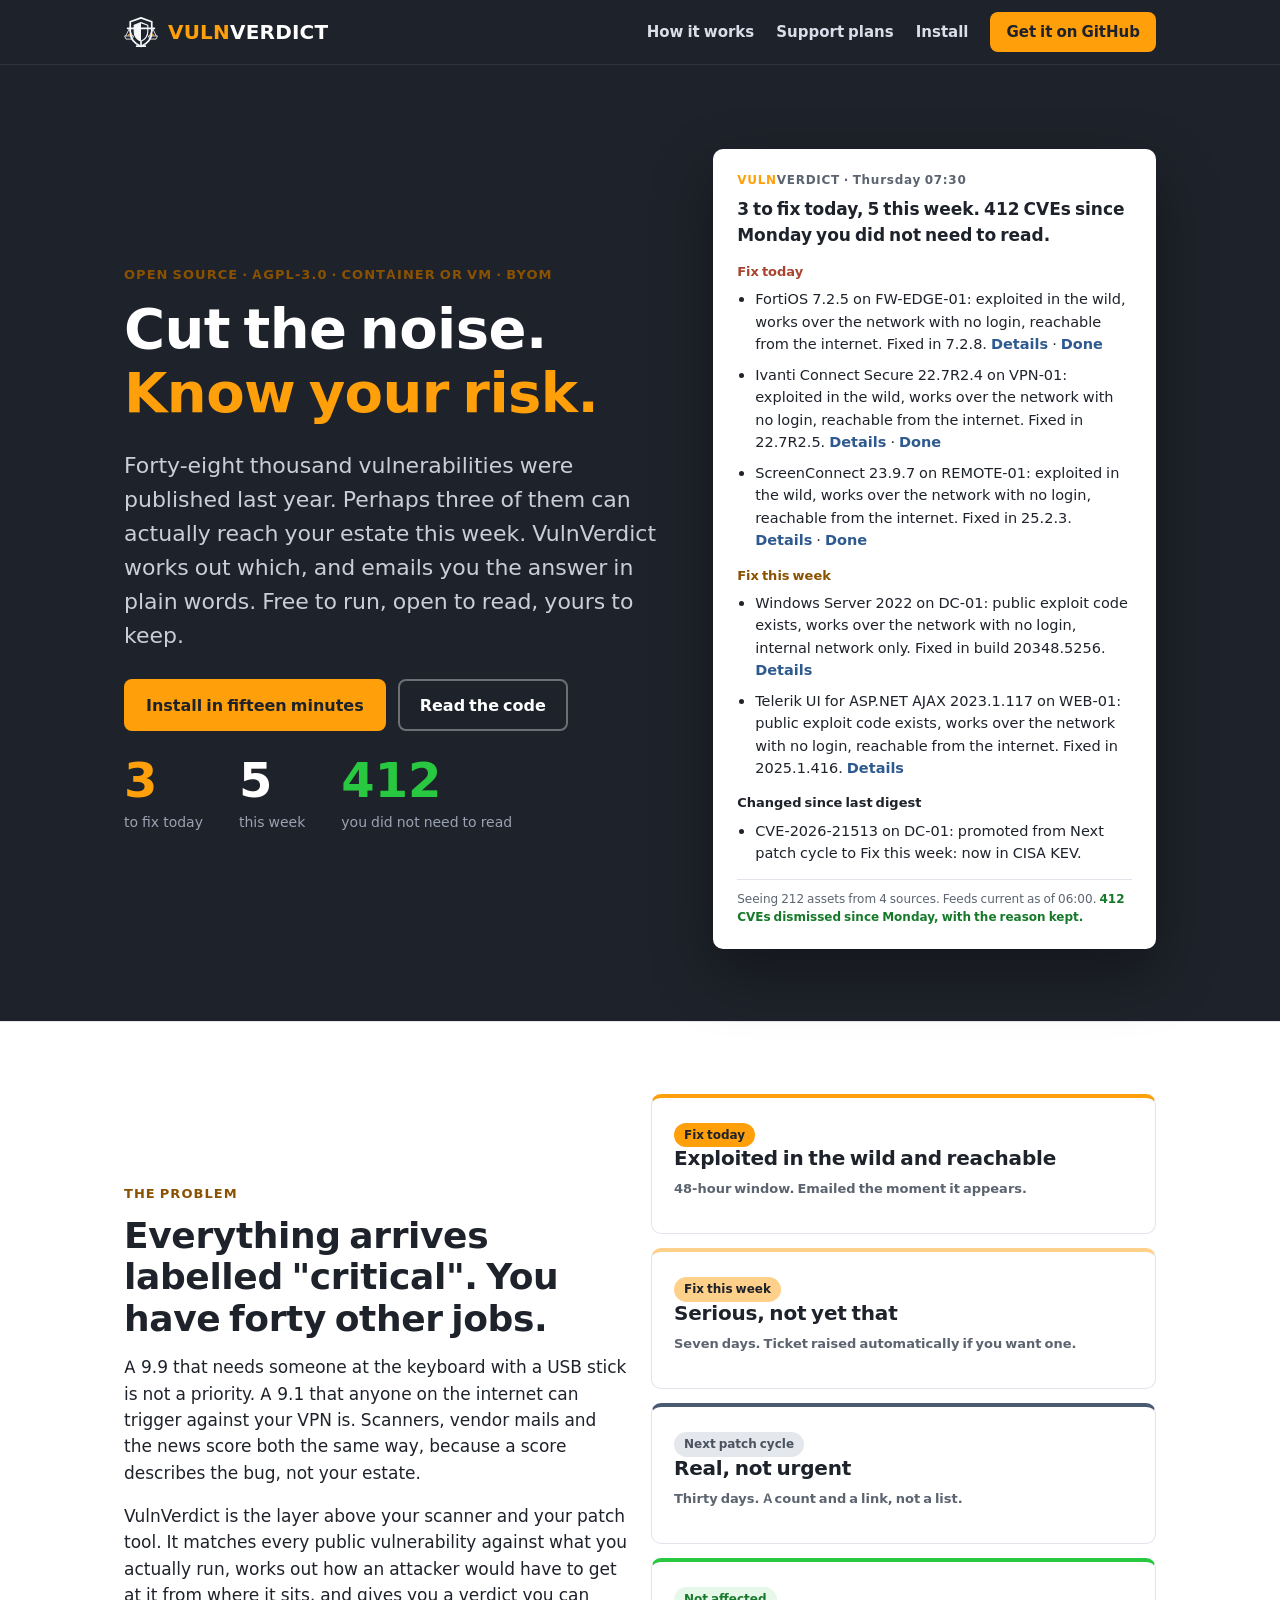
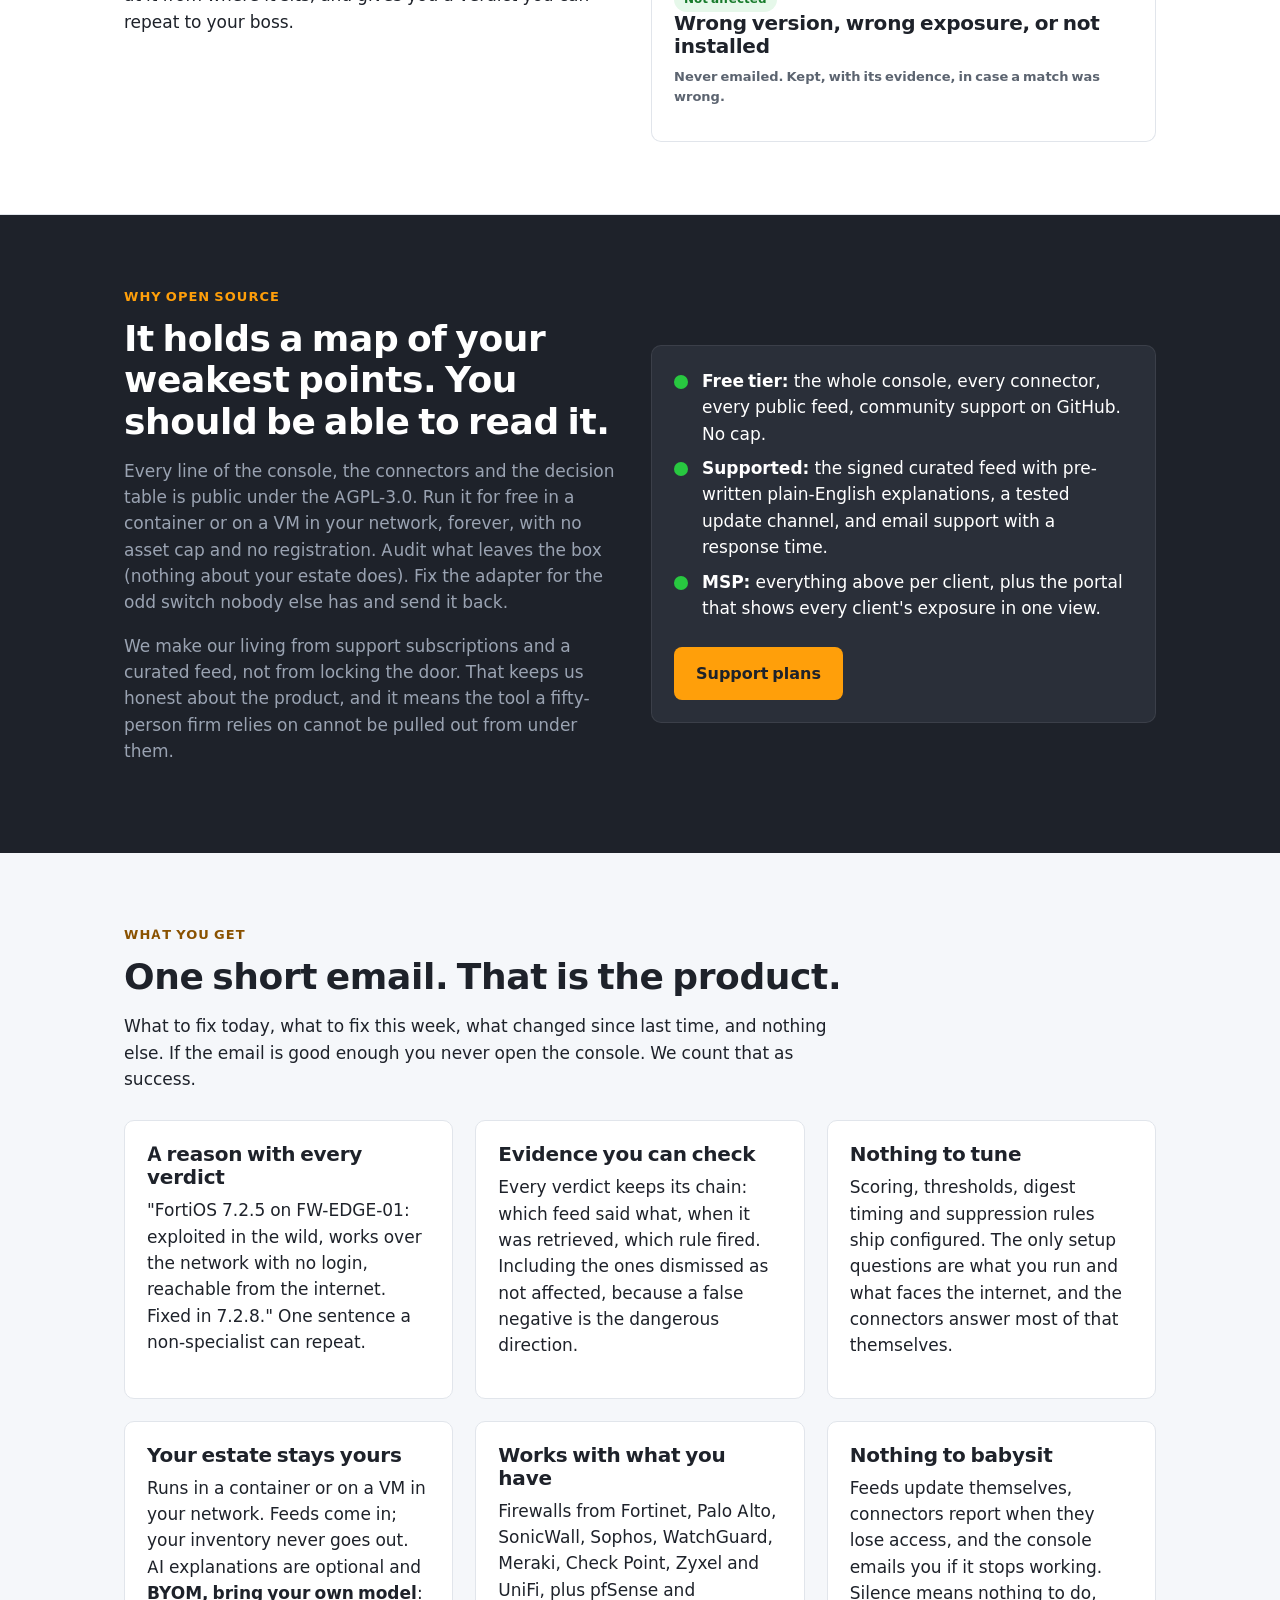
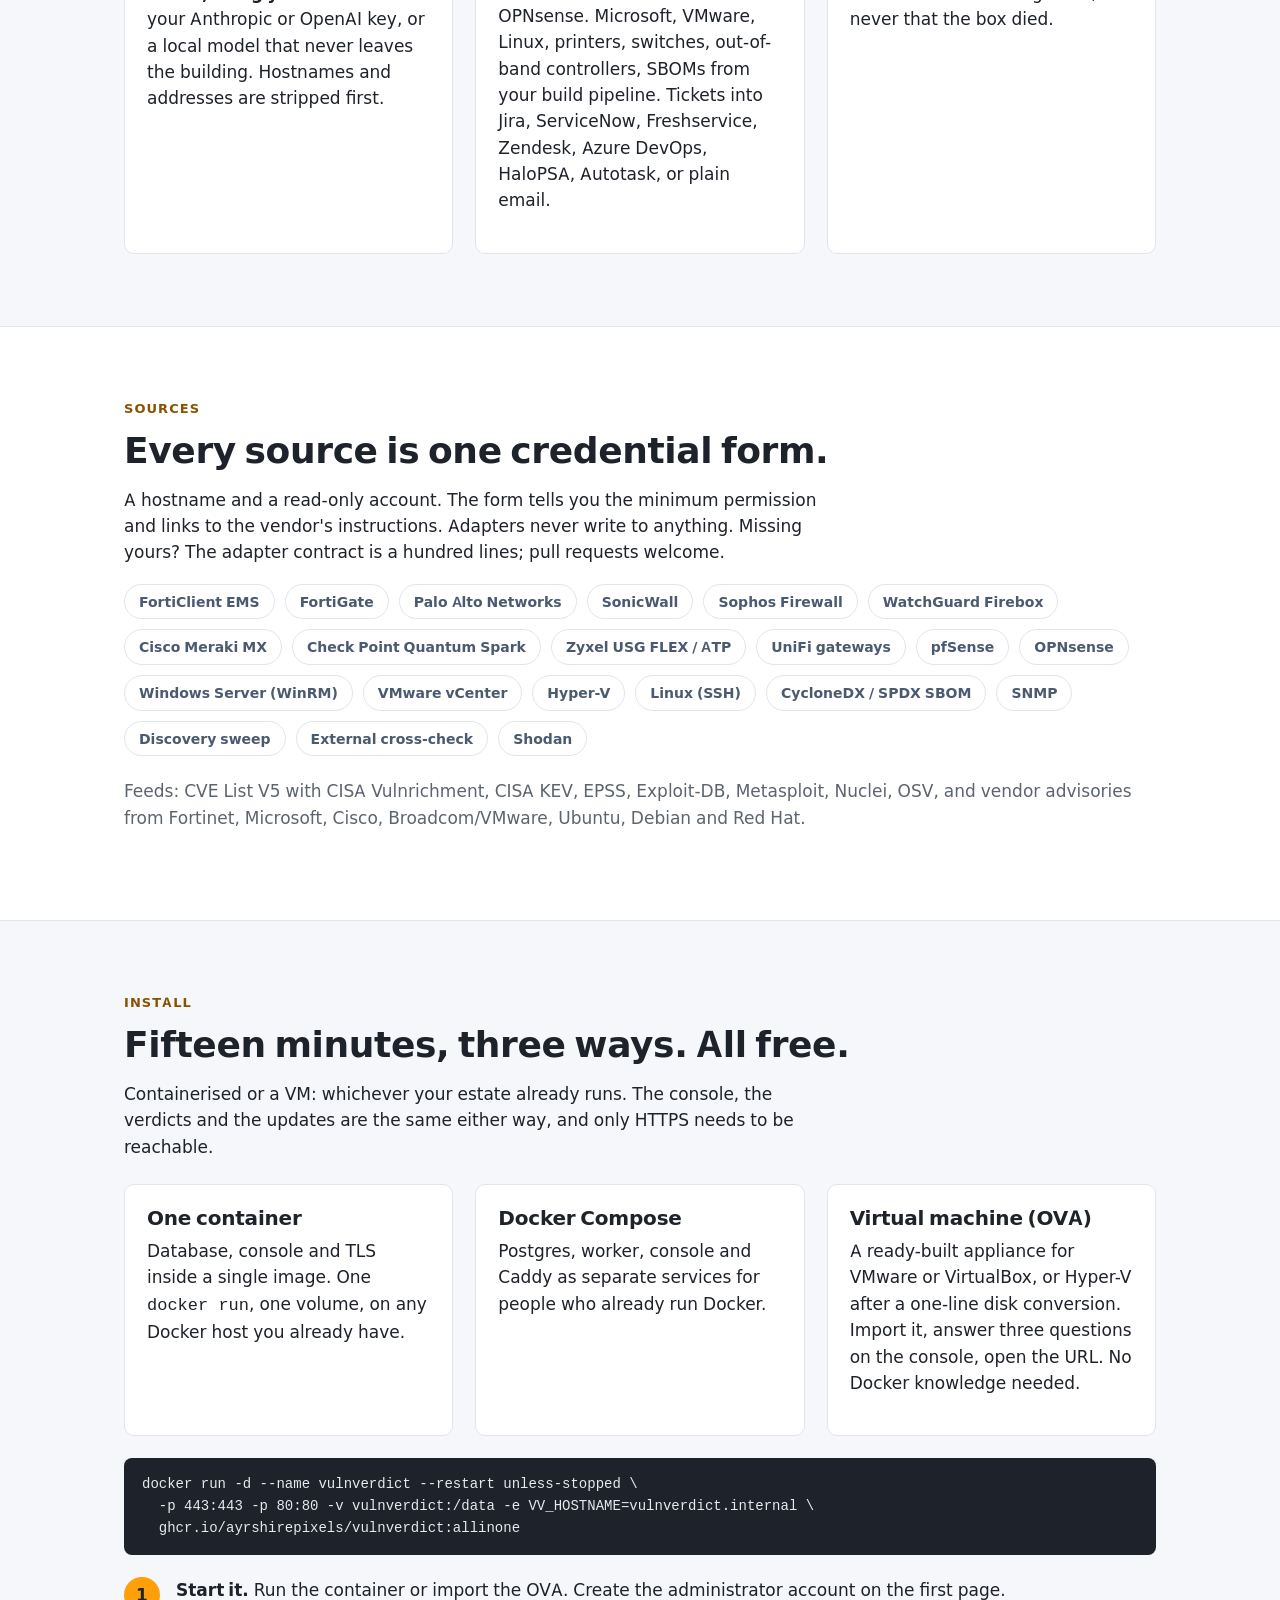
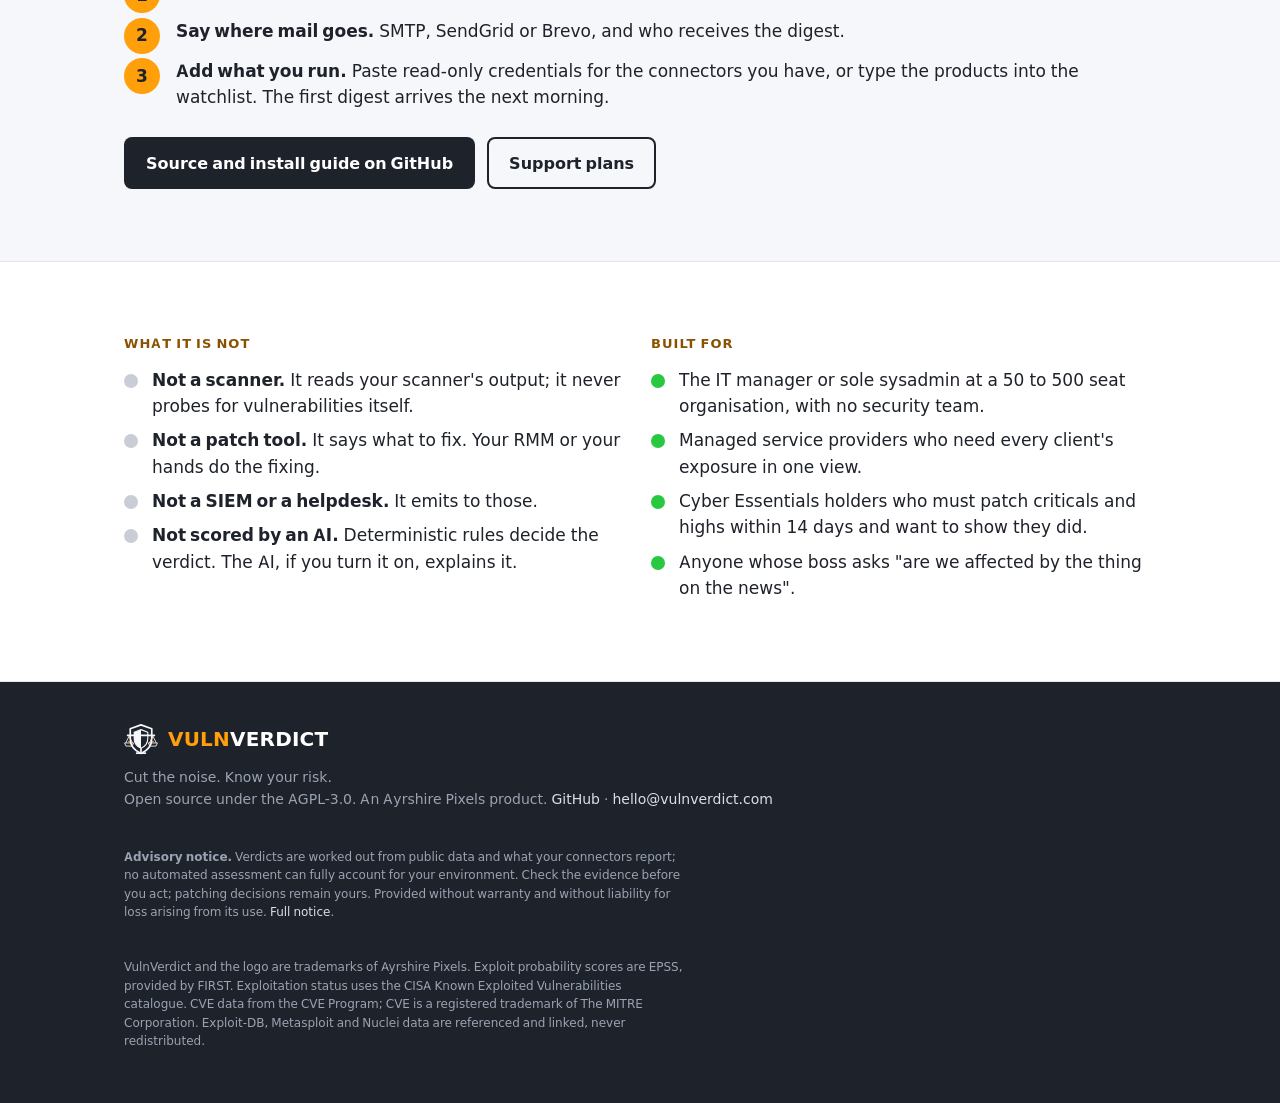
==== site/index.html @ 1675ce09 "Docs and site: the new firewall connectors in the connectors table, README, sources row and the netw" ====
<!doctype html>
<html lang="en-GB">
<head>
  <meta charset="utf-8">
  <meta name="viewport" content="width=device-width, initial-scale=1">
  <title>VulnVerdict: open-source vulnerability triage for teams of one</title>
  <meta name="description" content="VulnVerdict is open source (AGPL-3.0) and free to run in a container or on a VM in your network, with BYOM (bring your own model) AI explanations. It tells the one-person IT team which vulnerabilities actually reach their estate, in plain words: fix today, fix this week, next patch cycle, or ignore. Paid support and a curated feed for those who want them.">
  <link rel="icon" type="image/svg+xml" href="assets/favicon.svg">
  <link rel="stylesheet" href="site.css">
</head>
<body>

<header class="top">
  <div class="wrap">
    <a class="brand" href="index.html"><img src="assets/logo.svg" alt=""><span class="word"><em>VULN</em>VERDICT</span></a>
    <nav class="nav">
      <a href="how-it-works.html">How it works</a>
      <a href="pricing.html">Support plans</a>
      <a href="#install">Install</a>
      <a class="cta" href="https://github.com/ayrshirepixels/VulnVerdict">Get it on GitHub</a>
    </nav>
  </div>
</header>

<section class="hero">
  <div class="wrap hero-grid">
    <div>
      <div class="eyebrow">Open source &middot; AGPL-3.0 &middot; container or VM &middot; BYOM</div>
      <h1>Cut the noise.<br><span class="tag">Know your risk.</span></h1>
      <p class="lead">Forty-eight thousand vulnerabilities were published last year. Perhaps three of them can actually reach your estate this week. VulnVerdict works out which, and emails you the answer in plain words. Free to run, open to read, yours to keep.</p>
      <div class="btns">
        <a class="btn btn-amber" href="#install">Install in fifteen minutes</a>
        <a class="btn btn-ghost" href="https://github.com/ayrshirepixels/VulnVerdict">Read the code</a>
      </div>
      <div class="stat-row">
        <div class="stat"><p class="big amber">3</p><span>to fix today</span></div>
        <div class="stat"><p class="big">5</p><span>this week</span></div>
        <div class="stat"><p class="big green">412</p><span>you did not need to read</span></div>
      </div>
    </div>
    <div class="digest" aria-label="Sample digest email">
      <div class="from"><em>VULN</em>VERDICT &middot; Thursday 07:30</div>
      <div class="subject">3 to fix today, 5 this week. 412 CVEs since Monday you did not need to read.</div>
      <h4 class="today">Fix today</h4>
      <ul>
        <li>FortiOS 7.2.5 on FW-EDGE-01: exploited in the wild, works over the network with no login, reachable from the internet. Fixed in 7.2.8. <a href="#">Details</a> &middot; <a href="#">Done</a></li>
        <li>Ivanti Connect Secure 22.7R2.4 on VPN-01: exploited in the wild, works over the network with no login, reachable from the internet. Fixed in 22.7R2.5. <a href="#">Details</a> &middot; <a href="#">Done</a></li>
        <li>ScreenConnect 23.9.7 on REMOTE-01: exploited in the wild, works over the network with no login, reachable from the internet. Fixed in 25.2.3. <a href="#">Details</a> &middot; <a href="#">Done</a></li>
      </ul>
      <h4 class="week">Fix this week</h4>
      <ul>
        <li>Windows Server 2022 on DC-01: public exploit code exists, works over the network with no login, internal network only. Fixed in build 20348.5256. <a href="#">Details</a></li>
        <li>Telerik UI for ASP.NET AJAX 2023.1.117 on WEB-01: public exploit code exists, works over the network with no login, reachable from the internet. Fixed in 2025.1.416. <a href="#">Details</a></li>
      </ul>
      <h4>Changed since last digest</h4>
      <ul><li>CVE-2026-21513 on DC-01: promoted from Next patch cycle to Fix this week: now in CISA KEV.</li></ul>
      <div class="foot">Seeing 212 assets from 4 sources. Feeds current as of 06:00. <span class="saved">412 CVEs dismissed since Monday, with the reason kept.</span></div>
    </div>
  </div>
</section>

<section class="alt">
  <div class="wrap">
    <div class="grid g2" style="align-items:center">
      <div>
        <div class="eyebrow">The problem</div>
        <h2>Everything arrives labelled "critical". You have forty other jobs.</h2>
        <p>A 9.9 that needs someone at the keyboard with a USB stick is not a priority. A 9.1 that anyone on the internet can trigger against your VPN is. Scanners, vendor mails and the news score both the same way, because a score describes the bug, not your estate.</p>
        <p>VulnVerdict is the layer above your scanner and your patch tool. It matches every public vulnerability against what you actually run, works out how an attacker would have to get at it from where it sits, and gives you a verdict you can repeat to your boss.</p>
      </div>
      <div class="grid" style="gap:14px">
        <div class="card verdict today"><span class="pill">Fix today</span><h3>Exploited in the wild and reachable</h3><p class="when">48-hour window. Emailed the moment it appears.</p></div>
        <div class="card verdict week"><span class="pill" style="background:#ffd08a">Fix this week</span><h3>Serious, not yet that</h3><p class="when">Seven days. Ticket raised automatically if you want one.</p></div>
        <div class="card verdict"><span class="pill grey">Next patch cycle</span><h3>Real, not urgent</h3><p class="when">Thirty days. A count and a link, not a list.</p></div>
        <div class="card verdict ignore"><span class="pill green">Not affected</span><h3>Wrong version, wrong exposure, or not installed</h3><p class="when">Never emailed. Kept, with its evidence, in case a match was wrong.</p></div>
      </div>
    </div>
  </div>
</section>

<section class="dark">
  <div class="wrap">
    <div class="grid g2" style="align-items:center">
      <div>
        <div class="eyebrow">Why open source</div>
        <h2>It holds a map of your weakest points. You should be able to read it.</h2>
        <p class="muted">Every line of the console, the connectors and the decision table is public under the AGPL-3.0. Run it for free in a container or on a VM in your network, forever, with no asset cap and no registration. Audit what leaves the box (nothing about your estate does). Fix the adapter for the odd switch nobody else has and send it back.</p>
        <p class="muted">We make our living from support subscriptions and a curated feed, not from locking the door. That keeps us honest about the product, and it means the tool a fifty-person firm relies on cannot be pulled out from under them.</p>
      </div>
      <div class="card">
        <ul class="ticks" style="margin:0">
          <li><strong>Free tier:</strong> the whole console, every connector, every public feed, community support on GitHub. No cap.</li>
          <li><strong>Supported:</strong> the signed curated feed with pre-written plain-English explanations, a tested update channel, and email support with a response time.</li>
          <li><strong>MSP:</strong> everything above per client, plus the portal that shows every client's exposure in one view.</li>
        </ul>
        <div class="btns"><a class="btn btn-amber" href="pricing.html">Support plans</a></div>
      </div>
    </div>
  </div>
</section>

<section>
  <div class="wrap">
    <div class="eyebrow">What you get</div>
    <h2>One short email. That is the product.</h2>
    <p class="narrow" style="margin-left:0">What to fix today, what to fix this week, what changed since last time, and nothing else. If the email is good enough you never open the console. We count that as success.</p>
    <div class="grid g3" style="margin-top:28px">
      <div class="card"><h3>A reason with every verdict</h3><p>"FortiOS 7.2.5 on FW-EDGE-01: exploited in the wild, works over the network with no login, reachable from the internet. Fixed in 7.2.8." One sentence a non-specialist can repeat.</p></div>
      <div class="card"><h3>Evidence you can check</h3><p>Every verdict keeps its chain: which feed said what, when it was retrieved, which rule fired. Including the ones dismissed as not affected, because a false negative is the dangerous direction.</p></div>
      <div class="card"><h3>Nothing to tune</h3><p>Scoring, thresholds, digest timing and suppression rules ship configured. The only setup questions are what you run and what faces the internet, and the connectors answer most of that themselves.</p></div>
      <div class="card"><h3>Your estate stays yours</h3><p>Runs in a container or on a VM in your network. Feeds come in; your inventory never goes out. AI explanations are optional and <strong>BYOM, bring your own model</strong>: your Anthropic or OpenAI key, or a local model that never leaves the building. Hostnames and addresses are stripped first.</p></div>
      <div class="card"><h3>Works with what you have</h3><p>Firewalls from Fortinet, Palo Alto, SonicWall, Sophos, WatchGuard, Meraki, Check Point, Zyxel and UniFi, plus pfSense and OPNsense. Microsoft, VMware, Linux, printers, switches, out-of-band controllers, SBOMs from your build pipeline. Tickets into Jira, ServiceNow, Freshservice, Zendesk, Azure DevOps, HaloPSA, Autotask, or plain email.</p></div>
      <div class="card"><h3>Nothing to babysit</h3><p>Feeds update themselves, connectors report when they lose access, and the console emails you if it stops working. Silence means nothing to do, never that the box died.</p></div>
    </div>
  </div>
</section>

<section class="alt">
  <div class="wrap">
    <div class="eyebrow">Sources</div>
    <h2>Every source is one credential form.</h2>
    <p class="narrow" style="margin-left:0">A hostname and a read-only account. The form tells you the minimum permission and links to the vendor's instructions. Adapters never write to anything. Missing yours? The adapter contract is a hundred lines; pull requests welcome.</p>
    <div class="logos" style="margin-top:18px">
      <span>FortiClient EMS</span><span>FortiGate</span><span>Palo Alto Networks</span><span>SonicWall</span><span>Sophos Firewall</span><span>WatchGuard Firebox</span><span>Cisco Meraki MX</span><span>Check Point Quantum Spark</span><span>Zyxel USG FLEX / ATP</span><span>UniFi gateways</span><span>pfSense</span><span>OPNsense</span><span>Windows Server (WinRM)</span><span>VMware vCenter</span><span>Hyper-V</span><span>Linux (SSH)</span><span>CycloneDX / SPDX SBOM</span><span>SNMP</span><span>Discovery sweep</span><span>External cross-check</span><span>Shodan</span>
    </div>
    <p class="muted" style="margin-top:22px">Feeds: CVE List V5 with CISA Vulnrichment, CISA KEV, EPSS, Exploit-DB, Metasploit, Nuclei, OSV, and vendor advisories from Fortinet, Microsoft, Cisco, Broadcom/VMware, Ubuntu, Debian and Red Hat.</p>
  </div>
</section>

<section id="install">
  <div class="wrap">
    <div class="eyebrow">Install</div>
    <h2>Fifteen minutes, three ways. All free.</h2>
    <p class="narrow" style="margin-left:0">Containerised or a VM: whichever your estate already runs. The console, the verdicts and the updates are the same either way, and only HTTPS needs to be reachable.</p>
    <div class="grid g3" style="margin-top:24px">
      <div class="card"><h3>One container</h3><p>Database, console and TLS inside a single image. One <code>docker run</code>, one volume, on any Docker host you already have.</p></div>
      <div class="card"><h3>Docker Compose</h3><p>Postgres, worker, console and Caddy as separate services for people who already run Docker.</p></div>
      <div class="card"><h3>Virtual machine (OVA)</h3><p>A ready-built appliance for VMware or VirtualBox, or Hyper-V after a one-line disk conversion. Import it, answer three questions on the console, open the URL. No Docker knowledge needed.</p></div>
    </div>
    <pre style="background:var(--charcoal);color:#e6e9ee;padding:16px 18px;border-radius:8px;overflow:auto;margin-top:22px;font-size:14px">docker run -d --name vulnverdict --restart unless-stopped \
  -p 443:443 -p 80:80 -v vulnverdict:/data -e VV_HOSTNAME=vulnverdict.internal \
  ghcr.io/ayrshirepixels/vulnverdict:allinone</pre>
    <ol class="steps" style="margin-top:22px">
      <li><strong>Start it.</strong> Run the container or import the OVA. Create the administrator account on the first page.</li>
      <li><strong>Say where mail goes.</strong> SMTP, SendGrid or Brevo, and who receives the digest.</li>
      <li><strong>Add what you run.</strong> Paste read-only credentials for the connectors you have, or type the products into the watchlist. The first digest arrives the next morning.</li>
    </ol>
    <div class="btns"><a class="btn btn-dark" href="https://github.com/ayrshirepixels/VulnVerdict">Source and install guide on GitHub</a><a class="btn btn-outline" href="pricing.html">Support plans</a></div>
  </div>
</section>

<section class="alt">
  <div class="wrap grid g2">
    <div>
      <div class="eyebrow">What it is not</div>
      <ul class="ticks crosses">
        <li><strong>Not a scanner.</strong> It reads your scanner's output; it never probes for vulnerabilities itself.</li>
        <li><strong>Not a patch tool.</strong> It says what to fix. Your RMM or your hands do the fixing.</li>
        <li><strong>Not a SIEM or a helpdesk.</strong> It emits to those.</li>
        <li><strong>Not scored by an AI.</strong> Deterministic rules decide the verdict. The AI, if you turn it on, explains it.</li>
      </ul>
    </div>
    <div>
      <div class="eyebrow">Built for</div>
      <ul class="ticks">
        <li>The IT manager or sole sysadmin at a 50 to 500 seat organisation, with no security team.</li>
        <li>Managed service providers who need every client's exposure in one view.</li>
        <li>Cyber Essentials holders who must patch criticals and highs within 14 days and want to show they did.</li>
        <li>Anyone whose boss asks "are we affected by the thing on the news".</li>
      </ul>
    </div>
  </div>
</section>

<footer>
  <div class="wrap">
    <div>
      <a class="brand" href="index.html"><img src="assets/logo.svg" alt=""><span class="word"><em>VULN</em>VERDICT</span></a>
      <p style="margin-top:10px">Cut the noise. Know your risk.<br>Open source under the AGPL-3.0. An Ayrshire Pixels product. <a href="https://github.com/ayrshirepixels/VulnVerdict">GitHub</a> &middot; <a href="mailto:hello@vulnverdict.com">hello@vulnverdict.com</a></p>
    </div>
    <p class="attr"><strong>Advisory notice.</strong> Verdicts are worked out from public data and what your connectors report; no automated assessment can fully account for your environment. Check the evidence before you act; patching decisions remain yours. Provided without warranty and without liability for loss arising from its use. <a href="https://github.com/ayrshirepixels/VulnVerdict/blob/main/docs/disclaimer.md">Full notice</a>.</p>
    <p class="attr">VulnVerdict and the logo are trademarks of Ayrshire Pixels. Exploit probability scores are EPSS, provided by FIRST. Exploitation status uses the CISA Known Exploited Vulnerabilities catalogue. CVE data from the CVE Program; CVE is a registered trademark of The MITRE Corporation. Exploit-DB, Metasploit and Nuclei data are referenced and linked, never redistributed.</p>
  </div>
</footer>
</body>
</html>
---- site/site.css ----
/* VulnVerdict brand site. Charcoal, signal amber, verdict green, light gray. Inter body, Space Grotesk headings. */
@font-face { font-family: 'Inter'; font-weight: 400; font-display: swap; src: url(assets/fonts/Inter-400.woff2) format('woff2'); }
@font-face { font-family: 'Inter'; font-weight: 600; font-display: swap; src: url(assets/fonts/Inter-600.woff2) format('woff2'); }
@font-face { font-family: 'Inter'; font-weight: 700; font-display: swap; src: url(assets/fonts/Inter-700.woff2) format('woff2'); }
@font-face { font-family: 'Space Grotesk'; font-weight: 600; font-display: swap; src: url(assets/fonts/SpaceGrotesk-600.woff2) format('woff2'); }
@font-face { font-family: 'Space Grotesk'; font-weight: 700; font-display: swap; src: url(assets/fonts/SpaceGrotesk-700.woff2) format('woff2'); }

:root {
  --charcoal: #1E222A;
  --charcoal-2: #2A2F39;
  --amber: #FF9F0A;
  --amber-ink: #8a5200;
  --amber-soft: #FFF1DC;
  --green: #28C840;
  --green-ink: #167a2a;
  --green-soft: #E6F8EA;
  --light: #F5F7FA;
  --ink: #1E222A;
  --muted: #5c6470;
  --muted-on-dark: #9aa3b2;
  --line: #e1e5eb;
  --slate: #4a5a70;
  --head: 'Space Grotesk', 'Inter', system-ui, sans-serif;
  --body: 'Inter', 'Segoe UI', system-ui, sans-serif;
  --radius: 10px;
  --max: 1080px;
}

* { box-sizing: border-box; }
html { scroll-behavior: smooth; }
body { margin: 0; font-family: var(--body); font-size: 17px; line-height: 1.55; color: var(--ink); background: var(--light); }
a { color: inherit; }
h1, h2, h3 { font-family: var(--head); letter-spacing: -.01em; margin: 0 0 .4em; line-height: 1.15; }
h1 { font-size: clamp(34px, 5vw, 56px); font-weight: 700; }
h2 { font-size: clamp(26px, 3.4vw, 36px); font-weight: 700; }
h3 { font-size: 20px; font-weight: 700; }
p { margin: 0 0 1em; }
.wrap { max-width: var(--max); margin: 0 auto; padding: 0 24px; }
.muted { color: var(--muted); }
.eyebrow { font-family: var(--head); font-weight: 700; font-size: 13px; letter-spacing: .08em; text-transform: uppercase; color: var(--amber-ink); margin-bottom: 12px; }
.dark .eyebrow { color: var(--amber); }

/* header */
.top { background: var(--charcoal); color: #fff; position: sticky; top: 0; z-index: 10; border-bottom: 1px solid rgba(255,255,255,.08); }
.top .wrap { display: flex; align-items: center; justify-content: space-between; height: 64px; }
.brand { display: flex; align-items: center; gap: 10px; text-decoration: none; }
.brand img { width: 34px; height: 34px; }
.brand .word { font-family: var(--head); font-weight: 700; font-size: 20px; letter-spacing: .01em; color: #fff; }
.brand .word em { font-style: normal; color: var(--amber); }
.nav { display: flex; gap: 22px; align-items: center; }
.nav a { color: #d9deea; text-decoration: none; font-size: 15px; font-weight: 600; }
.nav a:hover { color: #fff; }
.nav a.cta { background: var(--amber); color: var(--charcoal); padding: 8px 16px; border-radius: 8px; }
@media (max-width: 720px) { .nav a:not(.cta) { display: none; } }

/* sections */
.hero { background: var(--charcoal); color: #fff; padding: 84px 0 72px; }
.hero .lead { font-size: clamp(18px, 2.2vw, 22px); color: #c9cfd8; max-width: 640px; }
.hero .tag { color: var(--amber); }
.hero-grid { display: grid; grid-template-columns: 1.1fr .9fr; gap: 48px; align-items: center; }
@media (max-width: 860px) { .hero-grid { grid-template-columns: 1fr; } }
.btns { display: flex; gap: 12px; flex-wrap: wrap; margin-top: 26px; }
.btn { display: inline-block; font-weight: 700; text-decoration: none; padding: 12px 20px; border-radius: 8px; font-size: 16px; border: 2px solid transparent; }
.btn-amber { background: var(--amber); color: var(--charcoal); }
.btn-amber:hover { filter: brightness(1.06); }
.btn-ghost { border-color: rgba(255,255,255,.35); color: #fff; }
.btn-ghost:hover { border-color: #fff; }
.btn-dark { background: var(--charcoal); color: #fff; }
.btn-outline { border-color: var(--charcoal); color: var(--charcoal); }
section { padding: 72px 0; }
section.alt { background: #fff; border-top: 1px solid var(--line); border-bottom: 1px solid var(--line); }
section.dark { background: var(--charcoal); color: #fff; }
section.dark .muted { color: var(--muted-on-dark); }
.center { text-align: center; }
.narrow { max-width: 720px; margin-left: auto; margin-right: auto; }

/* digest mock */
.digest { background: #fff; color: var(--ink); border-radius: var(--radius); box-shadow: 0 24px 60px rgba(0,0,0,.35); padding: 22px 24px; font-size: 14.5px; }
.digest .from { font-family: var(--head); font-weight: 700; font-size: 12px; letter-spacing: .06em; color: var(--muted); }
.digest .from em { font-style: normal; color: var(--amber); }
.digest .subject { font-family: var(--head); font-weight: 700; font-size: 17px; margin: 6px 0 14px; }
.digest h4 { margin: 14px 0 6px; font-size: 13px; font-family: var(--head); }
.digest h4.today { color: #a8442f; }
.digest h4.week { color: var(--amber-ink); }
.digest ul { margin: 0; padding-left: 18px; }
.digest li { margin: 0 0 8px; }
.digest li a { color: #2f5a8f; text-decoration: none; font-weight: 600; }
.digest .foot { color: var(--muted); font-size: 12px; margin-top: 14px; border-top: 1px solid var(--line); padding-top: 10px; }
.digest .saved { color: var(--green-ink); font-weight: 600; }

/* cards and grids */
.grid { display: grid; gap: 22px; }
.g2 { grid-template-columns: repeat(2, 1fr); }
.g3 { grid-template-columns: repeat(3, 1fr); }
.g4 { grid-template-columns: repeat(4, 1fr); }
@media (max-width: 900px) { .g3, .g4 { grid-template-columns: repeat(2, 1fr); } }
@media (max-width: 600px) { .g2, .g3, .g4 { grid-template-columns: 1fr; } }
.card { background: #fff; border: 1px solid var(--line); border-radius: var(--radius); padding: 22px; }
.dark .card { background: var(--charcoal-2); border-color: rgba(255,255,255,.08); color: #fff; }
.card h3 { margin-top: 0; }
.verdict { border-top: 4px solid var(--slate); }
.verdict.today { border-top-color: var(--amber); }
.verdict.week { border-top-color: #ffd08a; }
.verdict.ignore { border-top-color: var(--green); }
.verdict .when { font-size: 13px; color: var(--muted); font-weight: 600; }
.pill { display: inline-block; font-family: var(--head); font-weight: 700; font-size: 12px; padding: 3px 10px; border-radius: 999px; background: var(--amber); color: var(--charcoal); }
.pill.green { background: var(--green-soft); color: var(--green-ink); }
.pill.grey { background: #e4e7ec; color: #4a5260; }
.big { font-family: var(--head); font-weight: 700; font-size: 48px; line-height: 1; margin: 0; }
.big.green { color: var(--green); }
.big.amber { color: var(--amber); }
.stat-row { display: flex; gap: 36px; flex-wrap: wrap; margin: 26px 0 0; }
.stat span { display: block; color: var(--muted-on-dark); font-size: 14px; margin-top: 6px; }

/* sentence */
.sentence { background: var(--amber-soft); border-left: 4px solid var(--amber); padding: 16px 20px; border-radius: 0 8px 8px 0; font-size: 18px; font-weight: 600; }
.dark .sentence { background: var(--charcoal-2); color: #fff; }

/* steps and lists */
.steps { counter-reset: s; list-style: none; padding: 0; margin: 0; display: grid; gap: 14px; }
.steps li { position: relative; padding-left: 52px; }
.steps li::before { counter-increment: s; content: counter(s); position: absolute; left: 0; top: 0; width: 36px; height: 36px; border-radius: 50%; background: var(--amber); color: var(--charcoal); font-family: var(--head); font-weight: 700; display: flex; align-items: center; justify-content: center; }
.ticks { list-style: none; padding: 0; margin: 0; }
.ticks li { padding-left: 28px; position: relative; margin-bottom: 8px; }
.ticks li::before { content: ''; position: absolute; left: 0; top: 7px; width: 14px; height: 14px; border-radius: 50%; background: var(--green); }
.crosses li::before { background: #c9ced6; }
.logos { display: flex; flex-wrap: wrap; gap: 10px; }
.logos span { border: 1px solid var(--line); background: #fff; border-radius: 999px; padding: 6px 14px; font-size: 14px; font-weight: 600; color: var(--slate); }

/* pricing */
.price { font-family: var(--head); font-weight: 700; font-size: 40px; }
.price small { font-size: 15px; color: var(--muted); font-weight: 600; }
.tier.featured { border: 2px solid var(--amber); box-shadow: 0 12px 40px rgba(255,159,10,.15); }
table.compare { width: 100%; border-collapse: collapse; background: #fff; border: 1px solid var(--line); border-radius: var(--radius); overflow: hidden; }
table.compare th, table.compare td { padding: 12px 14px; text-align: left; border-top: 1px solid var(--line); }
table.compare th { background: #f7f8fa; font-size: 13px; text-transform: uppercase; letter-spacing: .05em; color: var(--muted); border-top: 0; }
/* Questions: a centred accordion, one question per row */
.qa-list { max-width: 760px; margin: 28px auto 0; }
.qa { border-bottom: 1px solid var(--line); }
.qa:first-child { border-top: 1px solid var(--line); }
.qa summary { list-style: none; cursor: pointer; position: relative; padding: 18px 44px 18px 4px; font-family: var(--head); font-size: 18px; font-weight: 600; }
.qa summary::-webkit-details-marker { display: none; }
.qa summary::after { content: '+'; position: absolute; right: 8px; top: 50%; transform: translateY(-50%); font-size: 26px; font-weight: 400; line-height: 1; color: var(--amber-ink); }
.qa[open] summary::after { content: '\2212'; }
.qa summary:hover { color: var(--amber-ink); }
.qa summary:focus-visible { outline: 2px solid var(--amber); outline-offset: 2px; border-radius: 6px; }
.qa p { margin: 0 4px 20px; color: var(--slate); }

/* footer */
footer { background: var(--charcoal); color: var(--muted-on-dark); padding: 40px 0; font-size: 14px; }
footer .wrap { display: flex; justify-content: space-between; gap: 24px; flex-wrap: wrap; }
footer a { color: #d9deea; text-decoration: none; }
footer .attr { max-width: 560px; font-size: 12px; }
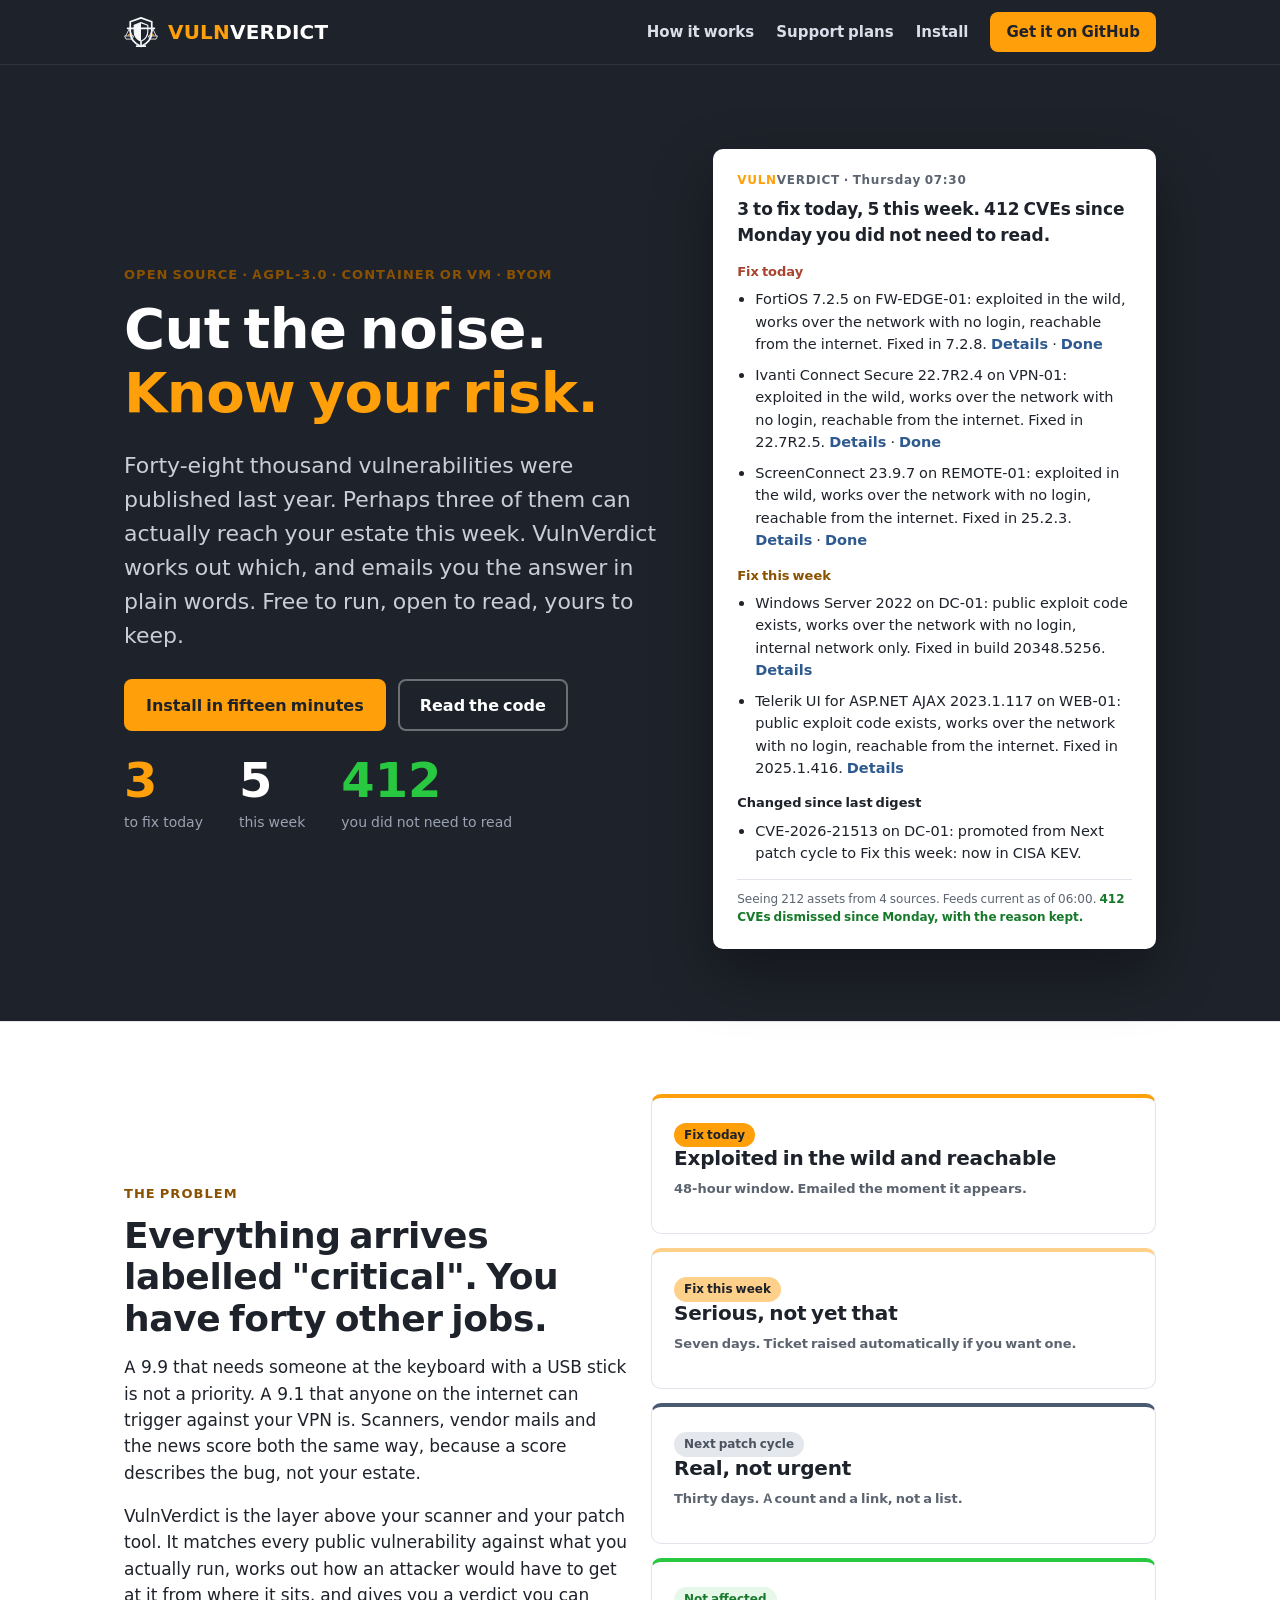
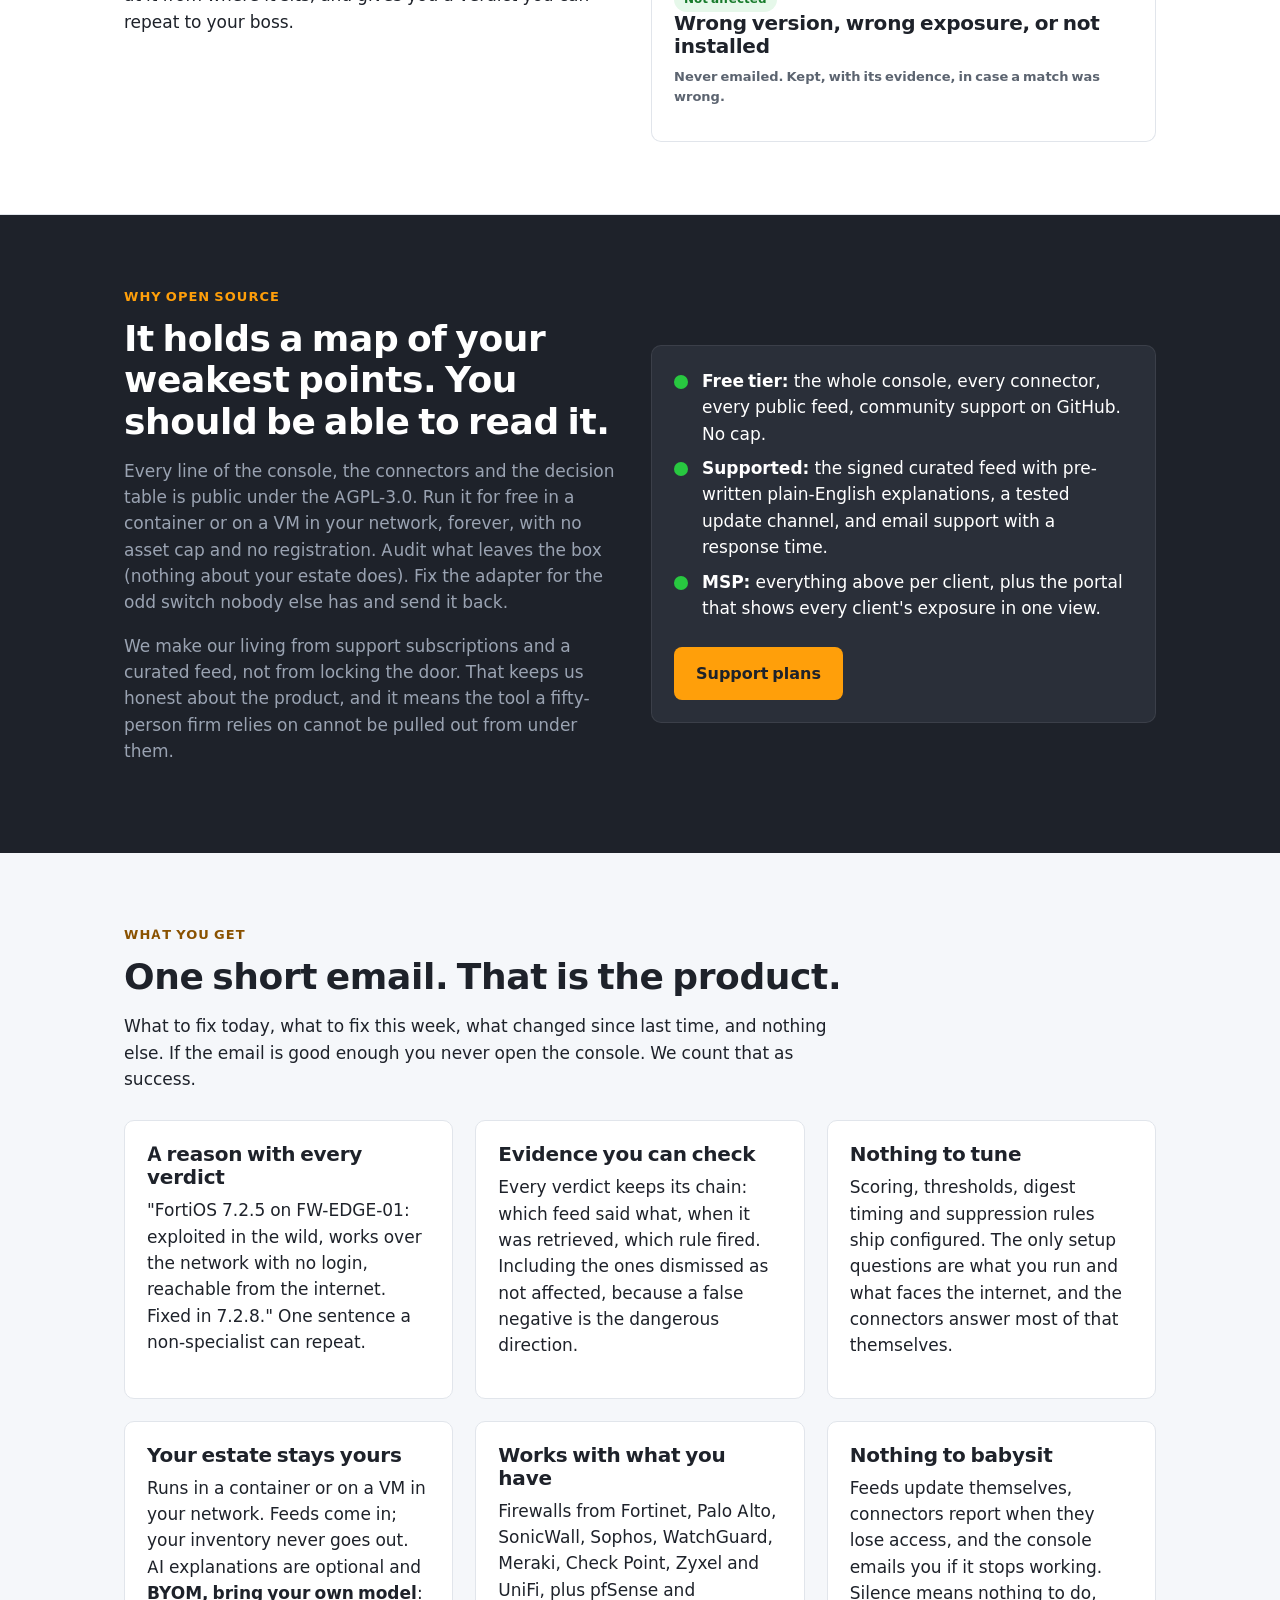
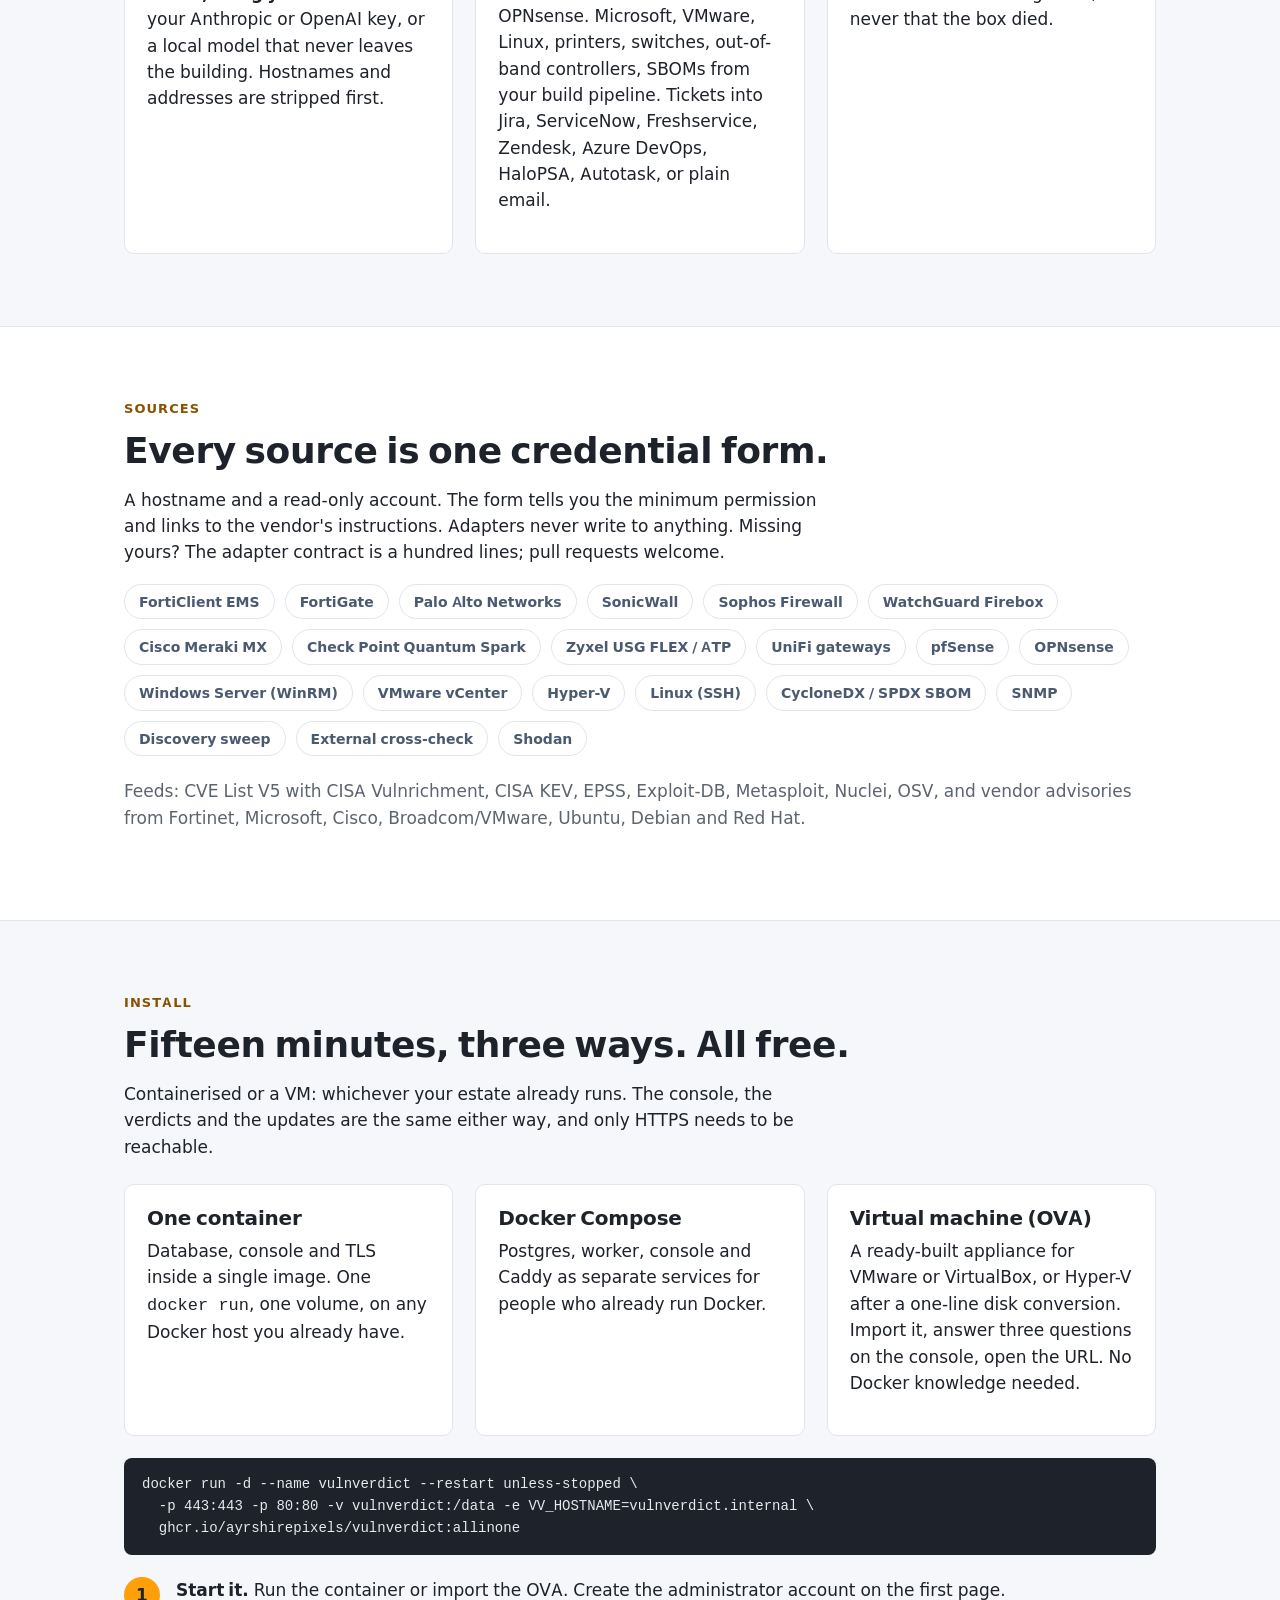
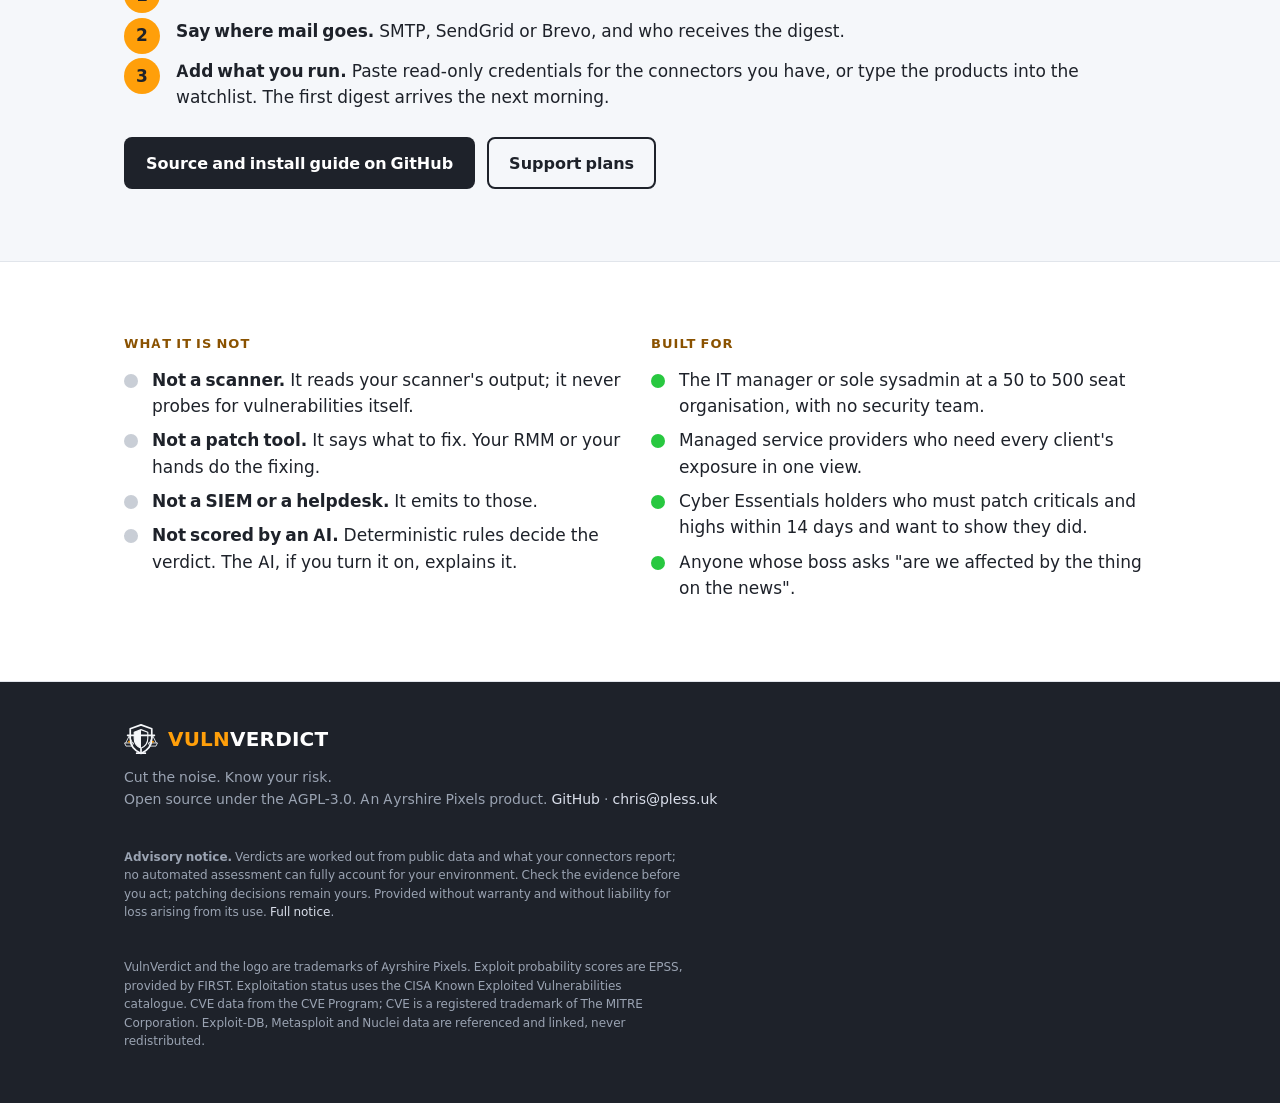
==== commit cf06d83c: "Site: contact address, advisory notice page, Pages publishing via a public mirror repository" ====
--- a/site/index.html
+++ b/site/index.html
@@ -176,9 +176,9 @@
   <div class="wrap">
     <div>
       <a class="brand" href="index.html"><img src="assets/logo.svg" alt=""><span class="word"><em>VULN</em>VERDICT</span></a>
-      <p style="margin-top:10px">Cut the noise. Know your risk.<br>Open source under the AGPL-3.0. An Ayrshire Pixels product. <a href="https://github.com/ayrshirepixels/VulnVerdict">GitHub</a> &middot; <a href="mailto:hello@vulnverdict.com">hello@vulnverdict.com</a></p>
+      <p style="margin-top:10px">Cut the noise. Know your risk.<br>Open source under the AGPL-3.0. An Ayrshire Pixels product. <a href="https://github.com/ayrshirepixels/VulnVerdict">GitHub</a> &middot; <a href="mailto:chris@pless.uk">chris@pless.uk</a></p>
     </div>
-    <p class="attr"><strong>Advisory notice.</strong> Verdicts are worked out from public data and what your connectors report; no automated assessment can fully account for your environment. Check the evidence before you act; patching decisions remain yours. Provided without warranty and without liability for loss arising from its use. <a href="https://github.com/ayrshirepixels/VulnVerdict/blob/main/docs/disclaimer.md">Full notice</a>.</p>
+    <p class="attr"><strong>Advisory notice.</strong> Verdicts are worked out from public data and what your connectors report; no automated assessment can fully account for your environment. Check the evidence before you act; patching decisions remain yours. Provided without warranty and without liability for loss arising from its use. <a href="disclaimer.html">Full notice</a>.</p>
     <p class="attr">VulnVerdict and the logo are trademarks of Ayrshire Pixels. Exploit probability scores are EPSS, provided by FIRST. Exploitation status uses the CISA Known Exploited Vulnerabilities catalogue. CVE data from the CVE Program; CVE is a registered trademark of The MITRE Corporation. Exploit-DB, Metasploit and Nuclei data are referenced and linked, never redistributed.</p>
   </div>
 </footer>
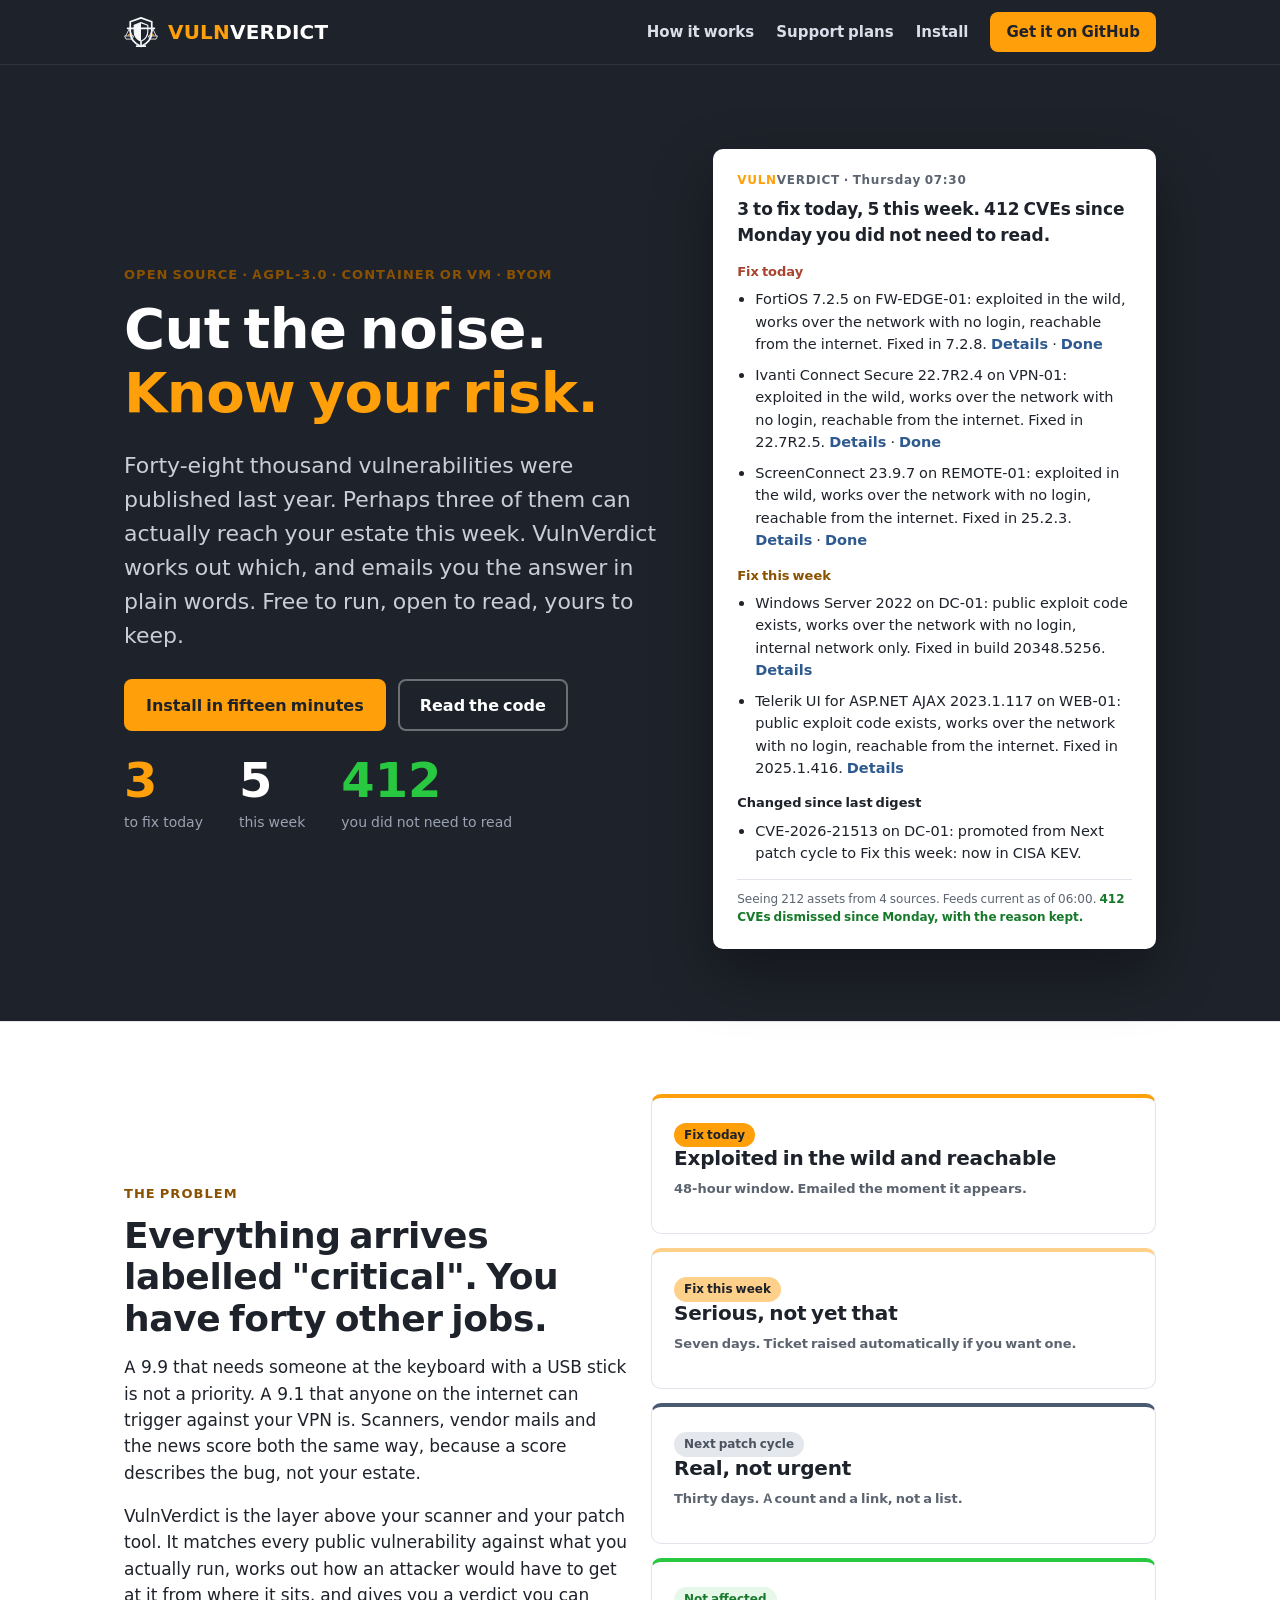
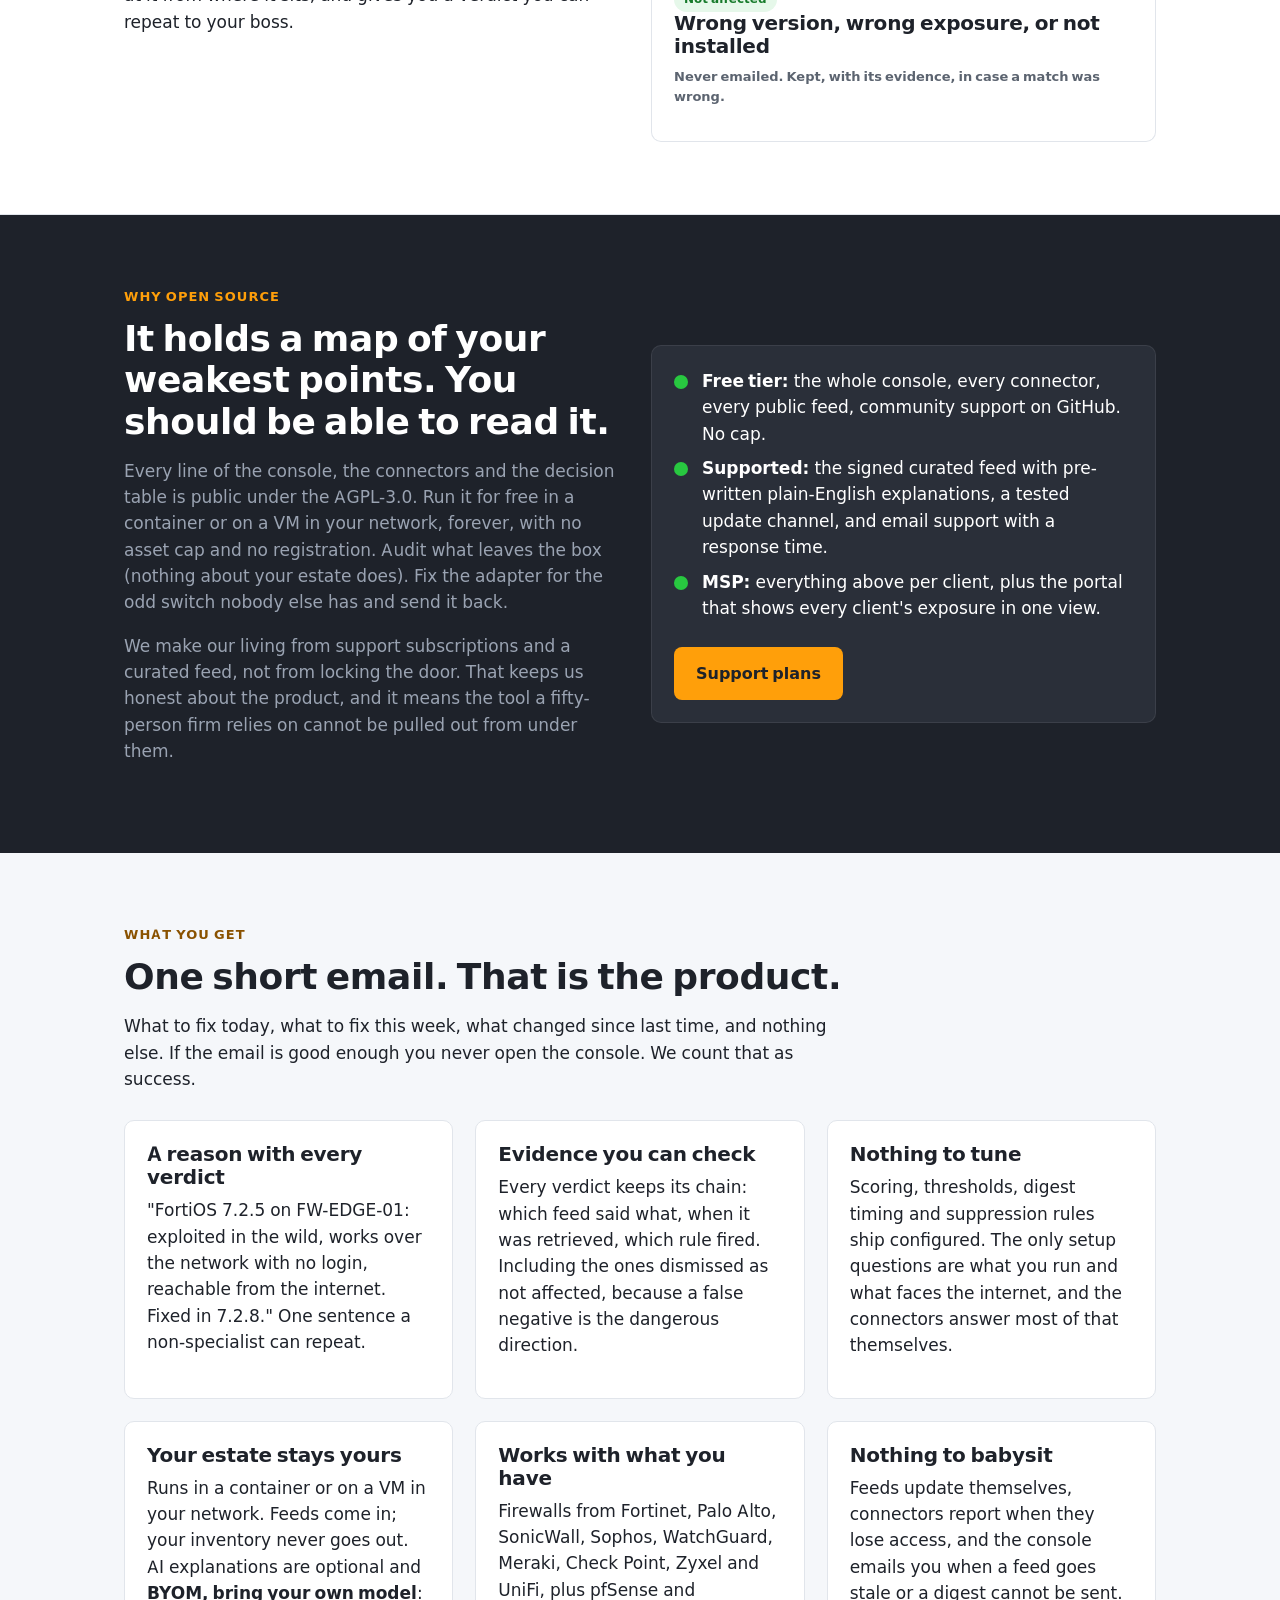
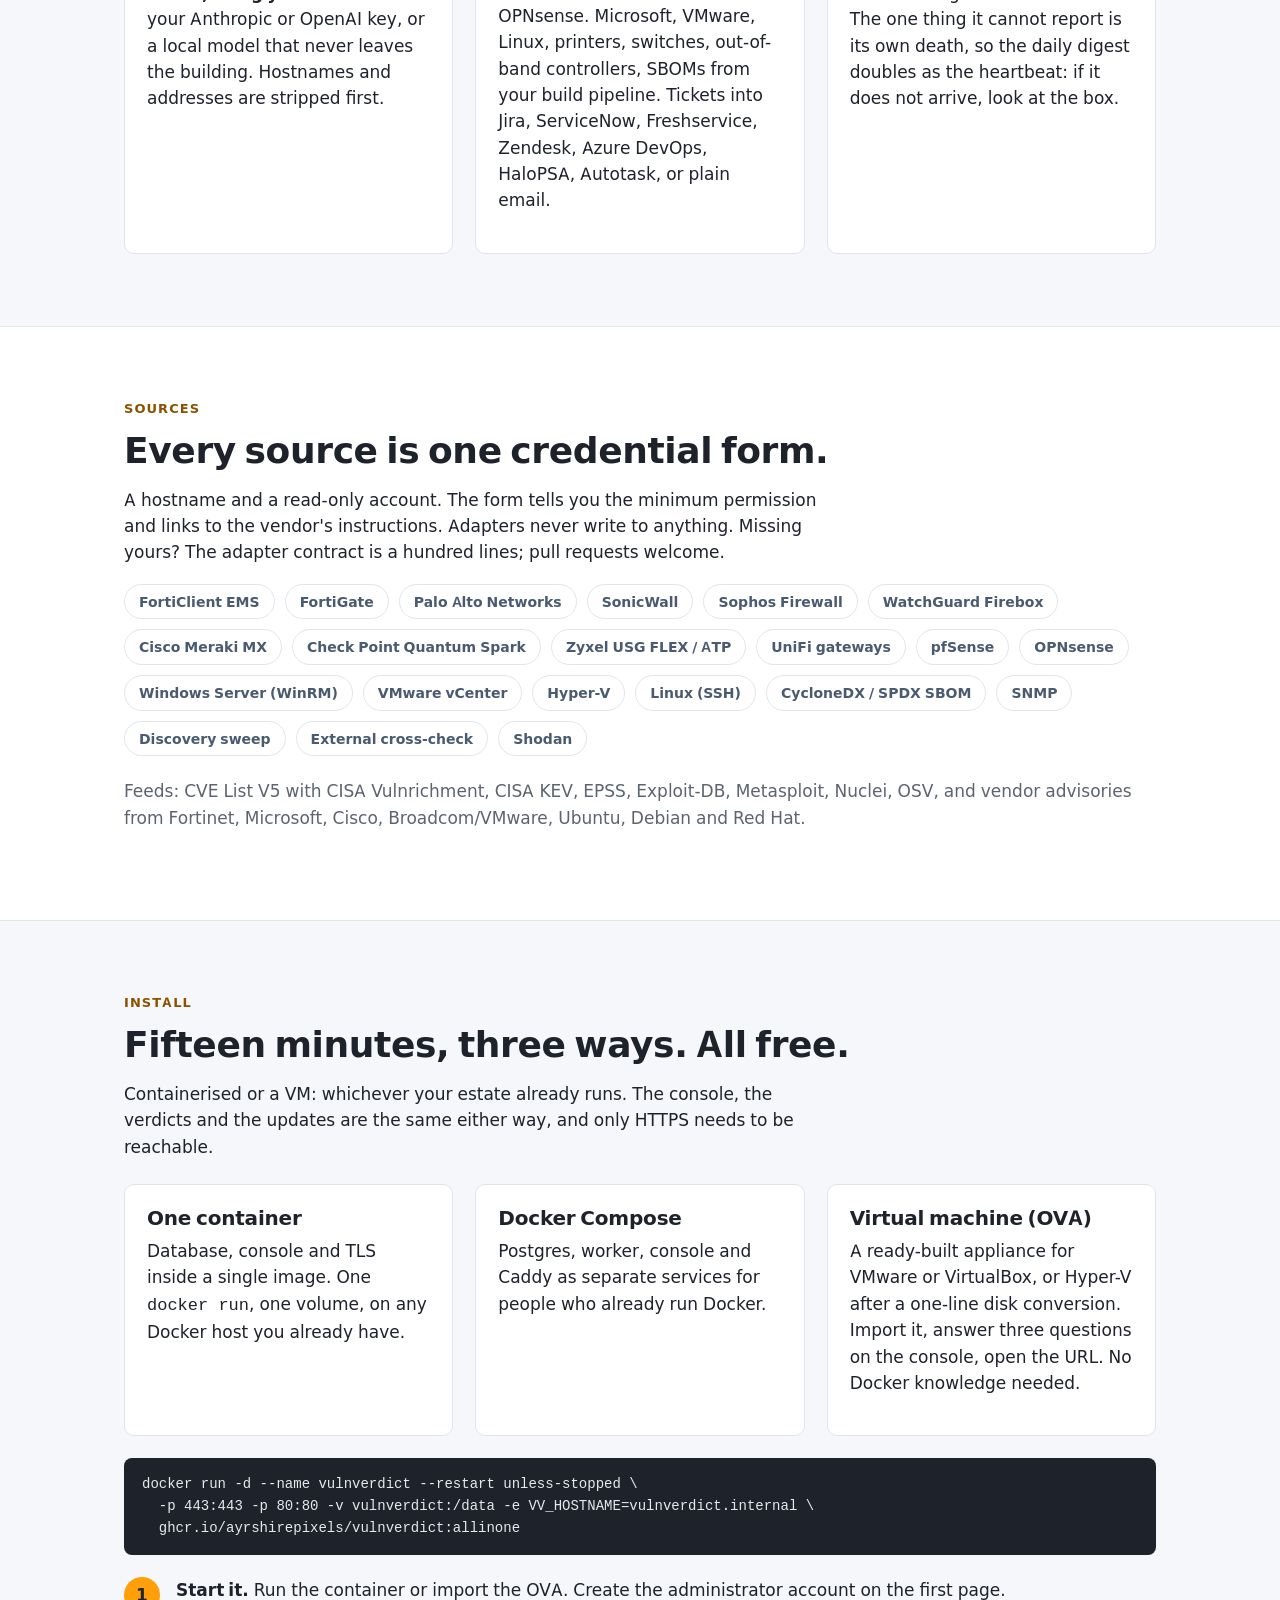
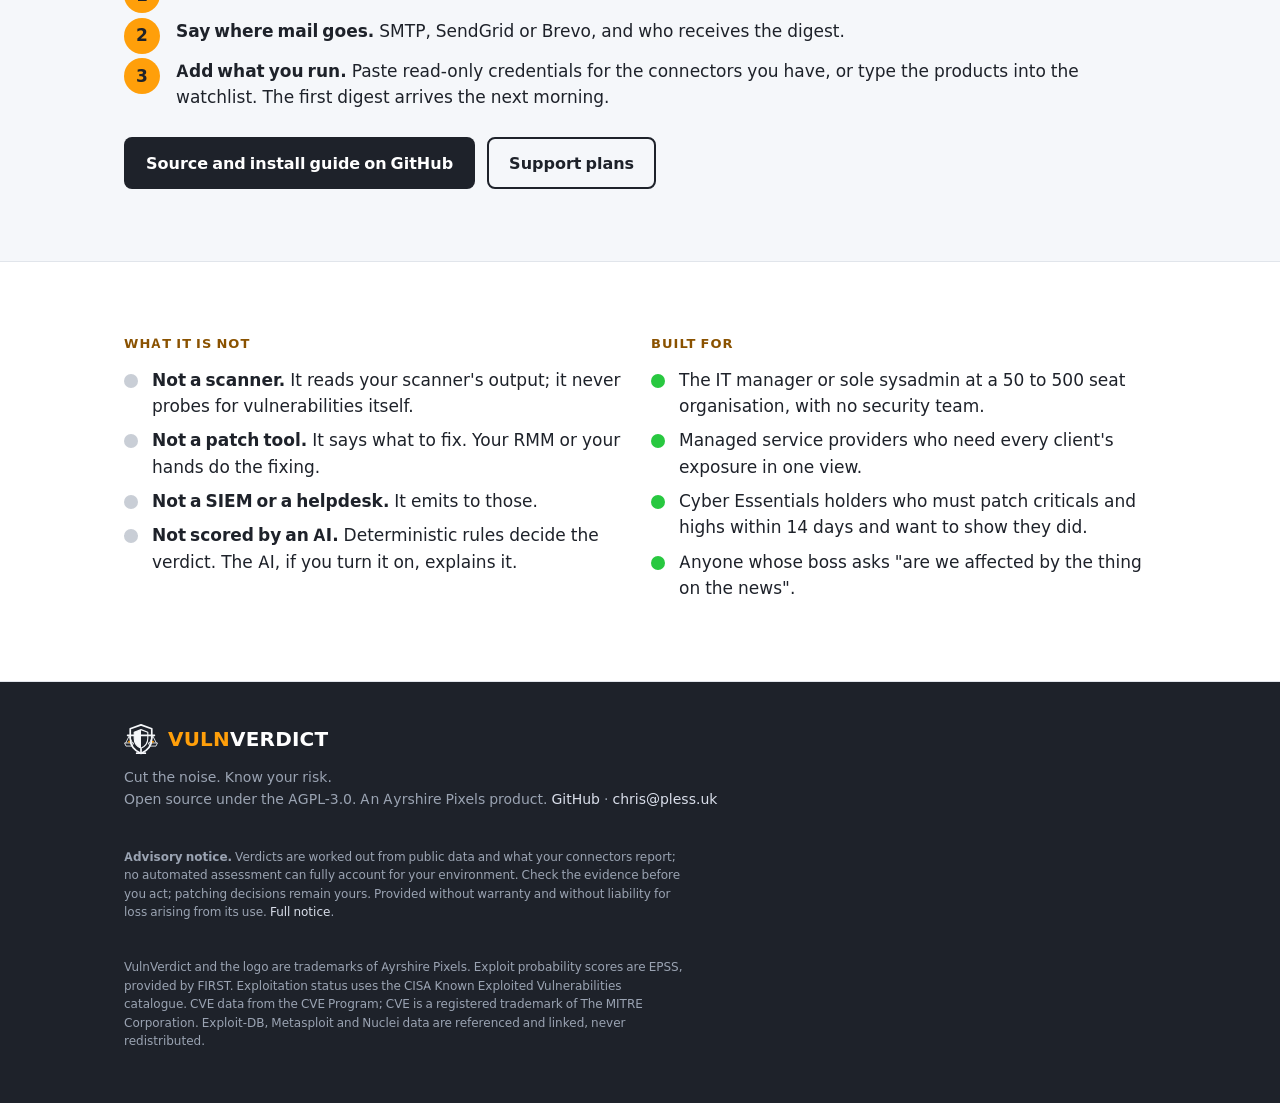
==== commit 4a75f333: "Site: the digest is the heartbeat; the console cannot report its own death" ====
--- a/site/index.html
+++ b/site/index.html
@@ -110,7 +110,7 @@
       <div class="card"><h3>Nothing to tune</h3><p>Scoring, thresholds, digest timing and suppression rules ship configured. The only setup questions are what you run and what faces the internet, and the connectors answer most of that themselves.</p></div>
       <div class="card"><h3>Your estate stays yours</h3><p>Runs in a container or on a VM in your network. Feeds come in; your inventory never goes out. AI explanations are optional and <strong>BYOM, bring your own model</strong>: your Anthropic or OpenAI key, or a local model that never leaves the building. Hostnames and addresses are stripped first.</p></div>
       <div class="card"><h3>Works with what you have</h3><p>Firewalls from Fortinet, Palo Alto, SonicWall, Sophos, WatchGuard, Meraki, Check Point, Zyxel and UniFi, plus pfSense and OPNsense. Microsoft, VMware, Linux, printers, switches, out-of-band controllers, SBOMs from your build pipeline. Tickets into Jira, ServiceNow, Freshservice, Zendesk, Azure DevOps, HaloPSA, Autotask, or plain email.</p></div>
-      <div class="card"><h3>Nothing to babysit</h3><p>Feeds update themselves, connectors report when they lose access, and the console emails you if it stops working. Silence means nothing to do, never that the box died.</p></div>
+      <div class="card"><h3>Nothing to babysit</h3><p>Feeds update themselves, connectors report when they lose access, and the console emails you when a feed goes stale or a digest cannot be sent. The one thing it cannot report is its own death, so the daily digest doubles as the heartbeat: if it does not arrive, look at the box.</p></div>
     </div>
   </div>
 </section>
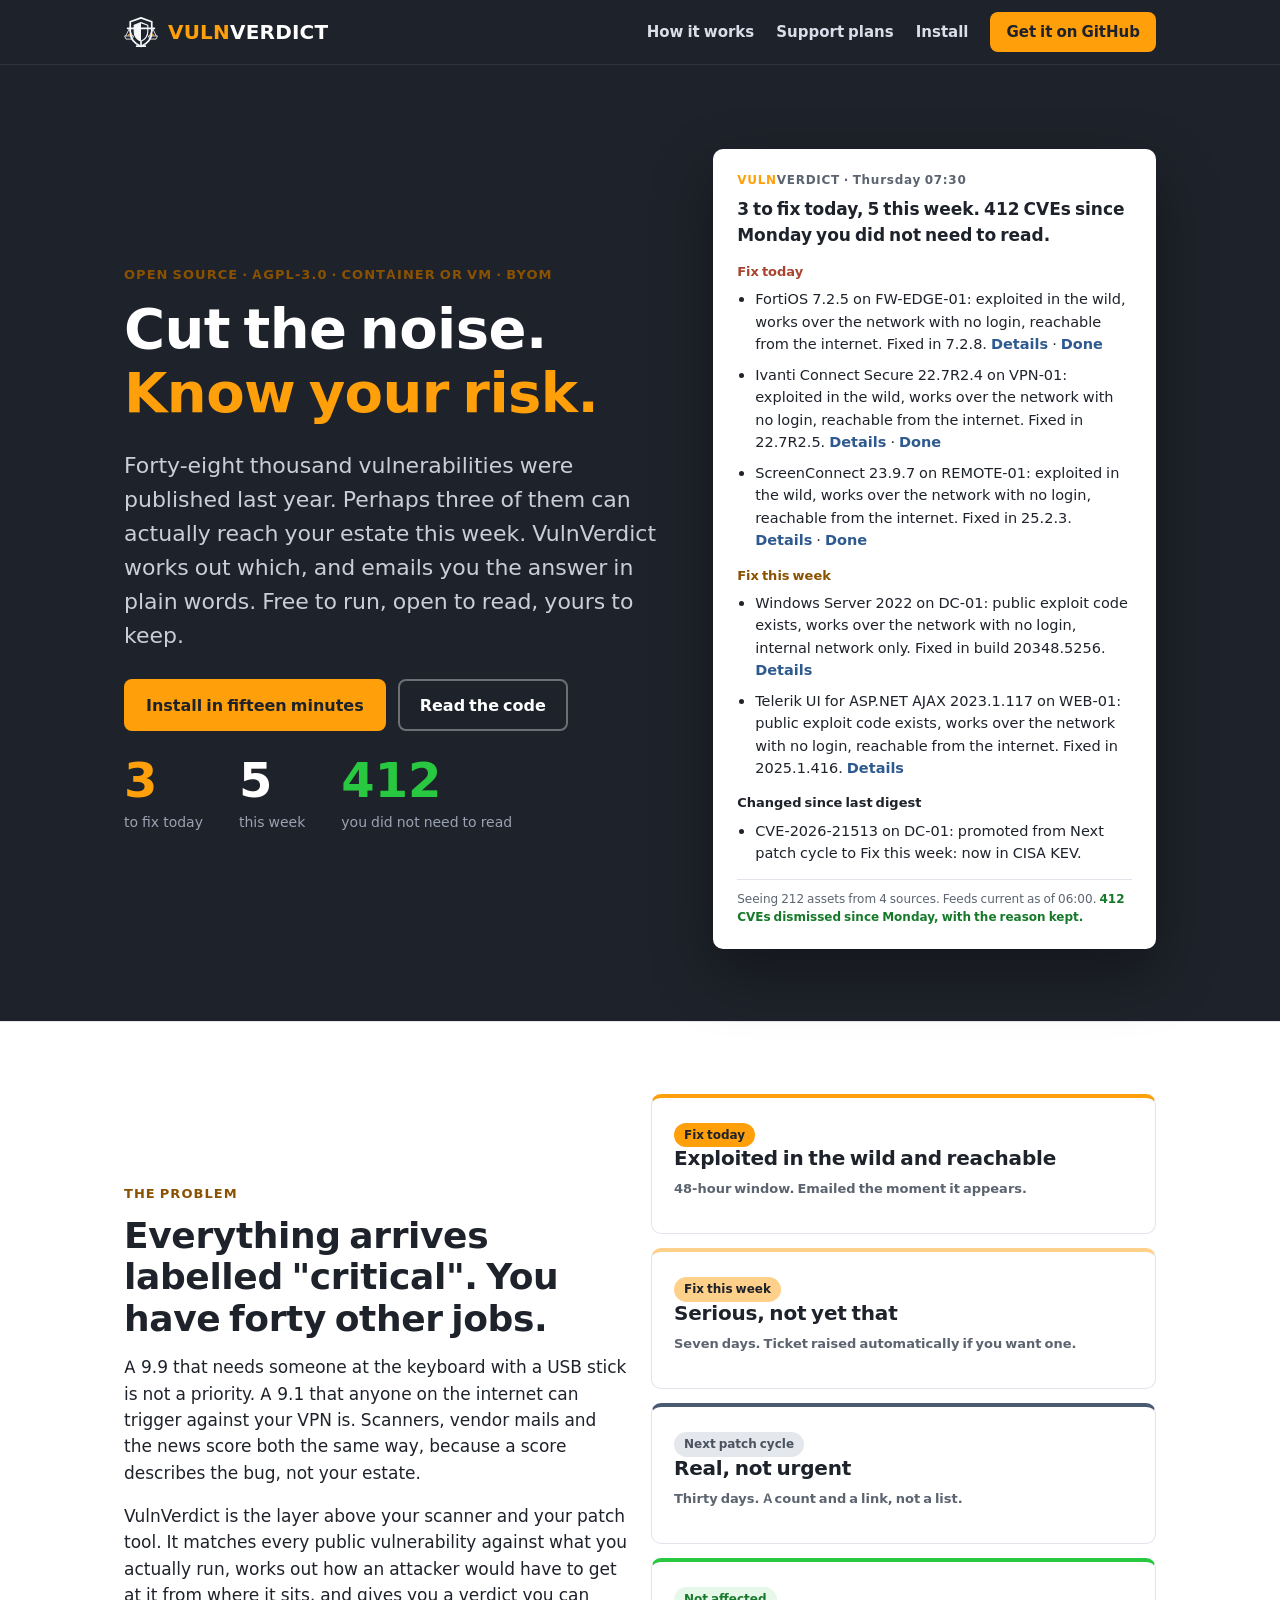
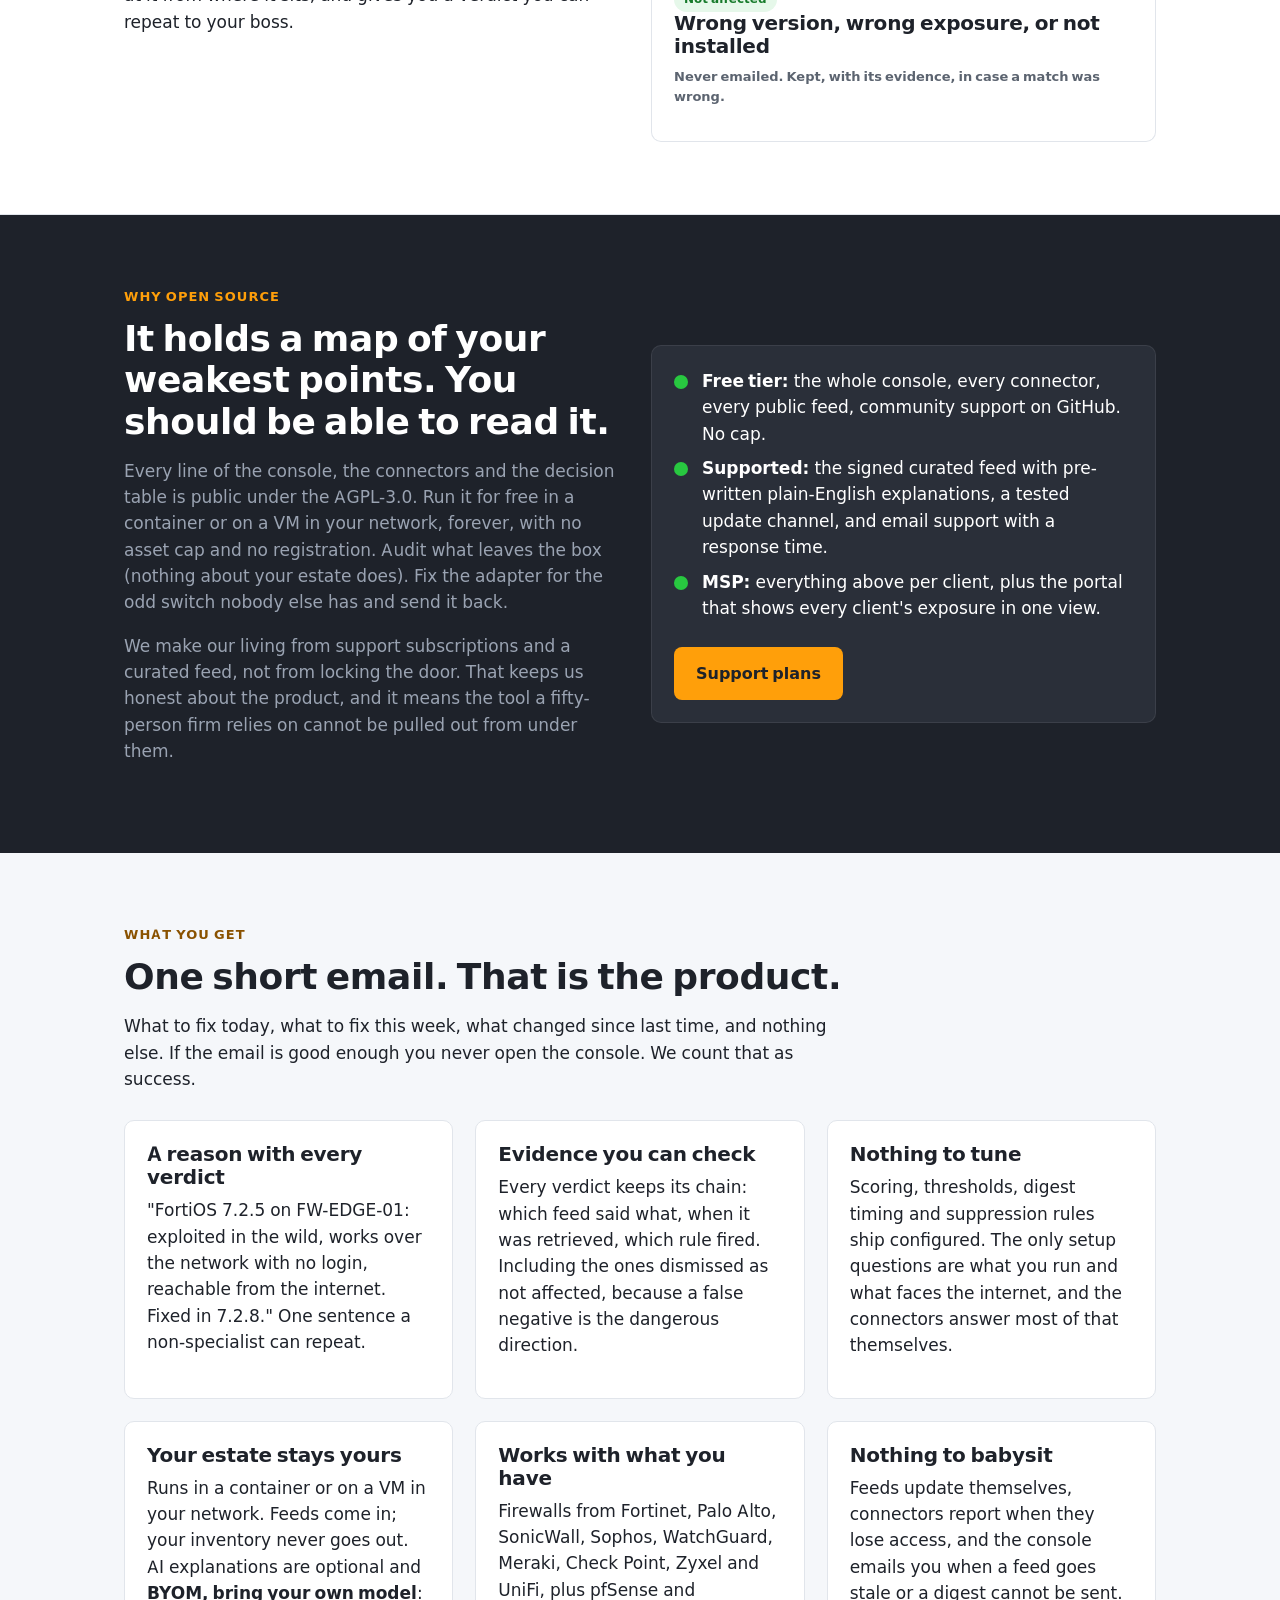
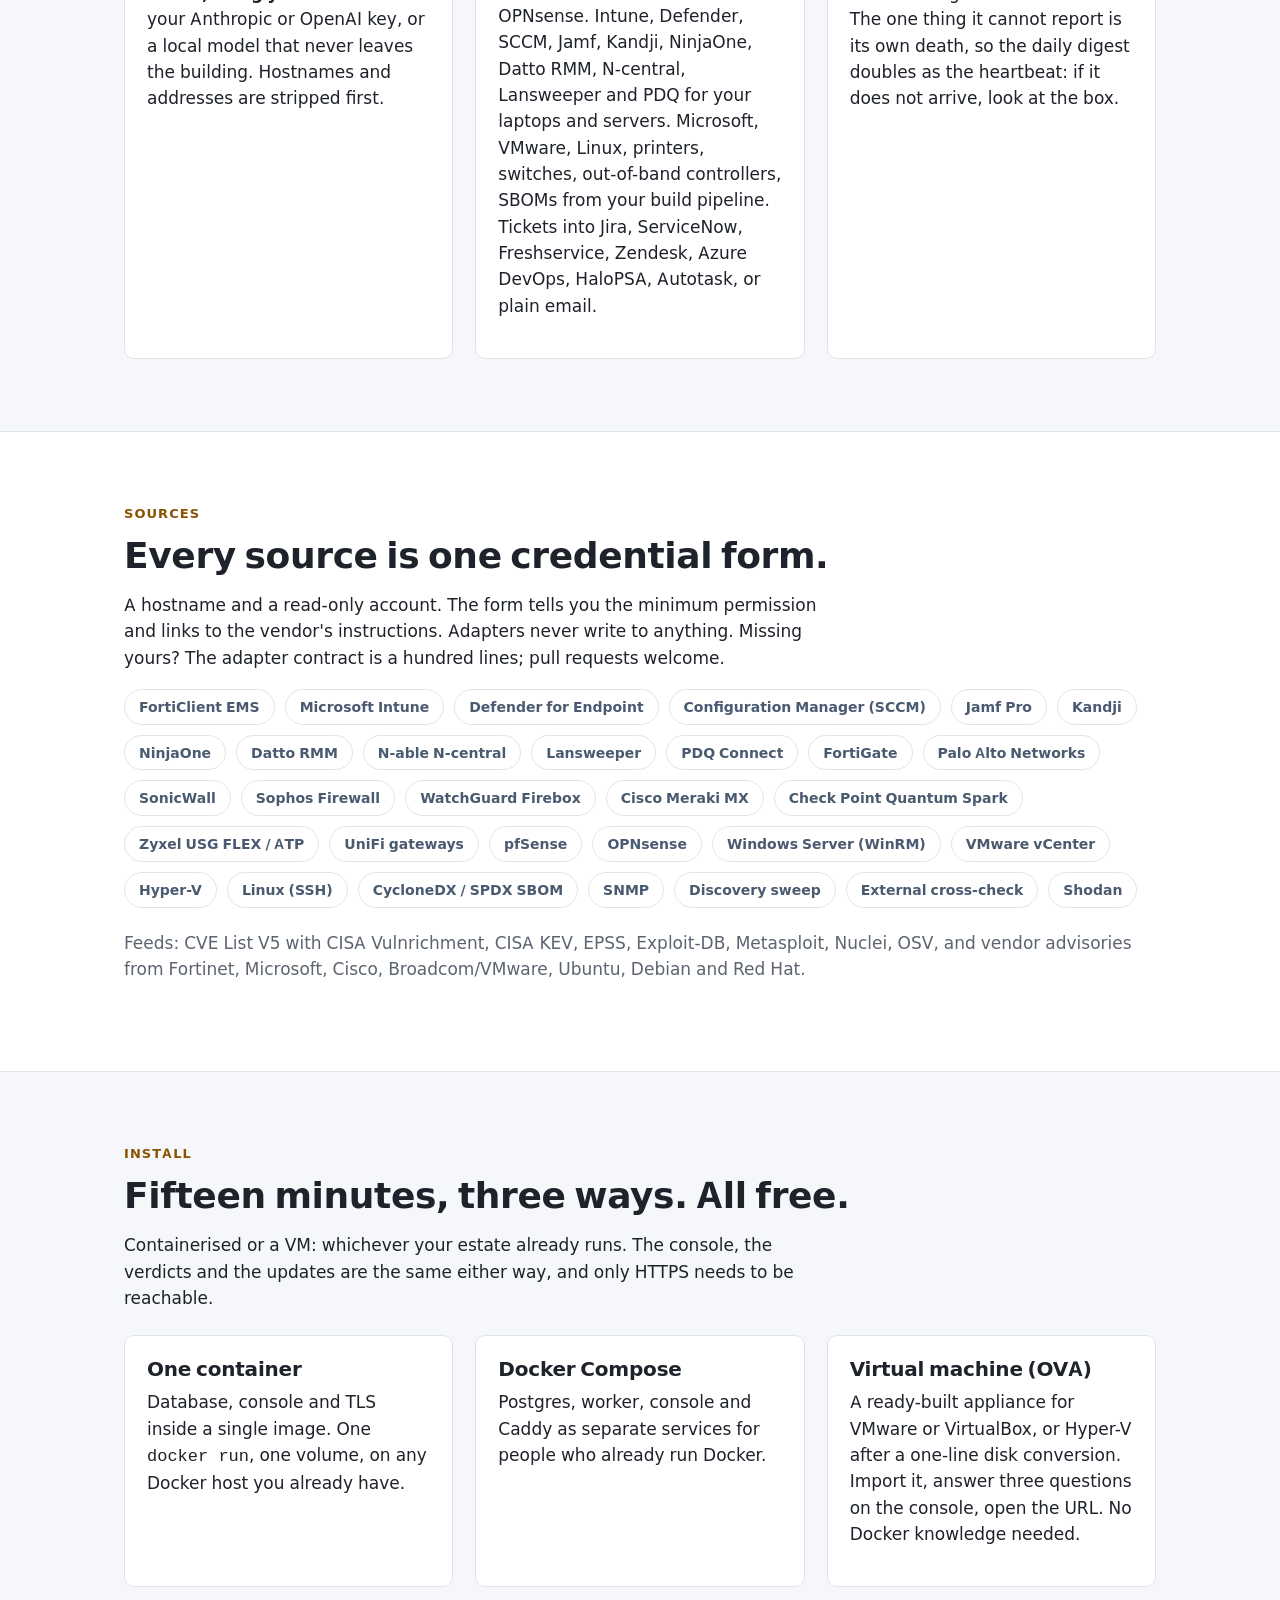
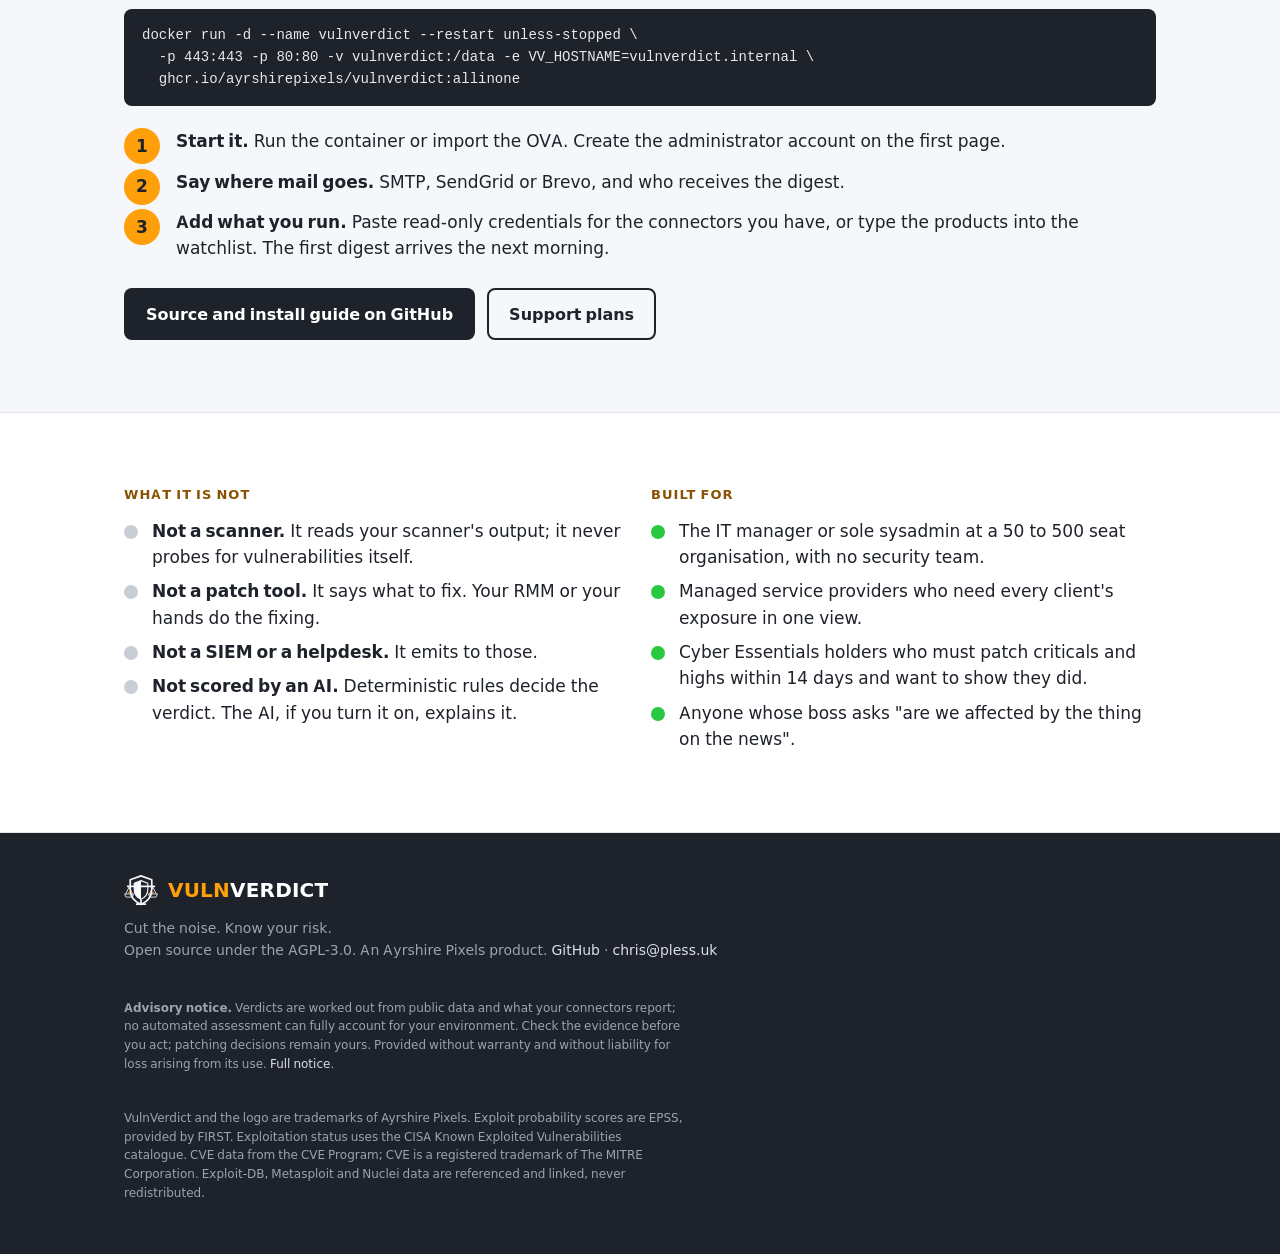
==== commit b785f8ec: "Docs and site: endpoint management, MDM and RMM connectors, the Windows patch-level rule, and upgrad" ====
--- a/site/index.html
+++ b/site/index.html
@@ -109,7 +109,7 @@
       <div class="card"><h3>Evidence you can check</h3><p>Every verdict keeps its chain: which feed said what, when it was retrieved, which rule fired. Including the ones dismissed as not affected, because a false negative is the dangerous direction.</p></div>
       <div class="card"><h3>Nothing to tune</h3><p>Scoring, thresholds, digest timing and suppression rules ship configured. The only setup questions are what you run and what faces the internet, and the connectors answer most of that themselves.</p></div>
       <div class="card"><h3>Your estate stays yours</h3><p>Runs in a container or on a VM in your network. Feeds come in; your inventory never goes out. AI explanations are optional and <strong>BYOM, bring your own model</strong>: your Anthropic or OpenAI key, or a local model that never leaves the building. Hostnames and addresses are stripped first.</p></div>
-      <div class="card"><h3>Works with what you have</h3><p>Firewalls from Fortinet, Palo Alto, SonicWall, Sophos, WatchGuard, Meraki, Check Point, Zyxel and UniFi, plus pfSense and OPNsense. Microsoft, VMware, Linux, printers, switches, out-of-band controllers, SBOMs from your build pipeline. Tickets into Jira, ServiceNow, Freshservice, Zendesk, Azure DevOps, HaloPSA, Autotask, or plain email.</p></div>
+      <div class="card"><h3>Works with what you have</h3><p>Firewalls from Fortinet, Palo Alto, SonicWall, Sophos, WatchGuard, Meraki, Check Point, Zyxel and UniFi, plus pfSense and OPNsense. Intune, Defender, SCCM, Jamf, Kandji, NinjaOne, Datto RMM, N-central, Lansweeper and PDQ for your laptops and servers. Microsoft, VMware, Linux, printers, switches, out-of-band controllers, SBOMs from your build pipeline. Tickets into Jira, ServiceNow, Freshservice, Zendesk, Azure DevOps, HaloPSA, Autotask, or plain email.</p></div>
       <div class="card"><h3>Nothing to babysit</h3><p>Feeds update themselves, connectors report when they lose access, and the console emails you when a feed goes stale or a digest cannot be sent. The one thing it cannot report is its own death, so the daily digest doubles as the heartbeat: if it does not arrive, look at the box.</p></div>
     </div>
   </div>
@@ -121,7 +121,7 @@
     <h2>Every source is one credential form.</h2>
     <p class="narrow" style="margin-left:0">A hostname and a read-only account. The form tells you the minimum permission and links to the vendor's instructions. Adapters never write to anything. Missing yours? The adapter contract is a hundred lines; pull requests welcome.</p>
     <div class="logos" style="margin-top:18px">
-      <span>FortiClient EMS</span><span>FortiGate</span><span>Palo Alto Networks</span><span>SonicWall</span><span>Sophos Firewall</span><span>WatchGuard Firebox</span><span>Cisco Meraki MX</span><span>Check Point Quantum Spark</span><span>Zyxel USG FLEX / ATP</span><span>UniFi gateways</span><span>pfSense</span><span>OPNsense</span><span>Windows Server (WinRM)</span><span>VMware vCenter</span><span>Hyper-V</span><span>Linux (SSH)</span><span>CycloneDX / SPDX SBOM</span><span>SNMP</span><span>Discovery sweep</span><span>External cross-check</span><span>Shodan</span>
+      <span>FortiClient EMS</span><span>Microsoft Intune</span><span>Defender for Endpoint</span><span>Configuration Manager (SCCM)</span><span>Jamf Pro</span><span>Kandji</span><span>NinjaOne</span><span>Datto RMM</span><span>N-able N-central</span><span>Lansweeper</span><span>PDQ Connect</span><span>FortiGate</span><span>Palo Alto Networks</span><span>SonicWall</span><span>Sophos Firewall</span><span>WatchGuard Firebox</span><span>Cisco Meraki MX</span><span>Check Point Quantum Spark</span><span>Zyxel USG FLEX / ATP</span><span>UniFi gateways</span><span>pfSense</span><span>OPNsense</span><span>Windows Server (WinRM)</span><span>VMware vCenter</span><span>Hyper-V</span><span>Linux (SSH)</span><span>CycloneDX / SPDX SBOM</span><span>SNMP</span><span>Discovery sweep</span><span>External cross-check</span><span>Shodan</span>
     </div>
     <p class="muted" style="margin-top:22px">Feeds: CVE List V5 with CISA Vulnrichment, CISA KEV, EPSS, Exploit-DB, Metasploit, Nuclei, OSV, and vendor advisories from Fortinet, Microsoft, Cisco, Broadcom/VMware, Ubuntu, Debian and Red Hat.</p>
   </div>
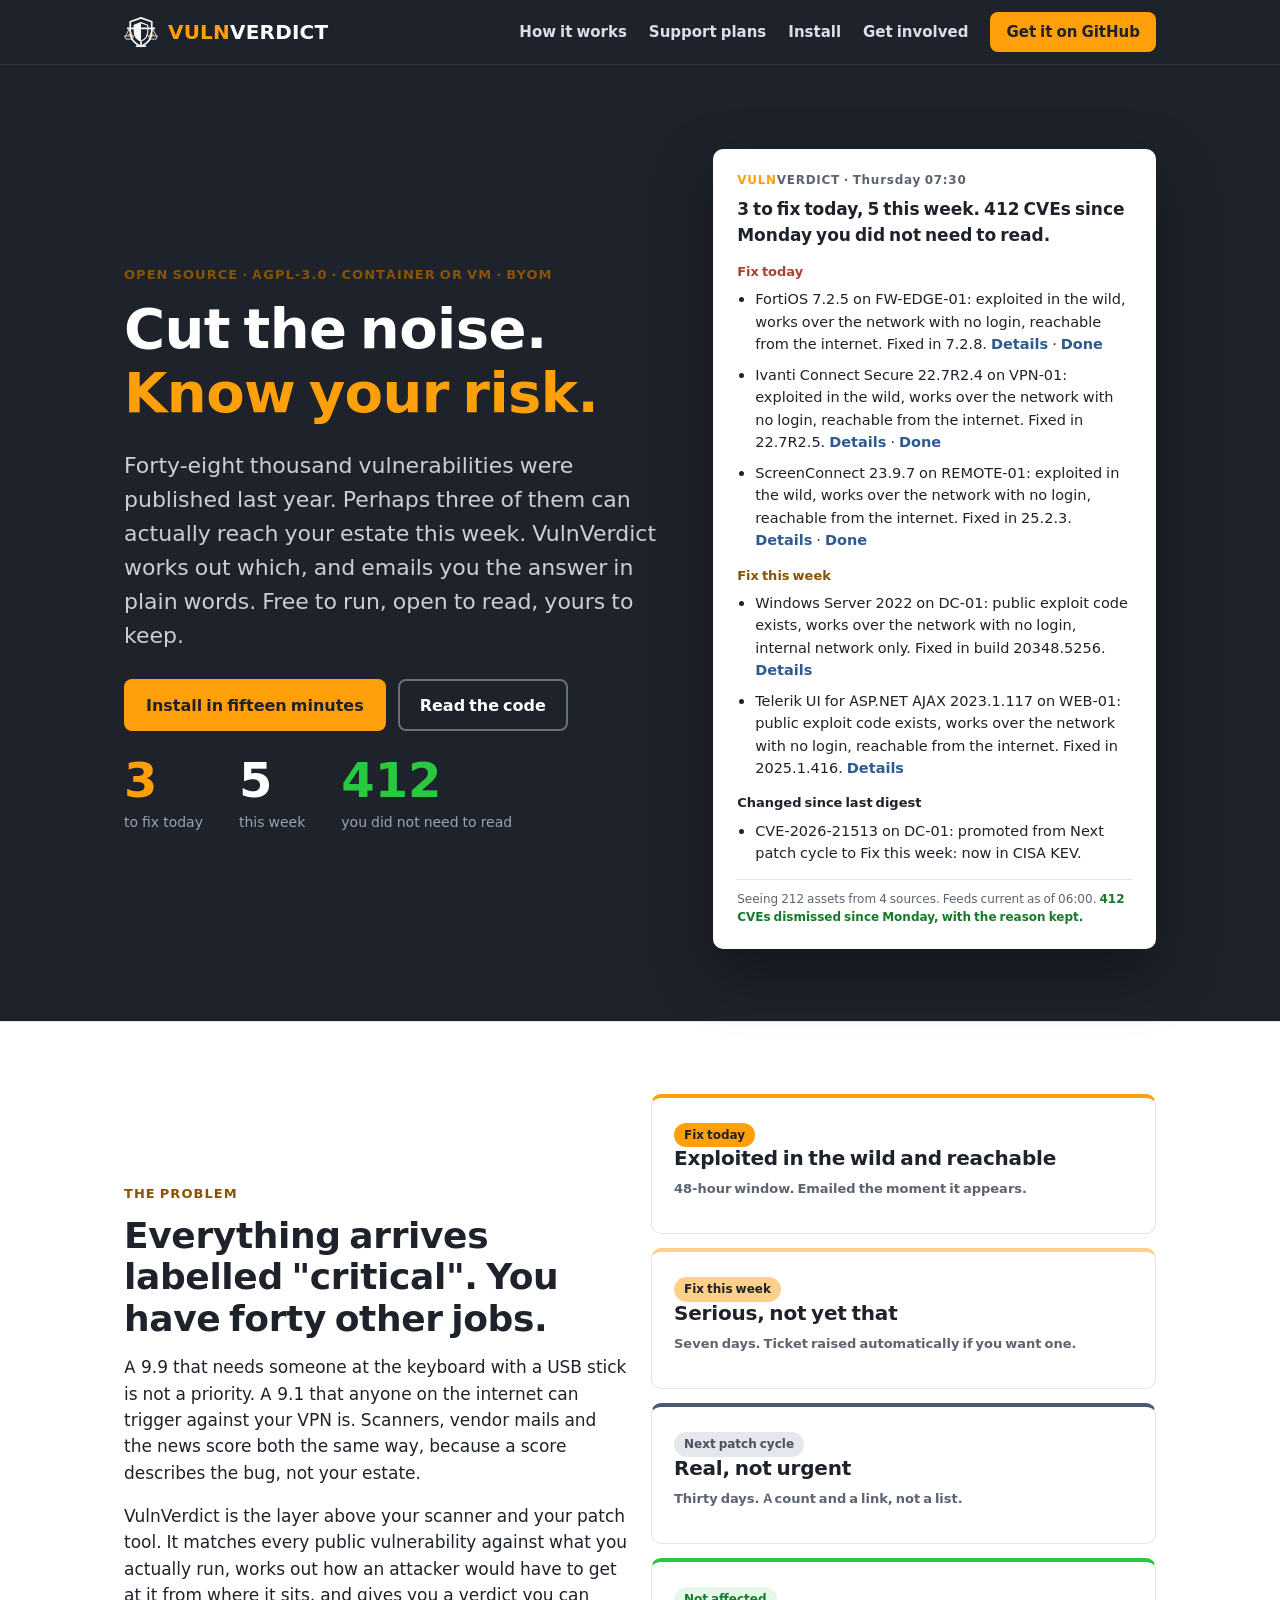
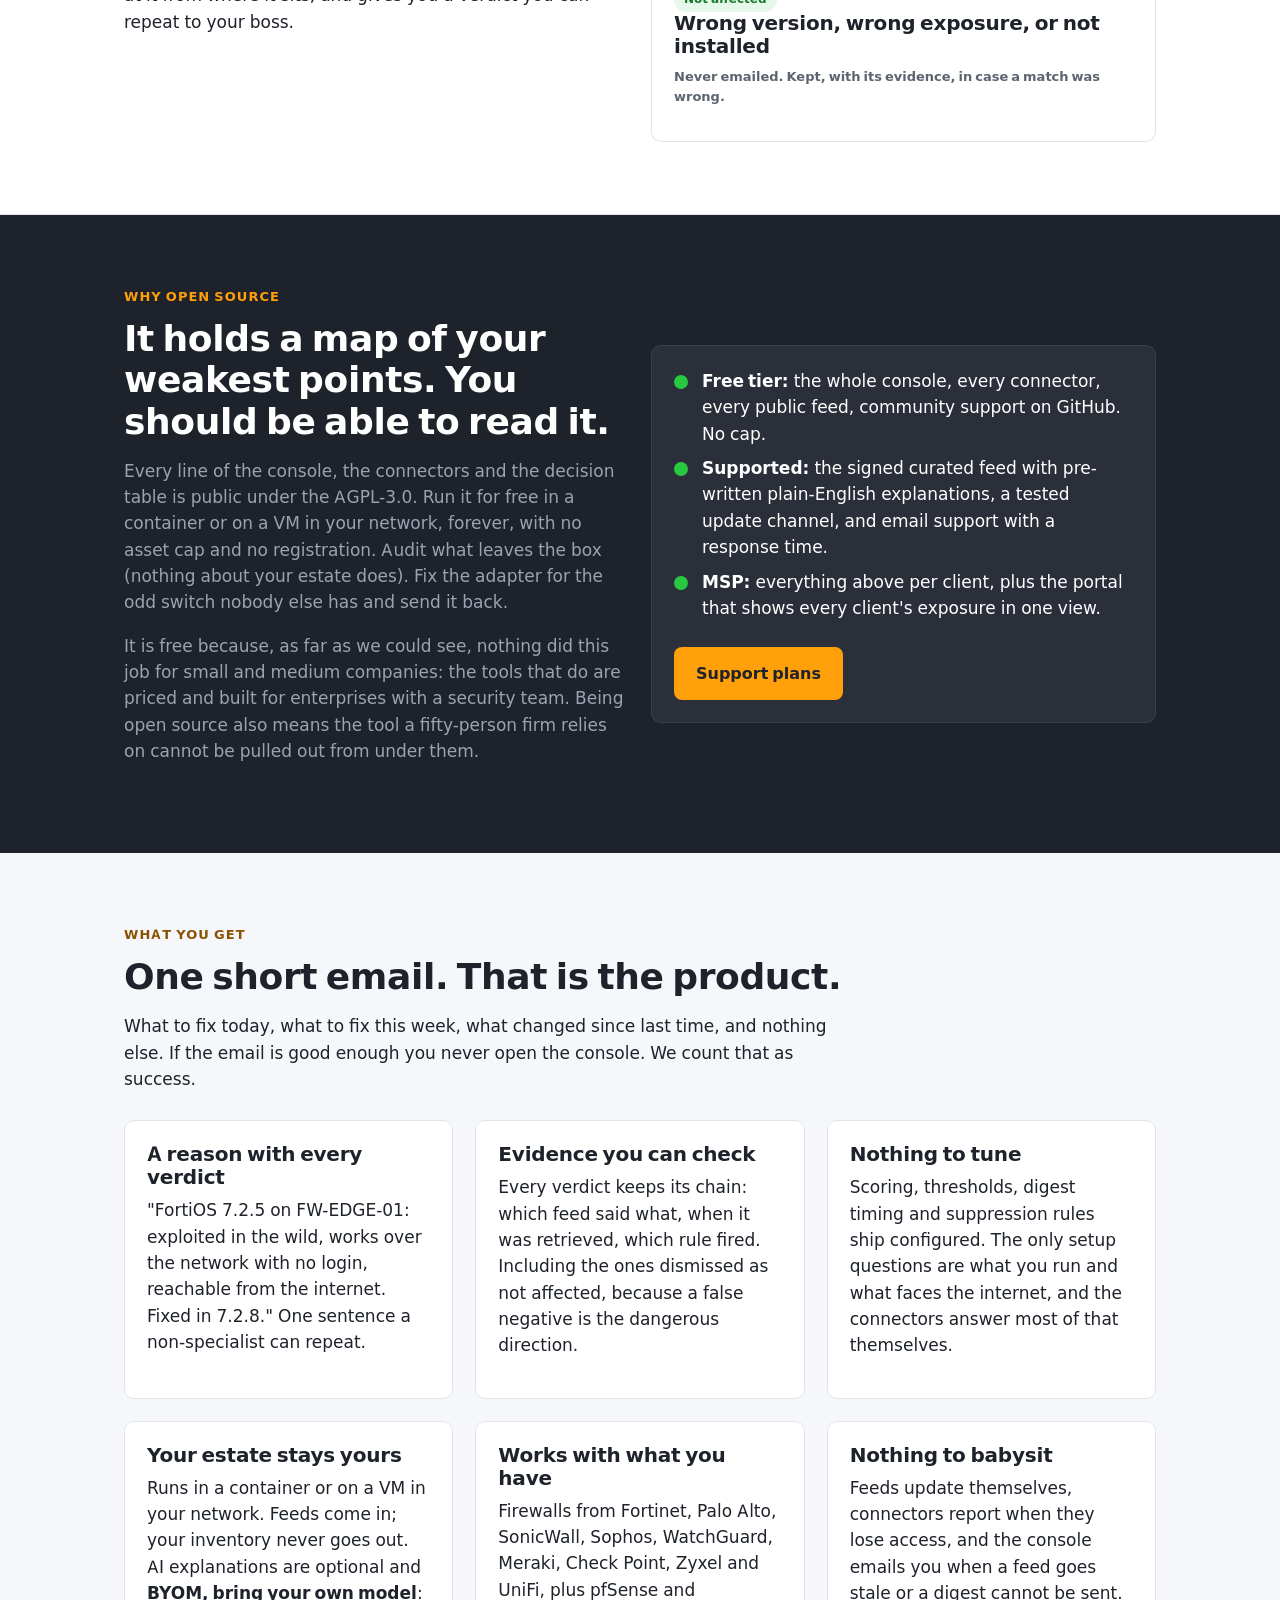
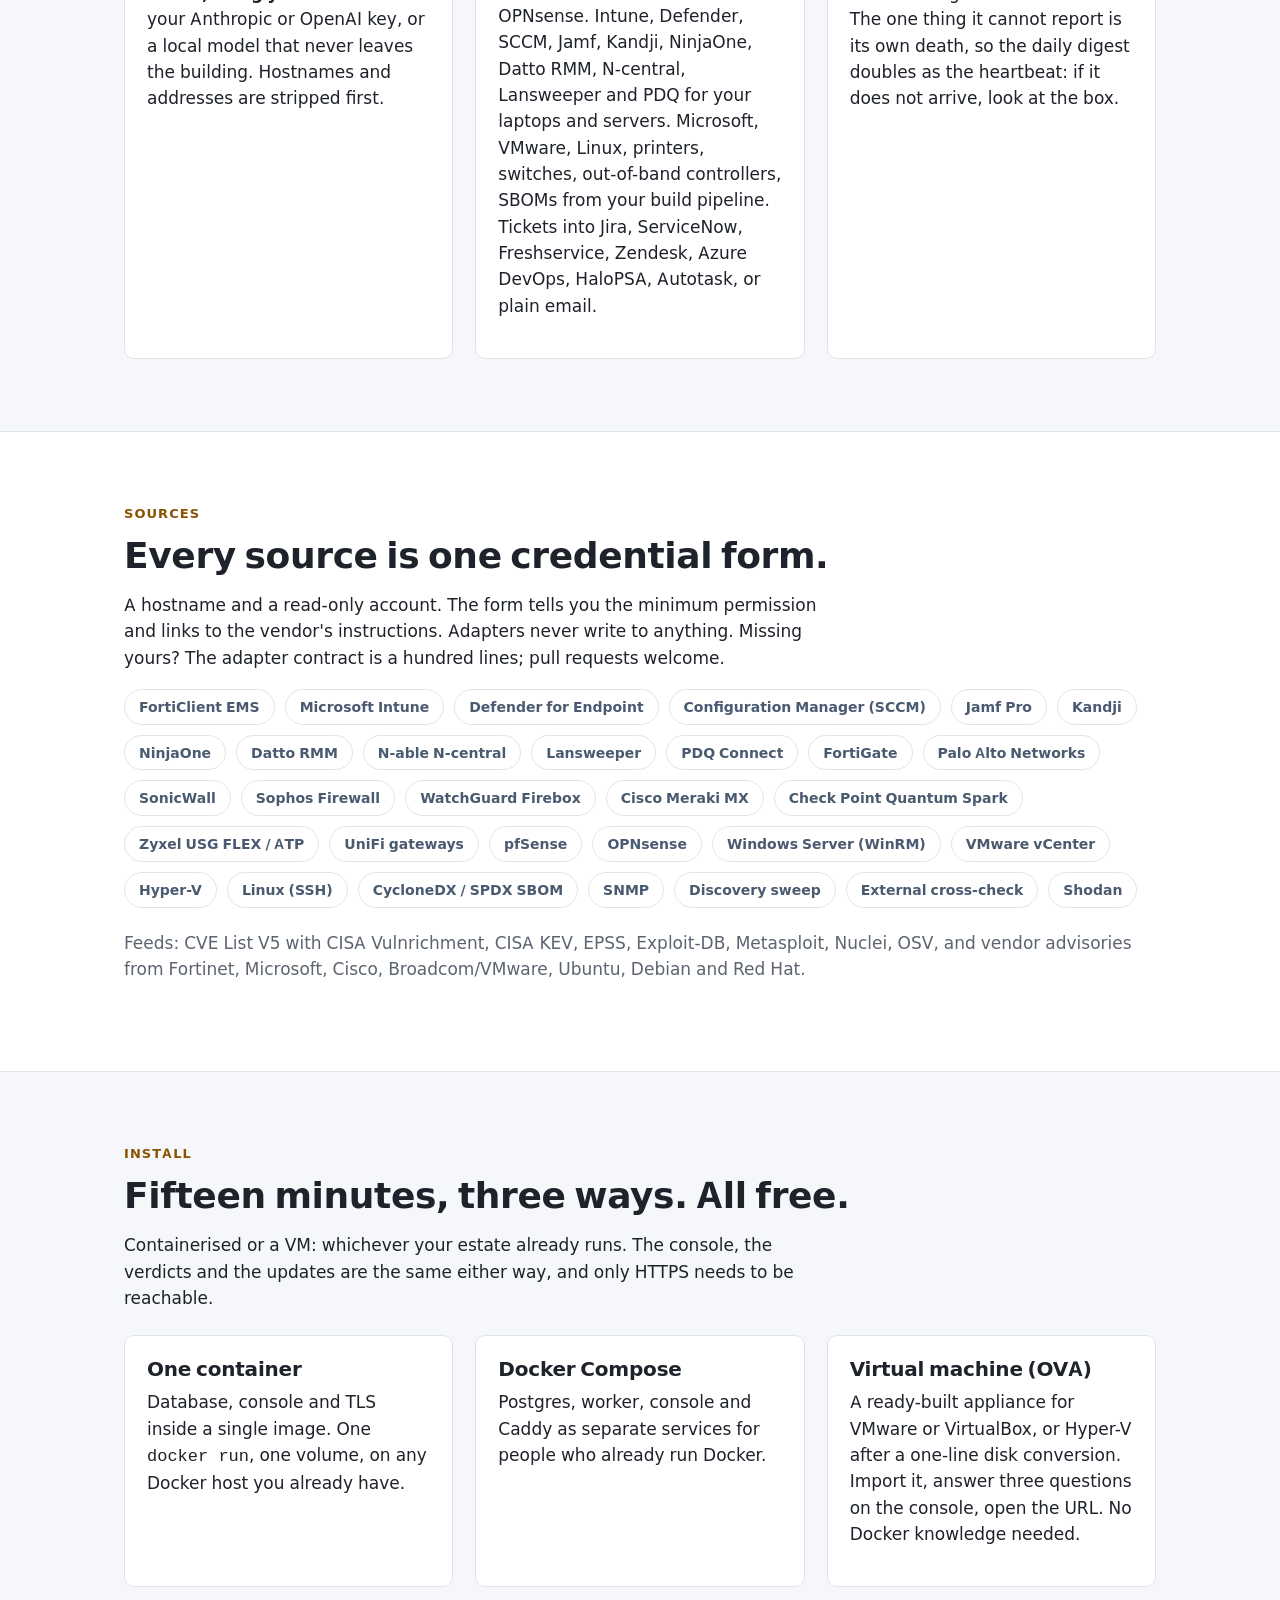
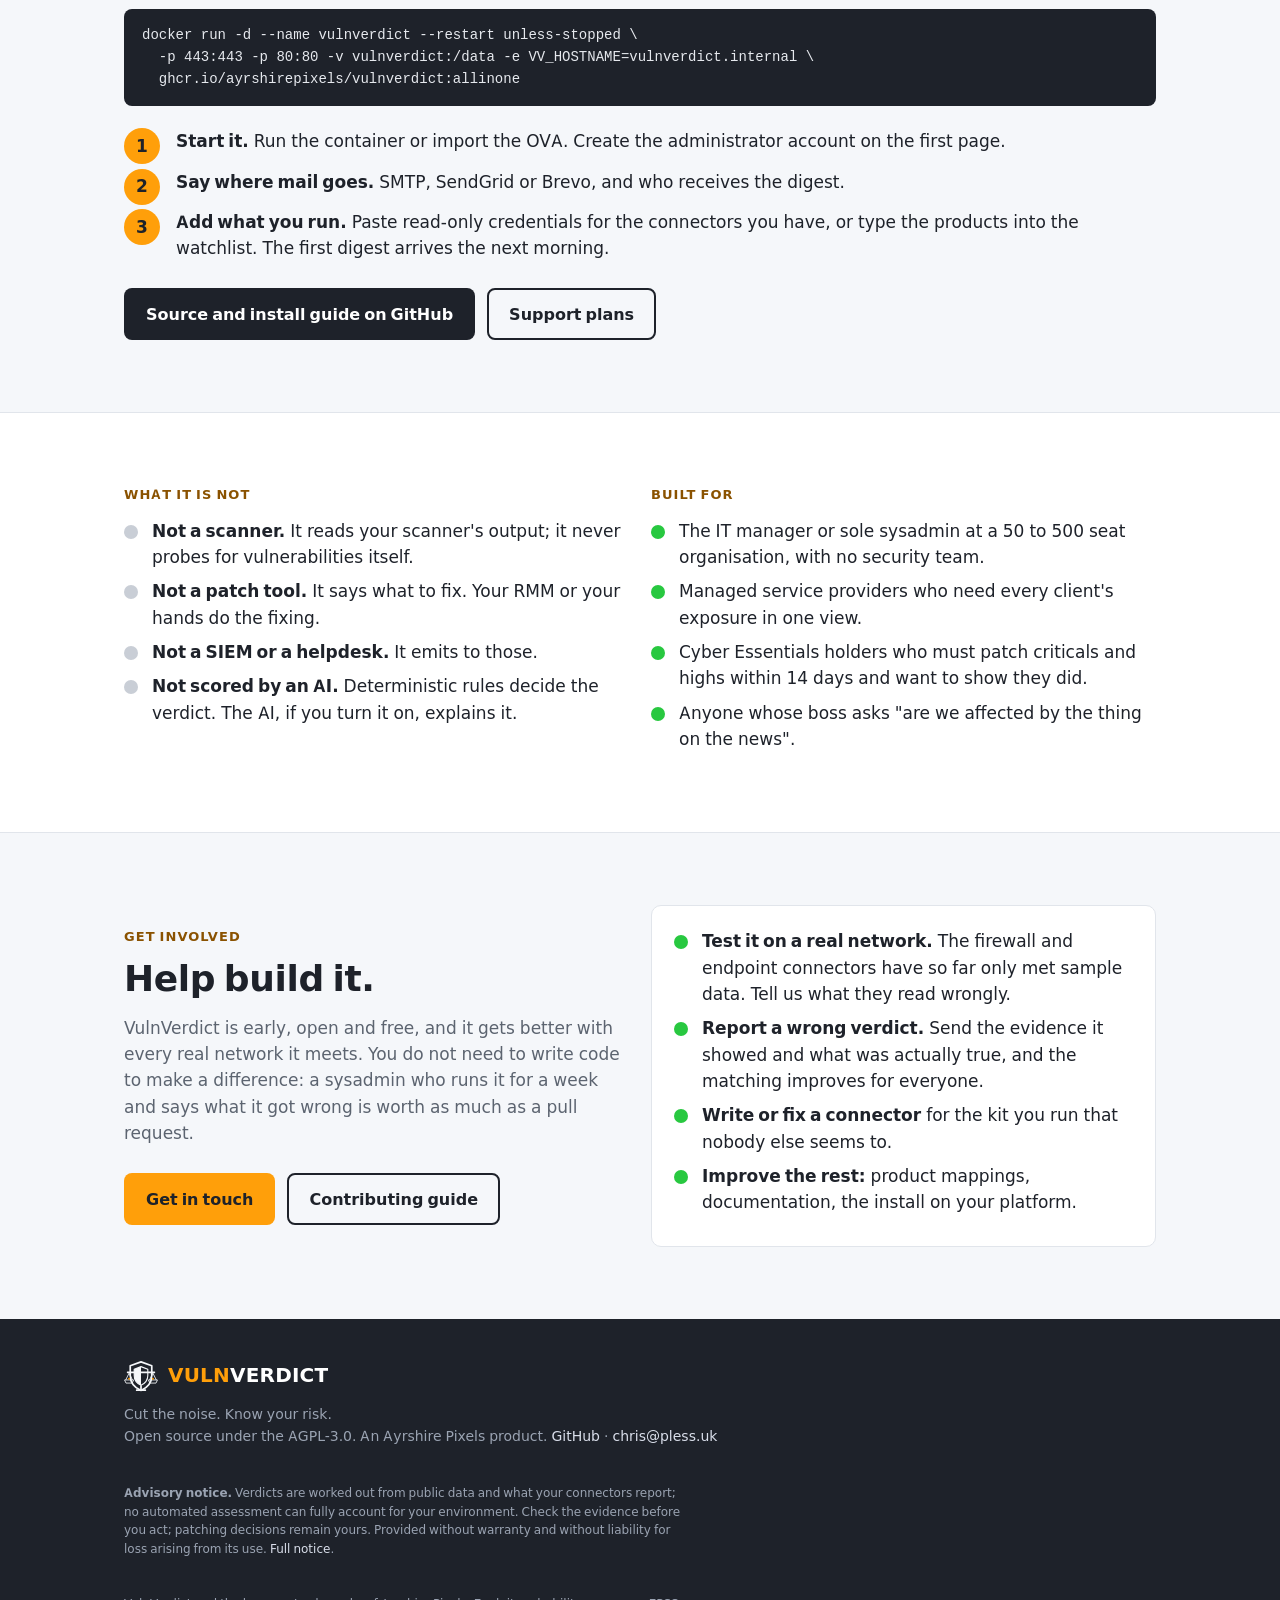
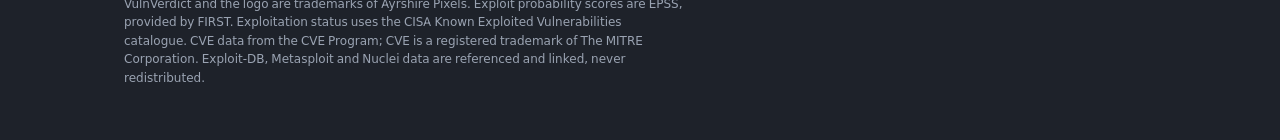
==== commit 89eb5f55: "Site: free because nothing did this job for small and medium companies (the support-living line is g" ====
--- a/site/index.html
+++ b/site/index.html
@@ -17,6 +17,7 @@
       <a href="how-it-works.html">How it works</a>
       <a href="pricing.html">Support plans</a>
       <a href="#install">Install</a>
+      <a href="#contribute">Get involved</a>
       <a class="cta" href="https://github.com/ayrshirepixels/VulnVerdict">Get it on GitHub</a>
     </nav>
   </div>
@@ -85,7 +86,7 @@
         <div class="eyebrow">Why open source</div>
         <h2>It holds a map of your weakest points. You should be able to read it.</h2>
         <p class="muted">Every line of the console, the connectors and the decision table is public under the AGPL-3.0. Run it for free in a container or on a VM in your network, forever, with no asset cap and no registration. Audit what leaves the box (nothing about your estate does). Fix the adapter for the odd switch nobody else has and send it back.</p>
-        <p class="muted">We make our living from support subscriptions and a curated feed, not from locking the door. That keeps us honest about the product, and it means the tool a fifty-person firm relies on cannot be pulled out from under them.</p>
+        <p class="muted">It is free because, as far as we could see, nothing did this job for small and medium companies: the tools that do are priced and built for enterprises with a security team. Being open source also means the tool a fifty-person firm relies on cannot be pulled out from under them.</p>
       </div>
       <div class="card">
         <ul class="ticks" style="margin:0">
@@ -172,6 +173,25 @@
   </div>
 </section>
 
+<section id="contribute">
+  <div class="wrap grid g2" style="align-items:center">
+    <div>
+      <div class="eyebrow">Get involved</div>
+      <h2>Help build it.</h2>
+      <p class="muted">VulnVerdict is early, open and free, and it gets better with every real network it meets. You do not need to write code to make a difference: a sysadmin who runs it for a week and says what it got wrong is worth as much as a pull request.</p>
+      <div class="btns"><a class="btn btn-amber" href="mailto:chris@pless.uk?subject=Getting%20involved%20with%20VulnVerdict">Get in touch</a><a class="btn btn-outline" href="https://github.com/ayrshirepixels/VulnVerdict/blob/main/CONTRIBUTING.md">Contributing guide</a></div>
+    </div>
+    <div class="card">
+      <ul class="ticks" style="margin:0">
+        <li><strong>Test it on a real network.</strong> The firewall and endpoint connectors have so far only met sample data. Tell us what they read wrongly.</li>
+        <li><strong>Report a wrong verdict.</strong> Send the evidence it showed and what was actually true, and the matching improves for everyone.</li>
+        <li><strong>Write or fix a connector</strong> for the kit you run that nobody else seems to.</li>
+        <li><strong>Improve the rest:</strong> product mappings, documentation, the install on your platform.</li>
+      </ul>
+    </div>
+  </div>
+</section>
+
 <footer>
   <div class="wrap">
     <div>
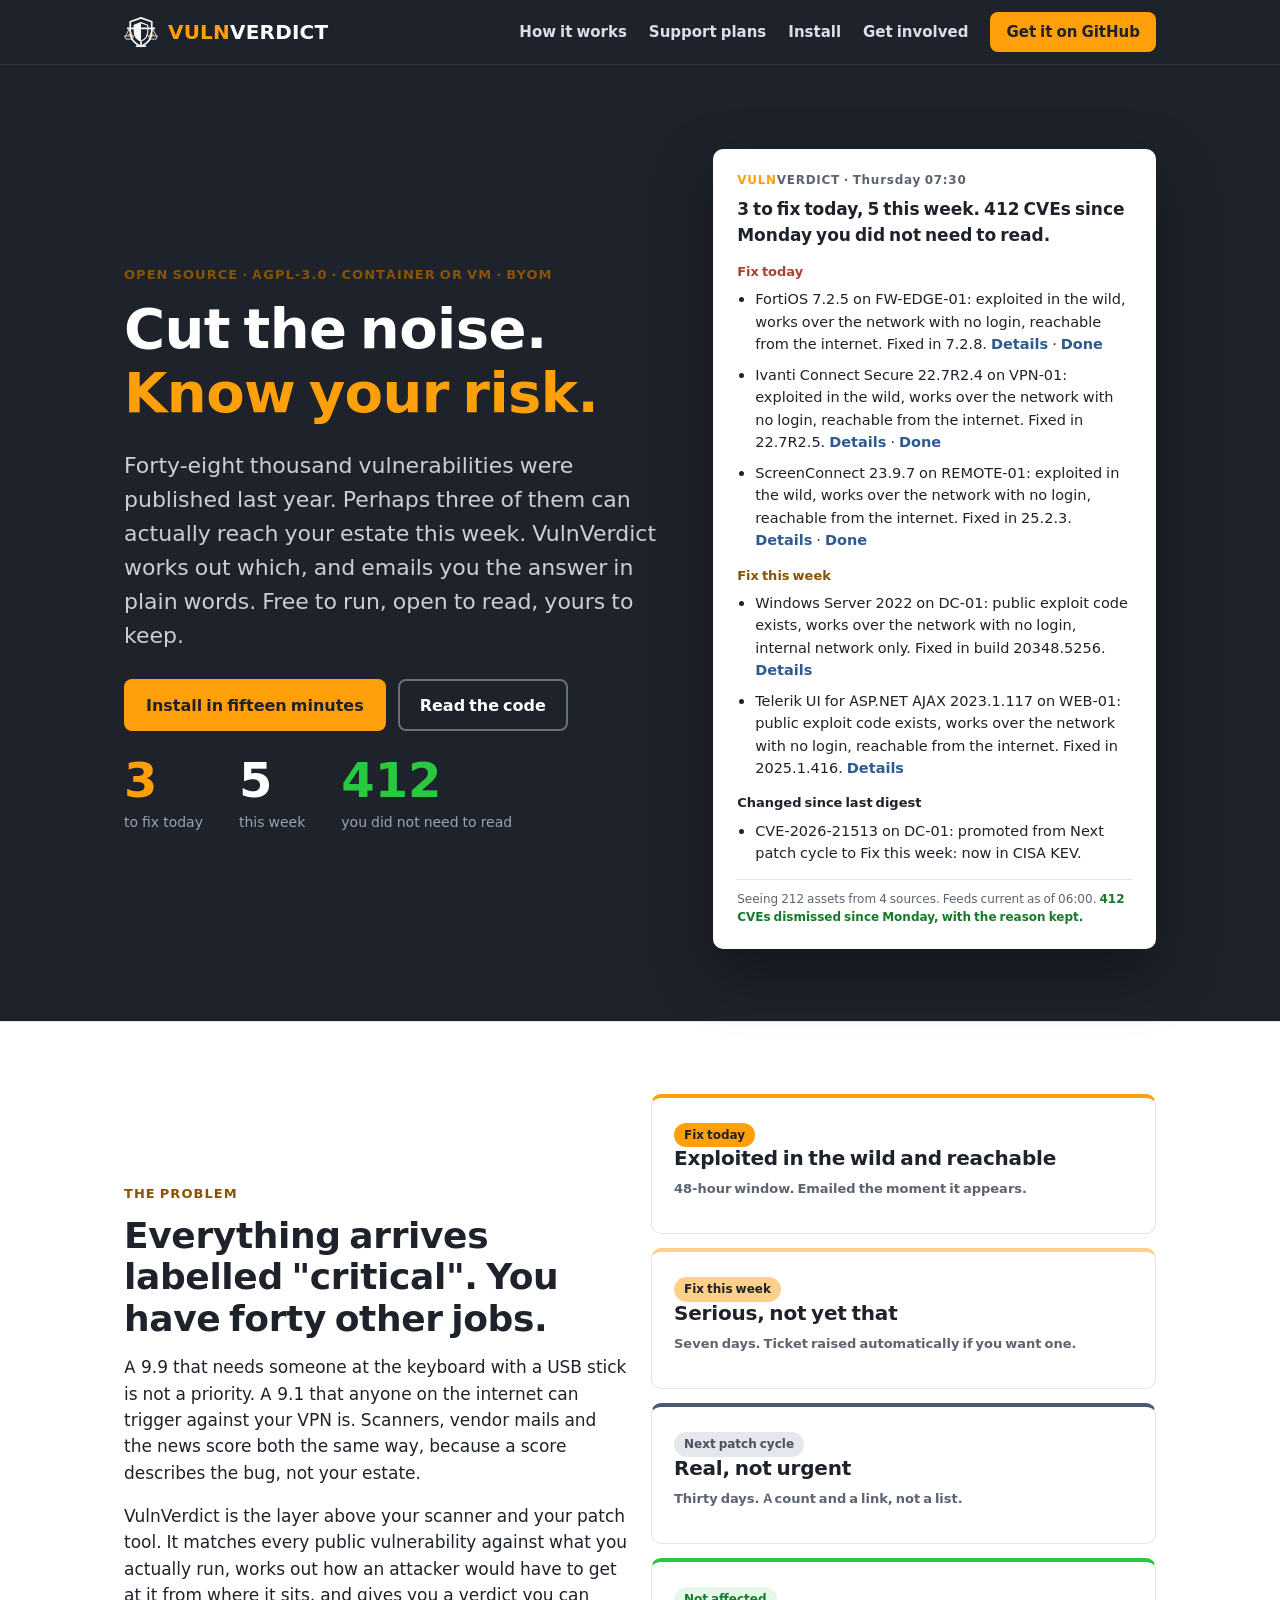
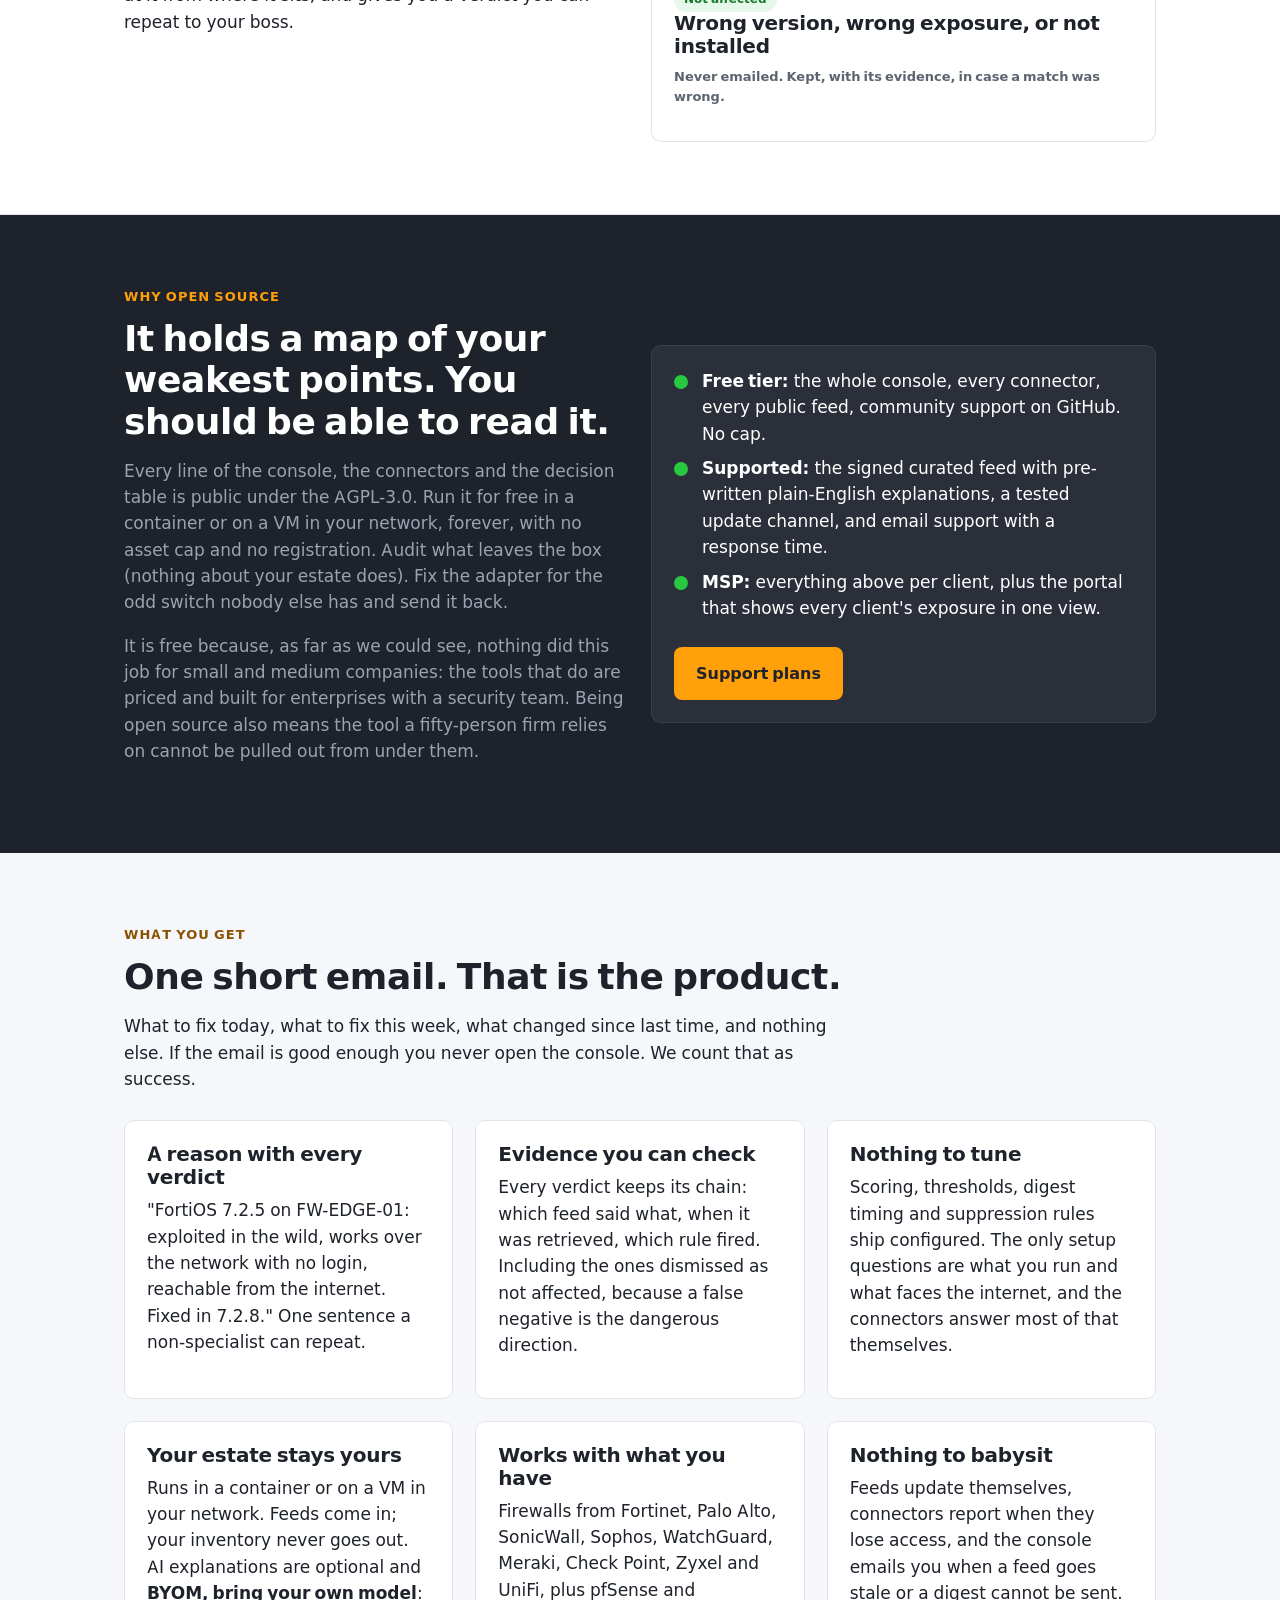
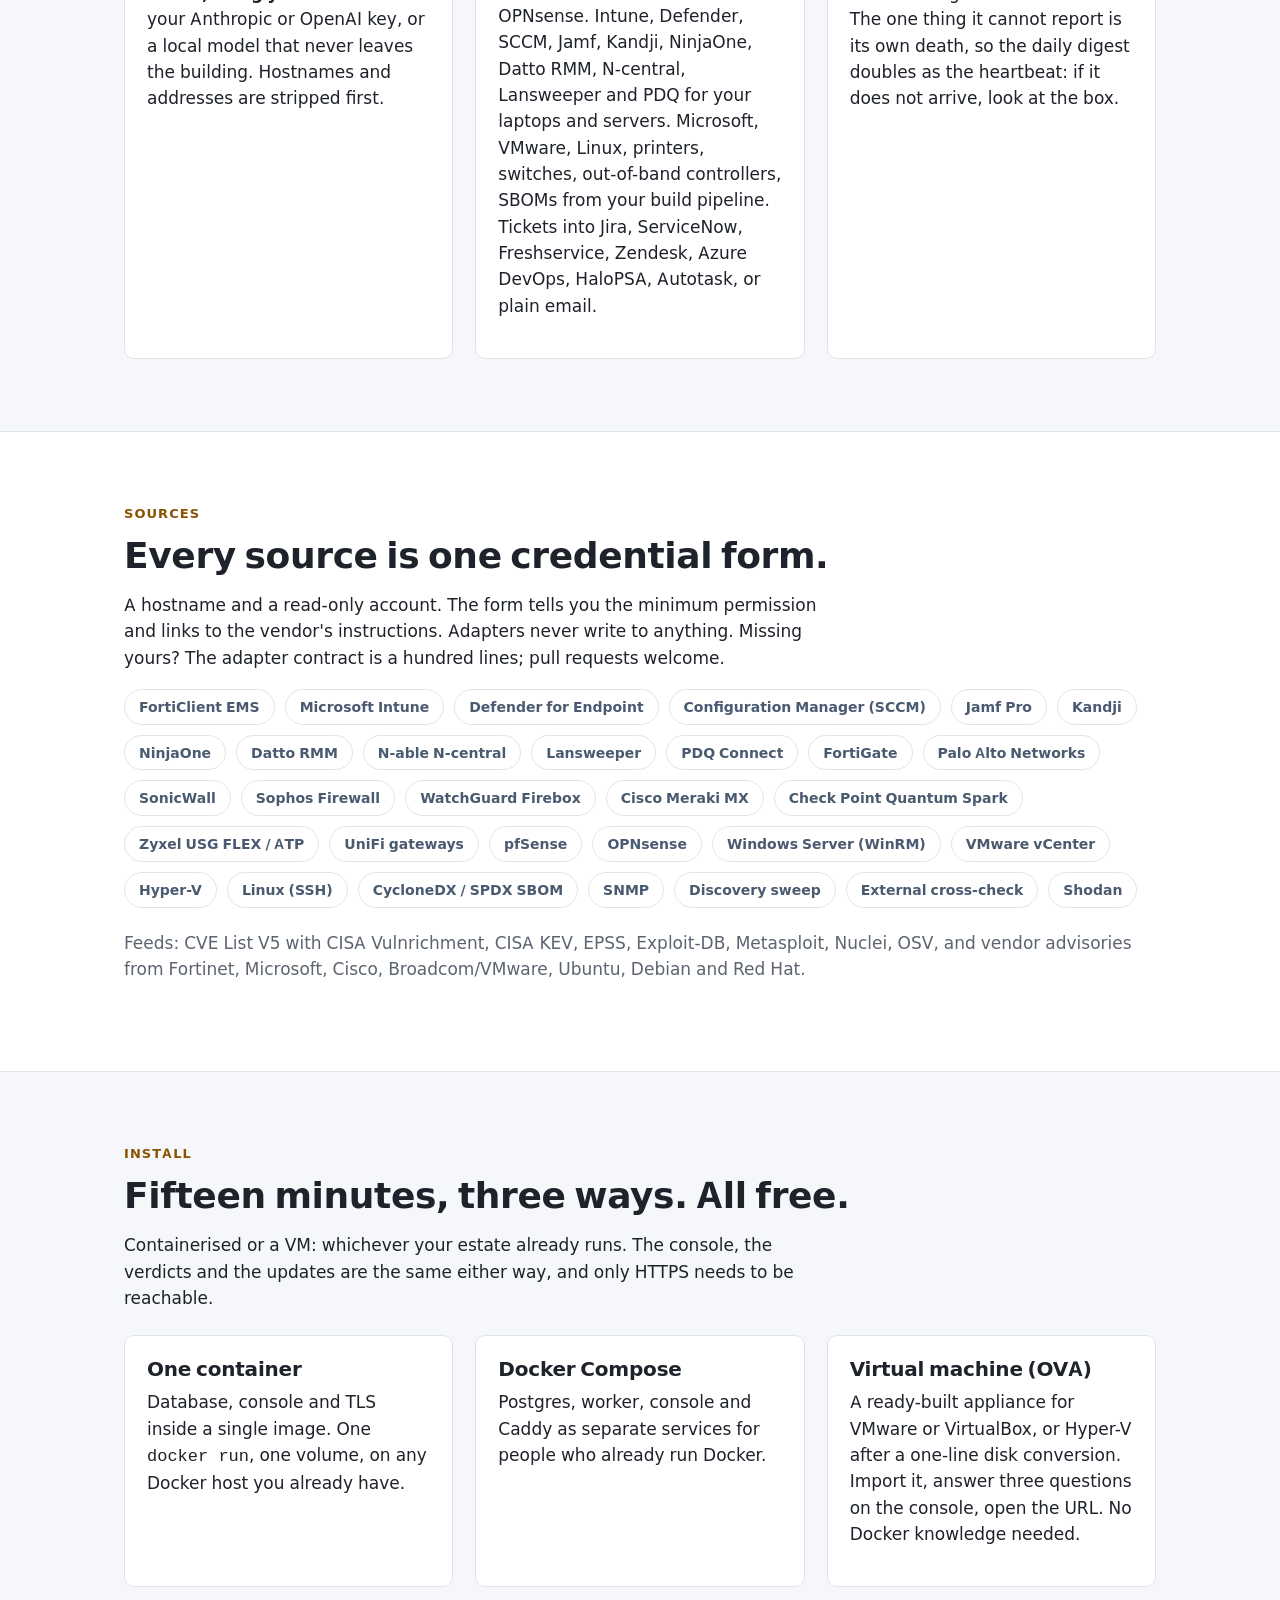
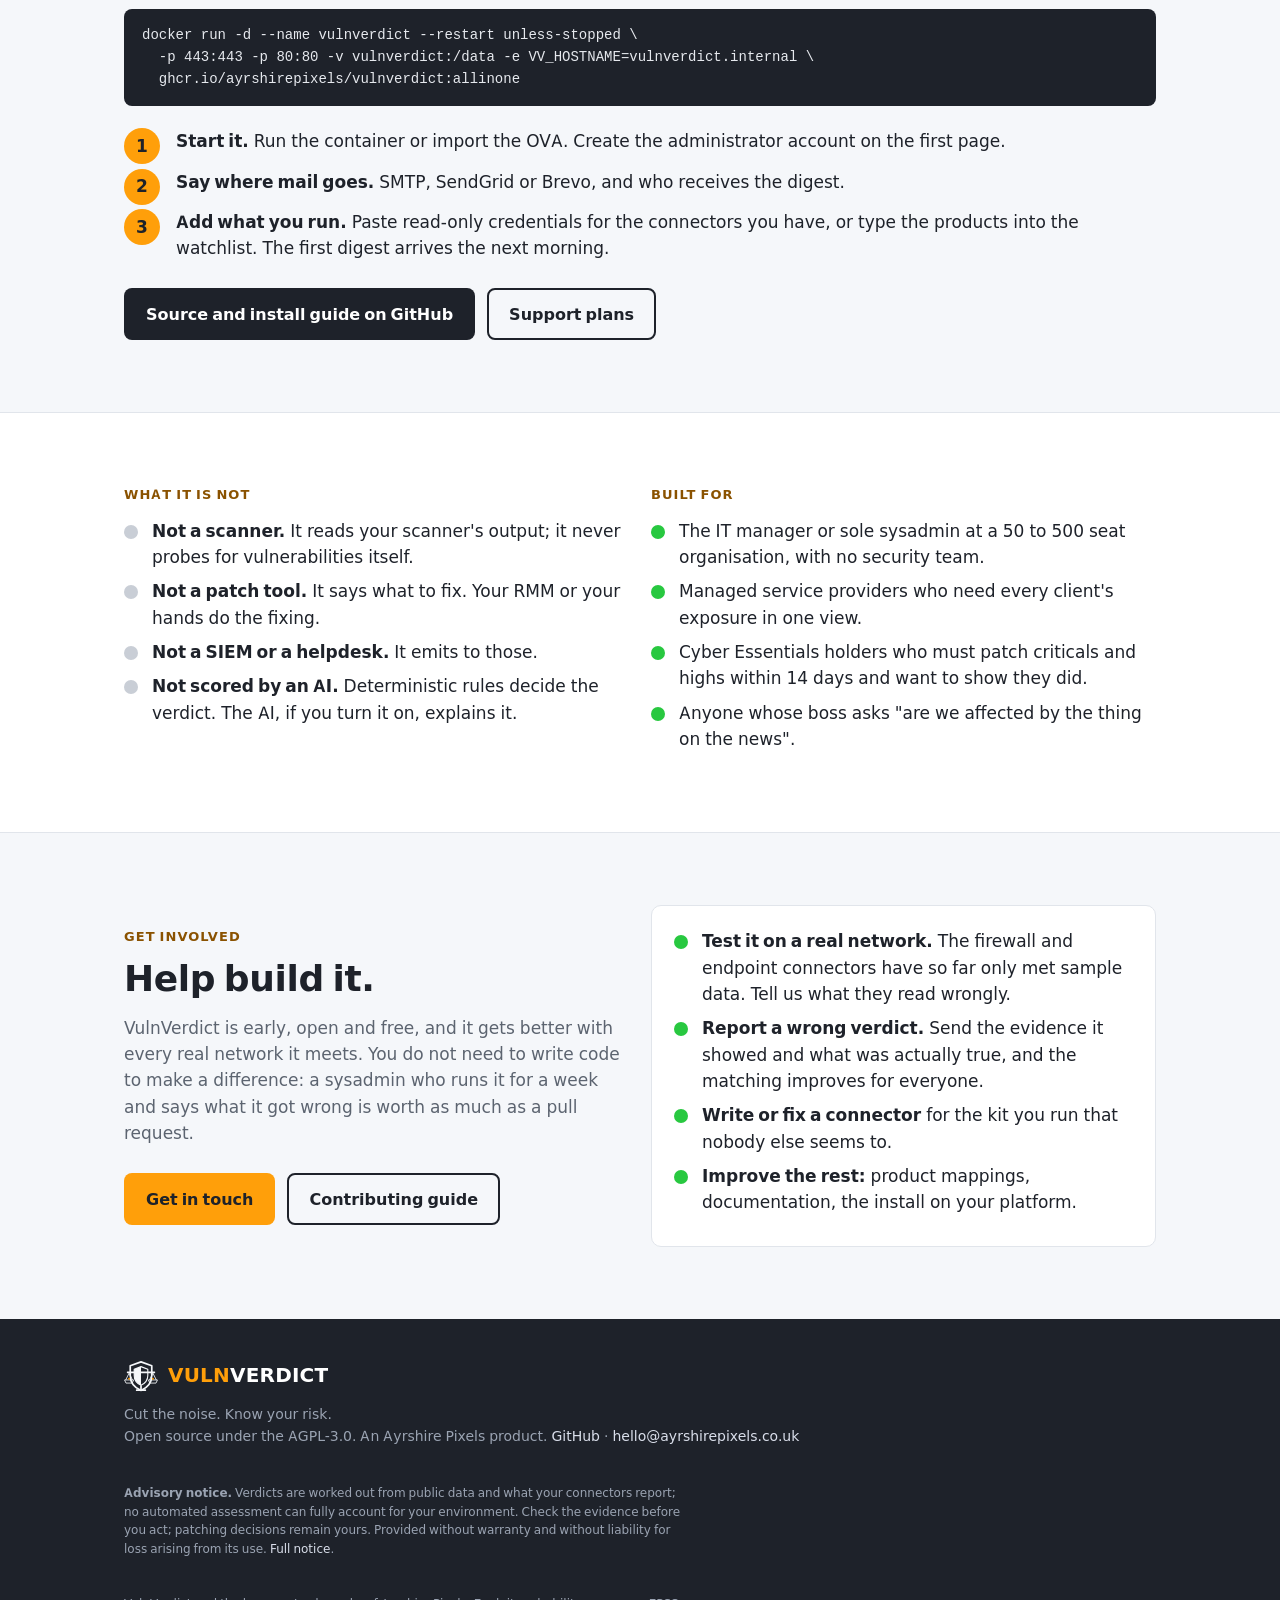
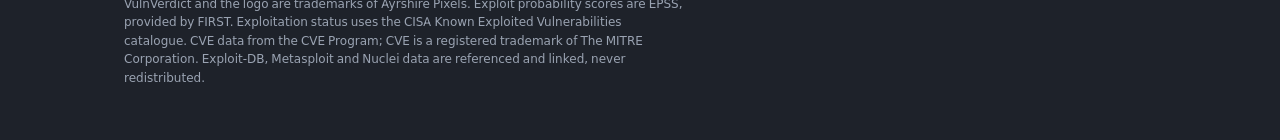
==== commit 36ff0448: "Contact address is now hello@ayrshirepixels.co.uk" ====
--- a/site/index.html
+++ b/site/index.html
@@ -179,7 +179,7 @@
       <div class="eyebrow">Get involved</div>
       <h2>Help build it.</h2>
       <p class="muted">VulnVerdict is early, open and free, and it gets better with every real network it meets. You do not need to write code to make a difference: a sysadmin who runs it for a week and says what it got wrong is worth as much as a pull request.</p>
-      <div class="btns"><a class="btn btn-amber" href="mailto:chris@pless.uk?subject=Getting%20involved%20with%20VulnVerdict">Get in touch</a><a class="btn btn-outline" href="https://github.com/ayrshirepixels/VulnVerdict/blob/main/CONTRIBUTING.md">Contributing guide</a></div>
+      <div class="btns"><a class="btn btn-amber" href="mailto:hello@ayrshirepixels.co.uk?subject=Getting%20involved%20with%20VulnVerdict">Get in touch</a><a class="btn btn-outline" href="https://github.com/ayrshirepixels/VulnVerdict/blob/main/CONTRIBUTING.md">Contributing guide</a></div>
     </div>
     <div class="card">
       <ul class="ticks" style="margin:0">
@@ -196,7 +196,7 @@
   <div class="wrap">
     <div>
       <a class="brand" href="index.html"><img src="assets/logo.svg" alt=""><span class="word"><em>VULN</em>VERDICT</span></a>
-      <p style="margin-top:10px">Cut the noise. Know your risk.<br>Open source under the AGPL-3.0. An Ayrshire Pixels product. <a href="https://github.com/ayrshirepixels/VulnVerdict">GitHub</a> &middot; <a href="mailto:chris@pless.uk">chris@pless.uk</a></p>
+      <p style="margin-top:10px">Cut the noise. Know your risk.<br>Open source under the AGPL-3.0. An Ayrshire Pixels product. <a href="https://github.com/ayrshirepixels/VulnVerdict">GitHub</a> &middot; <a href="mailto:hello@ayrshirepixels.co.uk">hello@ayrshirepixels.co.uk</a></p>
     </div>
     <p class="attr"><strong>Advisory notice.</strong> Verdicts are worked out from public data and what your connectors report; no automated assessment can fully account for your environment. Check the evidence before you act; patching decisions remain yours. Provided without warranty and without liability for loss arising from its use. <a href="disclaimer.html">Full notice</a>.</p>
     <p class="attr">VulnVerdict and the logo are trademarks of Ayrshire Pixels. Exploit probability scores are EPSS, provided by FIRST. Exploitation status uses the CISA Known Exploited Vulnerabilities catalogue. CVE data from the CVE Program; CVE is a registered trademark of The MITRE Corporation. Exploit-DB, Metasploit and Nuclei data are referenced and linked, never redistributed.</p>
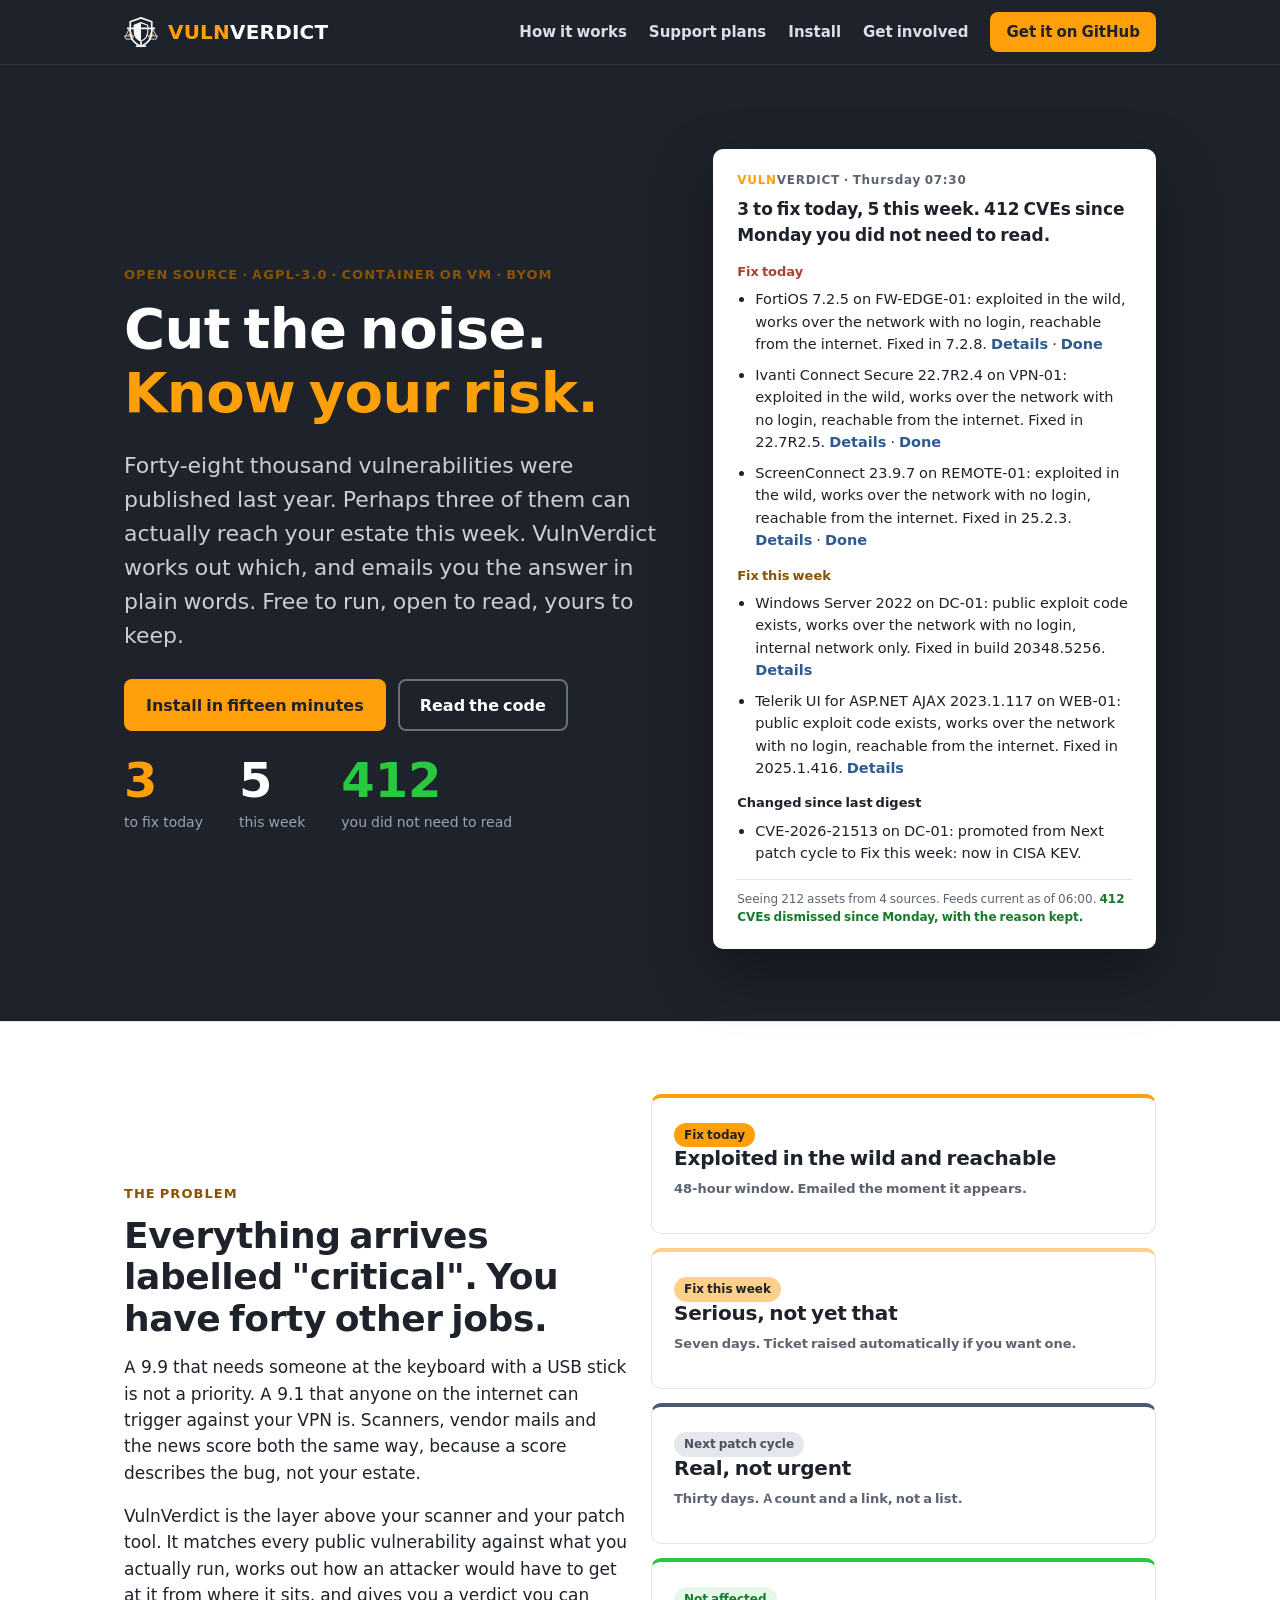
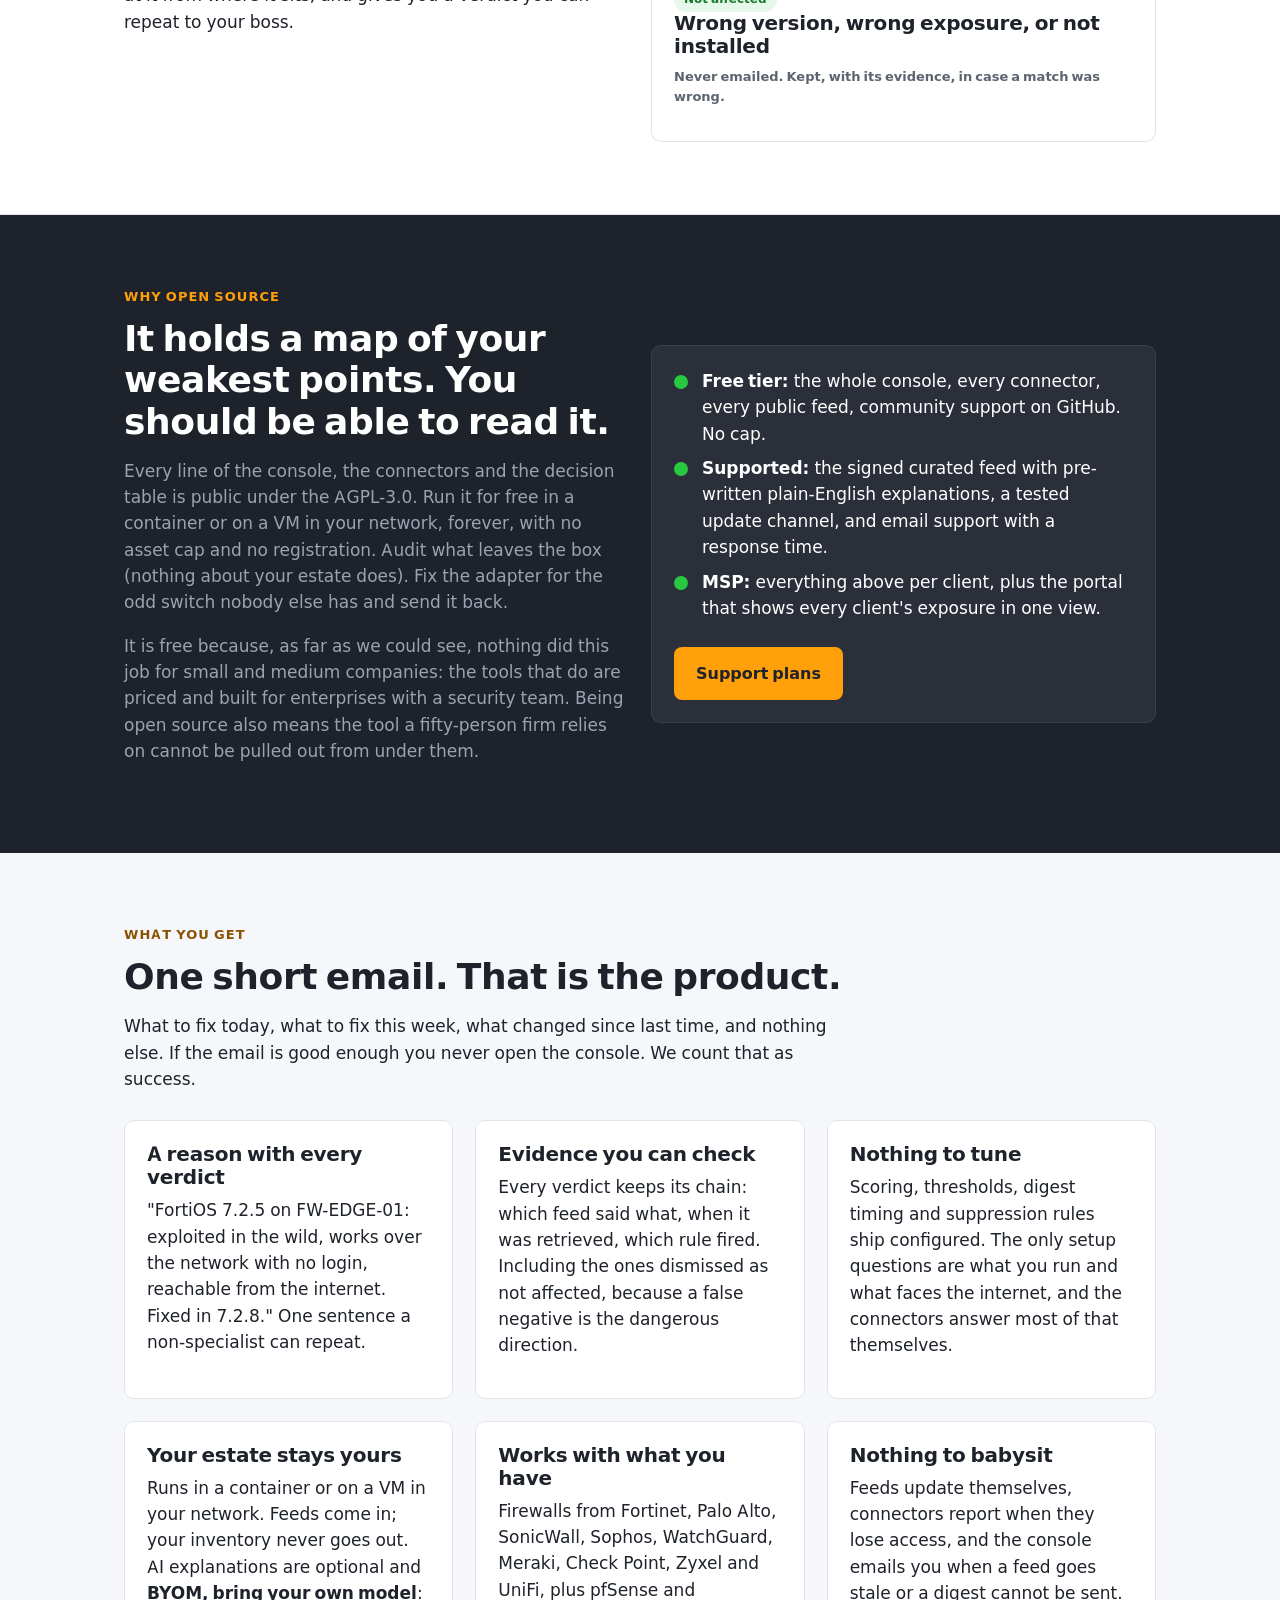
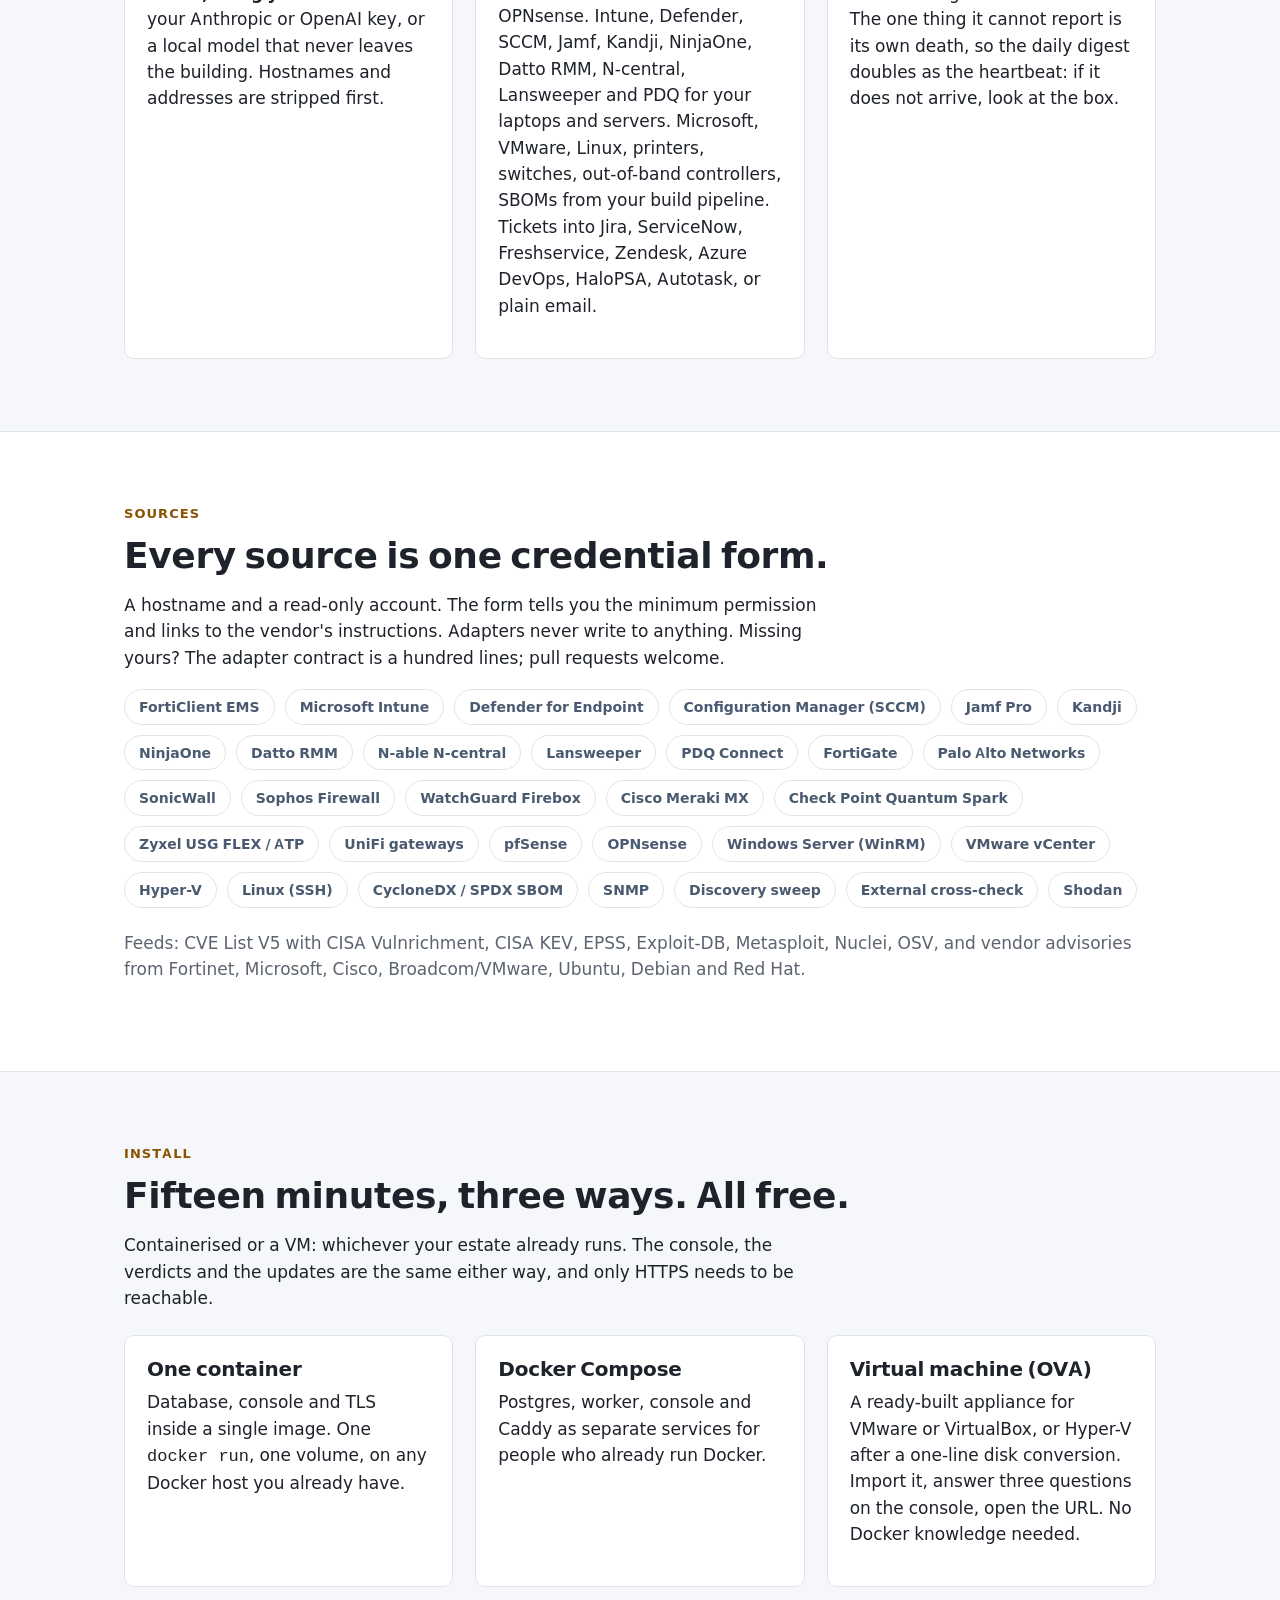
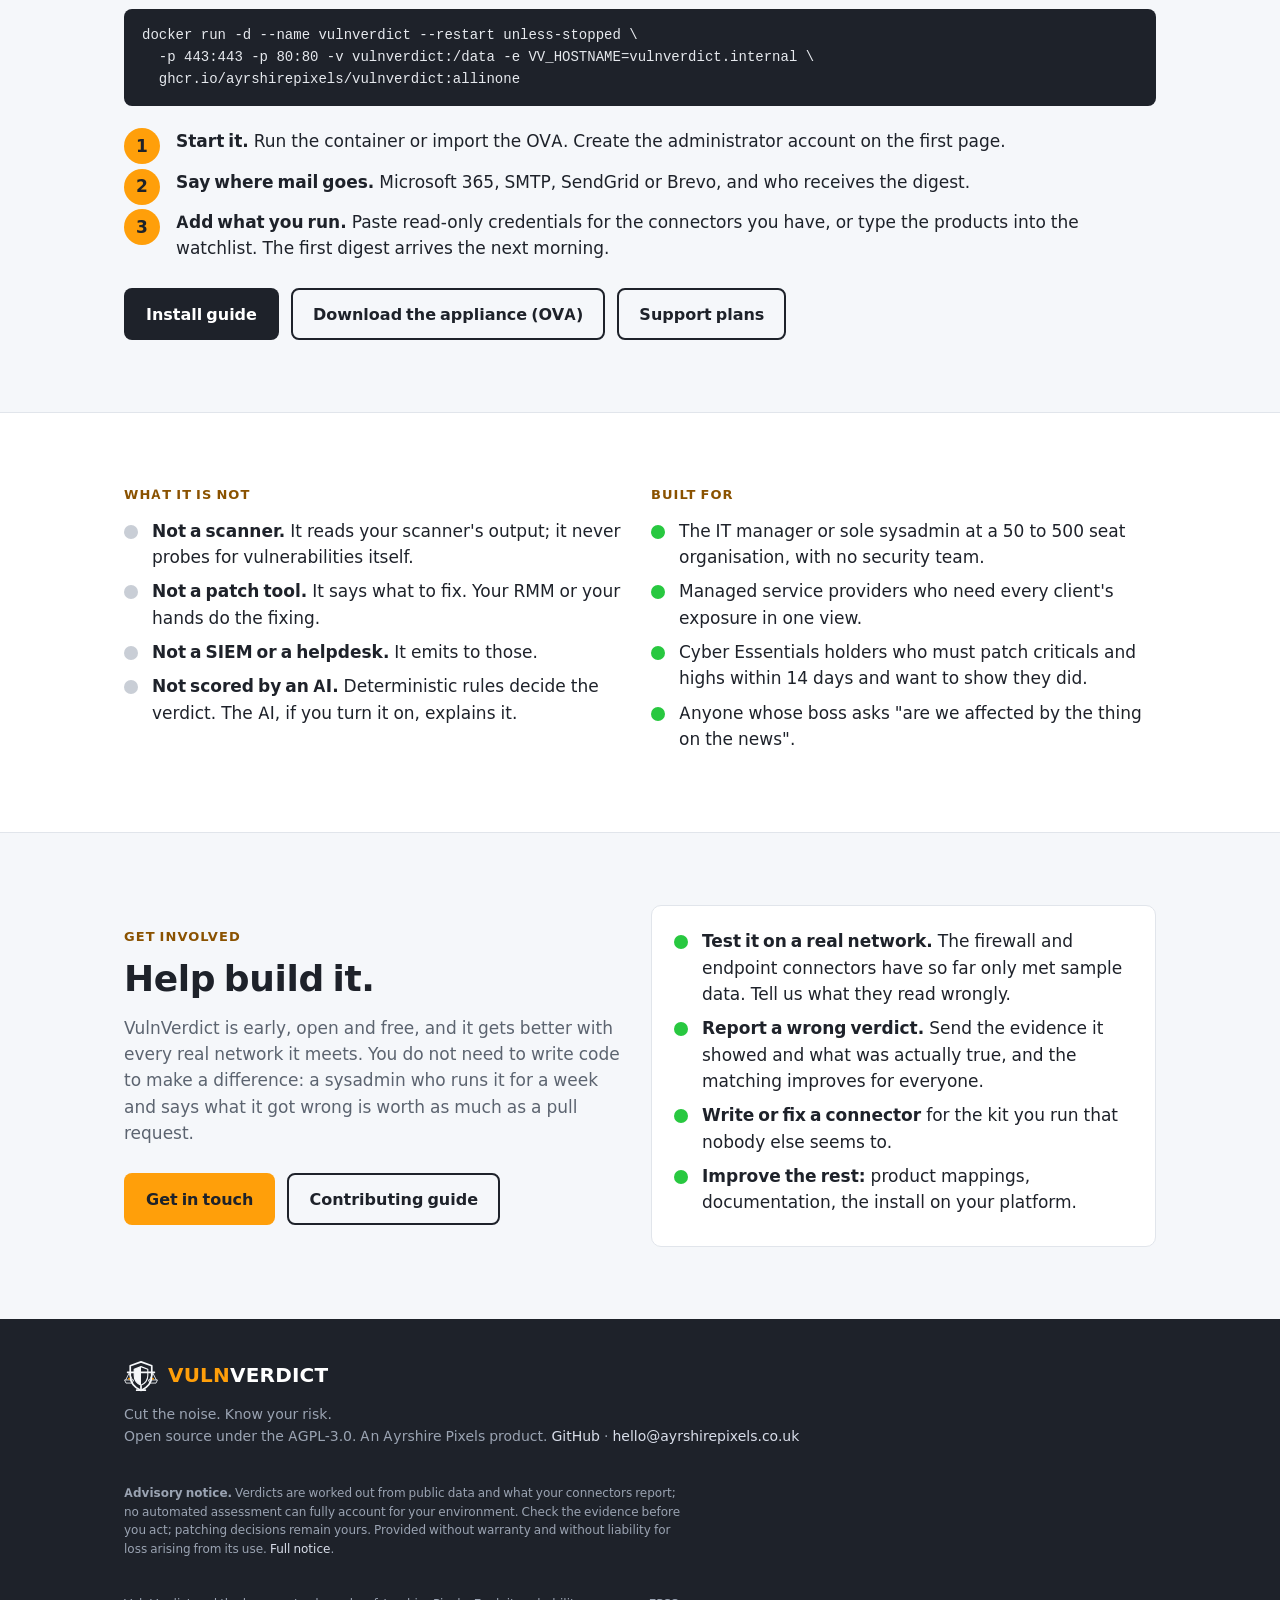
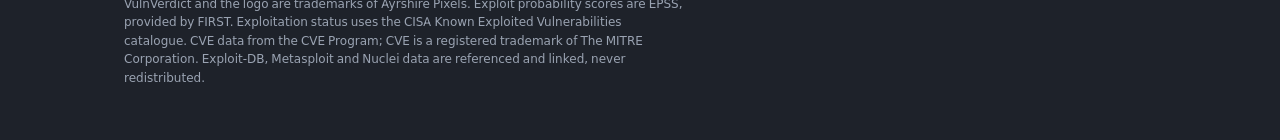
==== commit 2dac9e91: "Install from the release: a Compose bundle on every release, docs and site to match Each release now" ====
--- a/site/index.html
+++ b/site/index.html
@@ -143,10 +143,10 @@
   ghcr.io/ayrshirepixels/vulnverdict:allinone</pre>
     <ol class="steps" style="margin-top:22px">
       <li><strong>Start it.</strong> Run the container or import the OVA. Create the administrator account on the first page.</li>
-      <li><strong>Say where mail goes.</strong> SMTP, SendGrid or Brevo, and who receives the digest.</li>
+      <li><strong>Say where mail goes.</strong> Microsoft 365, SMTP, SendGrid or Brevo, and who receives the digest.</li>
       <li><strong>Add what you run.</strong> Paste read-only credentials for the connectors you have, or type the products into the watchlist. The first digest arrives the next morning.</li>
     </ol>
-    <div class="btns"><a class="btn btn-dark" href="https://github.com/ayrshirepixels/VulnVerdict">Source and install guide on GitHub</a><a class="btn btn-outline" href="pricing.html">Support plans</a></div>
+    <div class="btns"><a class="btn btn-dark" href="https://github.com/ayrshirepixels/VulnVerdict/blob/main/docs/install.md">Install guide</a><a class="btn btn-outline" href="https://github.com/ayrshirepixels/VulnVerdict/releases/latest">Download the appliance (OVA)</a><a class="btn btn-outline" href="pricing.html">Support plans</a></div>
   </div>
 </section>
 
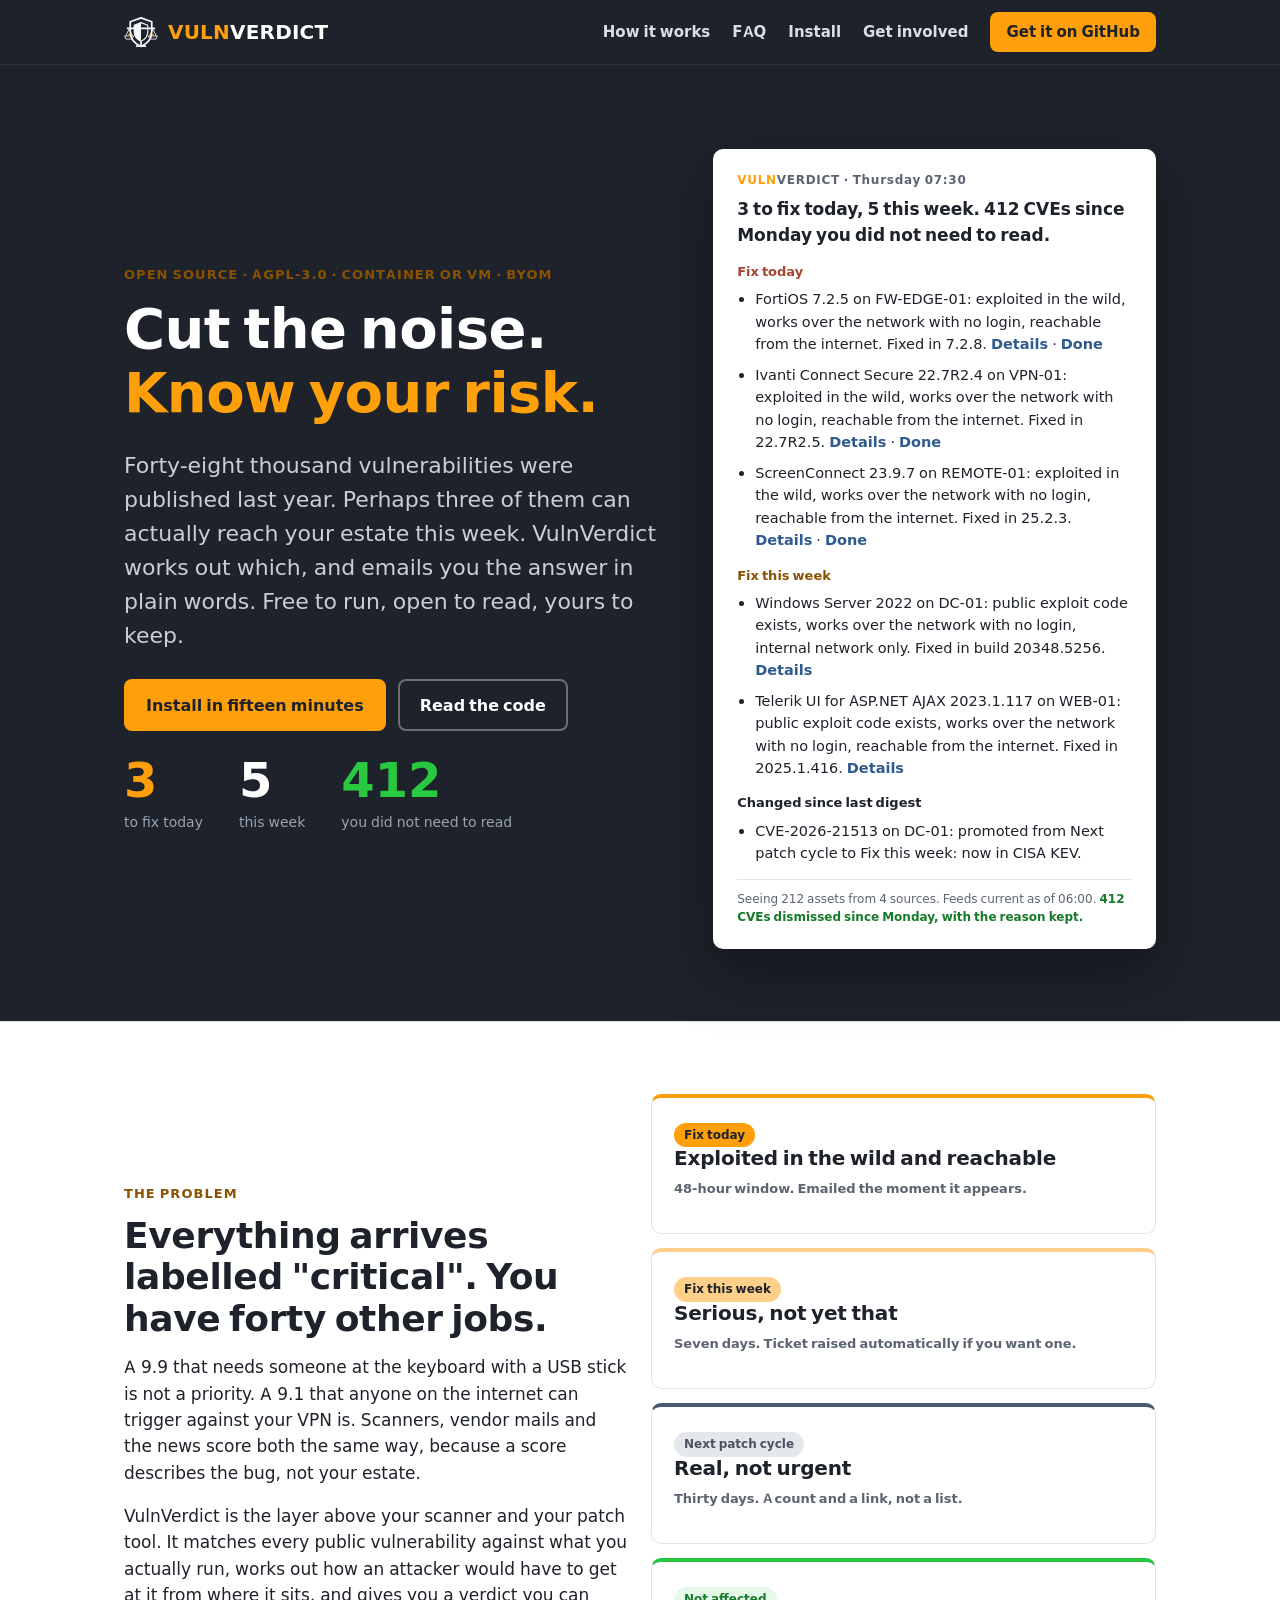
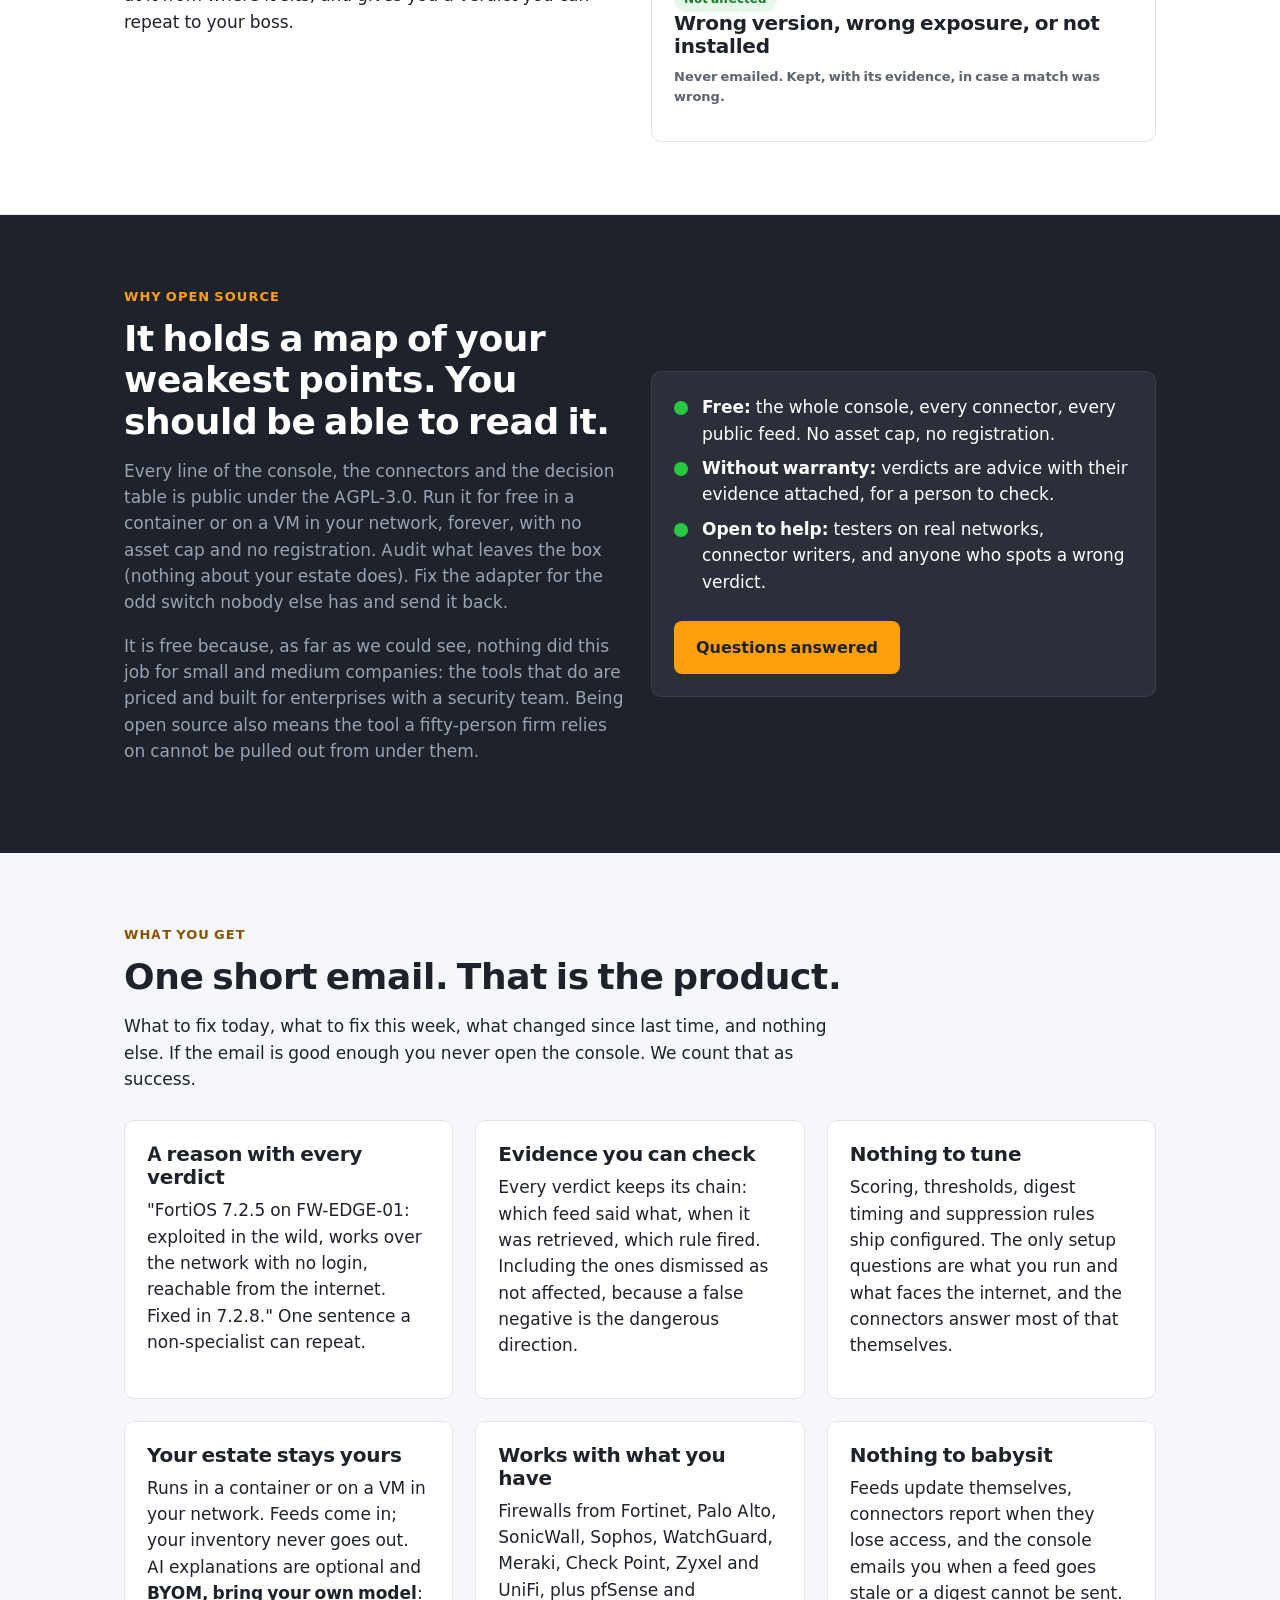
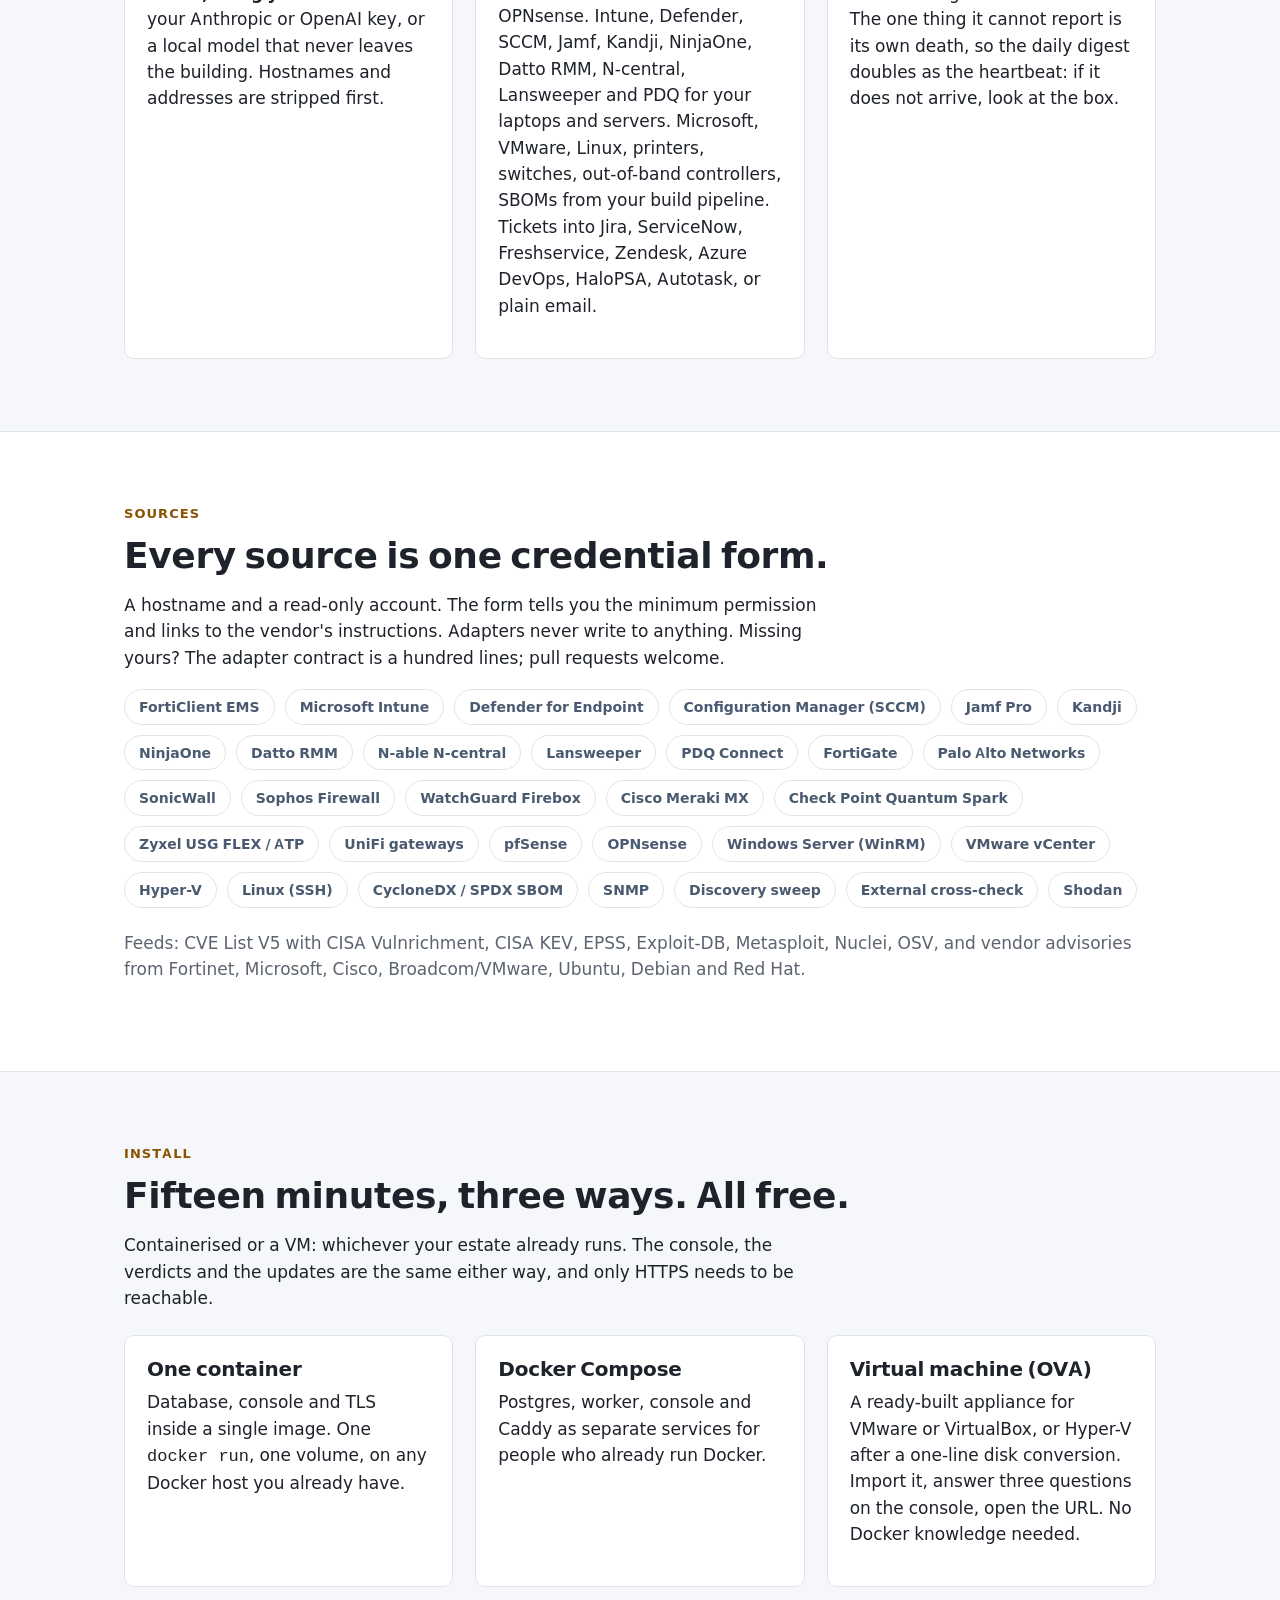
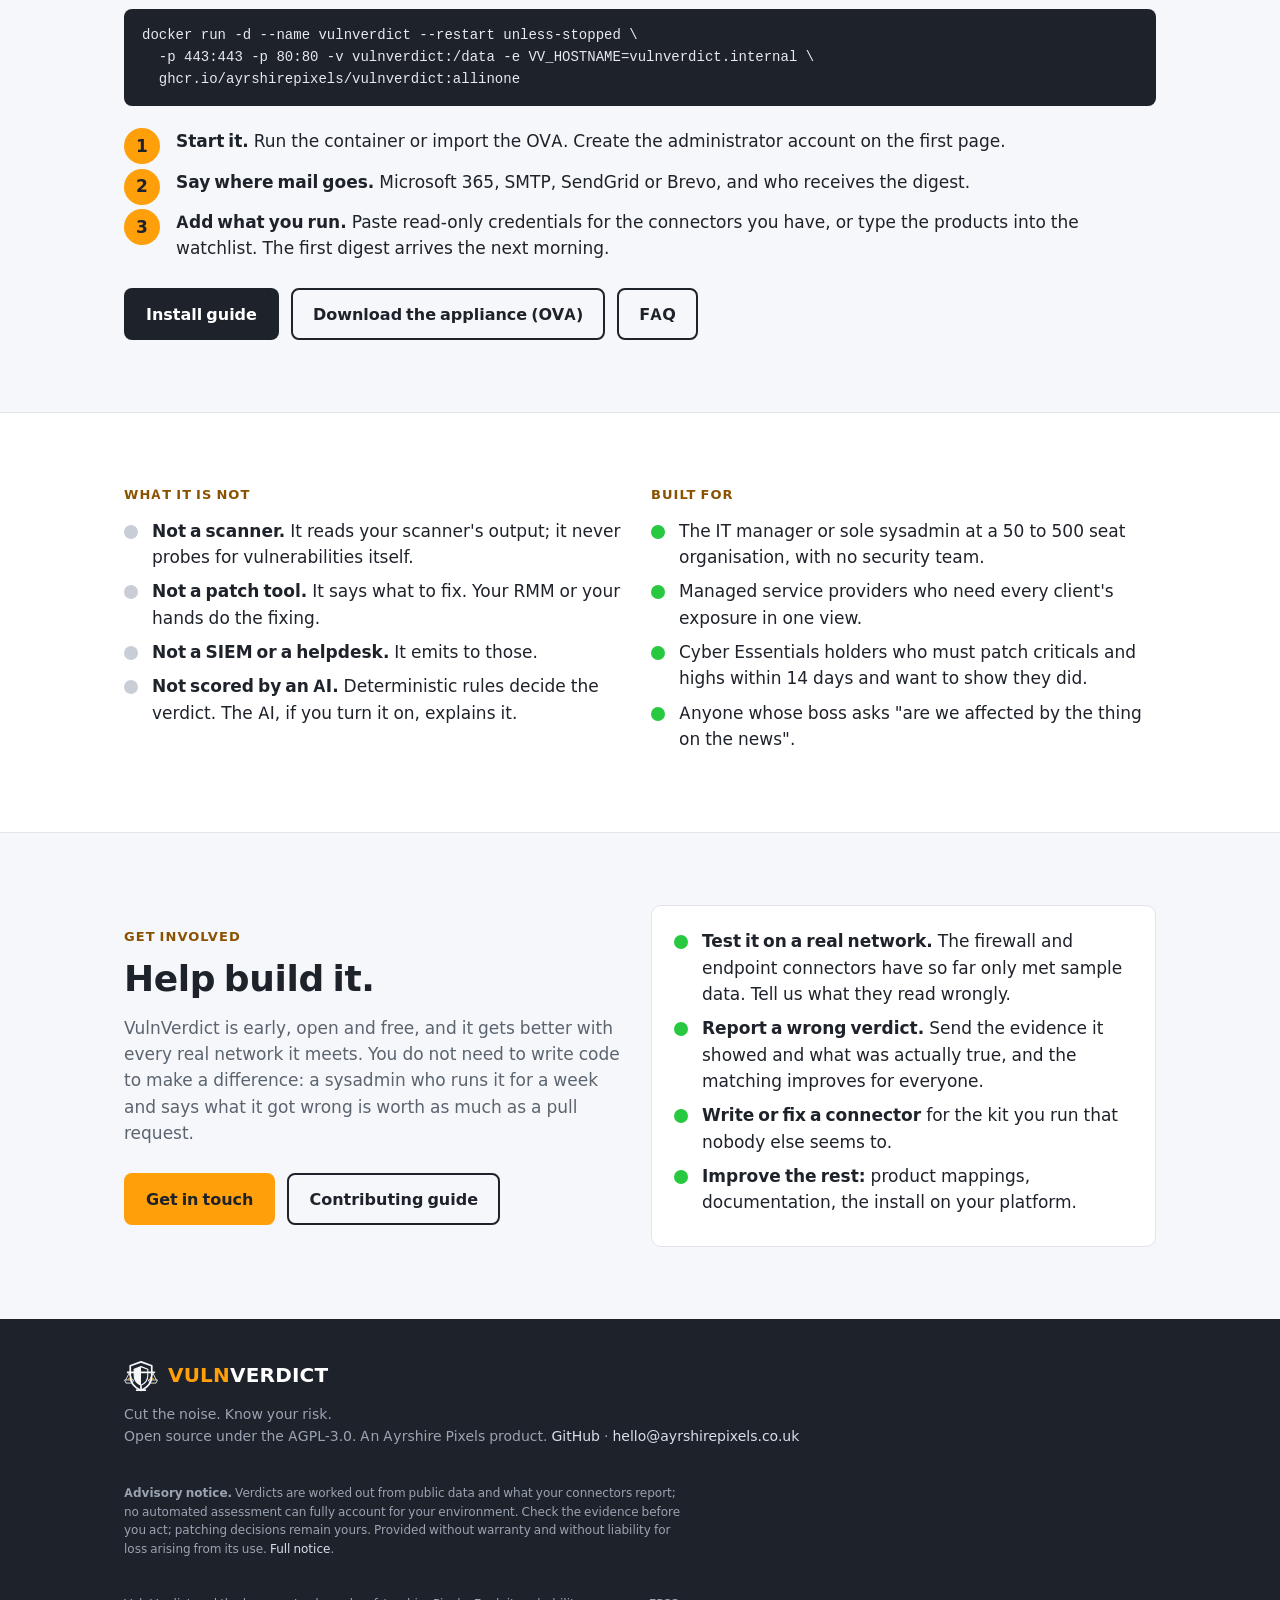
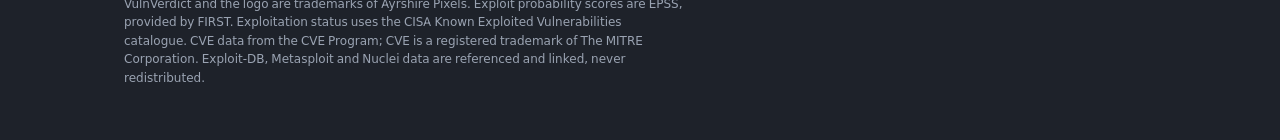
==== commit 9e7b018e: "Drop support plans: the pricing page becomes an FAQ VulnVerdict is offered free and without warranty" ====
--- a/site/index.html
+++ b/site/index.html
@@ -4,7 +4,7 @@
   <meta charset="utf-8">
   <meta name="viewport" content="width=device-width, initial-scale=1">
   <title>VulnVerdict: open-source vulnerability triage for teams of one</title>
-  <meta name="description" content="VulnVerdict is open source (AGPL-3.0) and free to run in a container or on a VM in your network, with BYOM (bring your own model) AI explanations. It tells the one-person IT team which vulnerabilities actually reach their estate, in plain words: fix today, fix this week, next patch cycle, or ignore. Paid support and a curated feed for those who want them.">
+  <meta name="description" content="VulnVerdict is open source (AGPL-3.0) and free to run in a container or on a VM in your network, with BYOM (bring your own model) AI explanations. It tells the one-person IT team which vulnerabilities actually reach their estate, in plain words: fix today, fix this week, next patch cycle, or ignore. Free, and open to anyone who wants to help.">
   <link rel="icon" type="image/svg+xml" href="assets/favicon.svg">
   <link rel="stylesheet" href="site.css">
 </head>
@@ -15,7 +15,7 @@
     <a class="brand" href="index.html"><img src="assets/logo.svg" alt=""><span class="word"><em>VULN</em>VERDICT</span></a>
     <nav class="nav">
       <a href="how-it-works.html">How it works</a>
-      <a href="pricing.html">Support plans</a>
+      <a href="faq.html">FAQ</a>
       <a href="#install">Install</a>
       <a href="#contribute">Get involved</a>
       <a class="cta" href="https://github.com/ayrshirepixels/VulnVerdict">Get it on GitHub</a>
@@ -90,11 +90,11 @@
       </div>
       <div class="card">
         <ul class="ticks" style="margin:0">
-          <li><strong>Free tier:</strong> the whole console, every connector, every public feed, community support on GitHub. No cap.</li>
-          <li><strong>Supported:</strong> the signed curated feed with pre-written plain-English explanations, a tested update channel, and email support with a response time.</li>
-          <li><strong>MSP:</strong> everything above per client, plus the portal that shows every client's exposure in one view.</li>
+          <li><strong>Free:</strong> the whole console, every connector, every public feed. No asset cap, no registration.</li>
+          <li><strong>Without warranty:</strong> verdicts are advice with their evidence attached, for a person to check.</li>
+          <li><strong>Open to help:</strong> testers on real networks, connector writers, and anyone who spots a wrong verdict.</li>
         </ul>
-        <div class="btns"><a class="btn btn-amber" href="pricing.html">Support plans</a></div>
+        <div class="btns"><a class="btn btn-amber" href="faq.html">Questions answered</a></div>
       </div>
     </div>
   </div>
@@ -146,7 +146,7 @@
       <li><strong>Say where mail goes.</strong> Microsoft 365, SMTP, SendGrid or Brevo, and who receives the digest.</li>
       <li><strong>Add what you run.</strong> Paste read-only credentials for the connectors you have, or type the products into the watchlist. The first digest arrives the next morning.</li>
     </ol>
-    <div class="btns"><a class="btn btn-dark" href="https://github.com/ayrshirepixels/VulnVerdict/blob/main/docs/install.md">Install guide</a><a class="btn btn-outline" href="https://github.com/ayrshirepixels/VulnVerdict/releases/latest">Download the appliance (OVA)</a><a class="btn btn-outline" href="pricing.html">Support plans</a></div>
+    <div class="btns"><a class="btn btn-dark" href="https://github.com/ayrshirepixels/VulnVerdict/blob/main/docs/install.md">Install guide</a><a class="btn btn-outline" href="https://github.com/ayrshirepixels/VulnVerdict/releases/latest">Download the appliance (OVA)</a><a class="btn btn-outline" href="faq.html">FAQ</a></div>
   </div>
 </section>
 
--- a/site/site.css
+++ b/site/site.css
@@ -127,10 +127,7 @@
 .logos { display: flex; flex-wrap: wrap; gap: 10px; }
 .logos span { border: 1px solid var(--line); background: #fff; border-radius: 999px; padding: 6px 14px; font-size: 14px; font-weight: 600; color: var(--slate); }
 
-/* pricing */
-.price { font-family: var(--head); font-weight: 700; font-size: 40px; }
-.price small { font-size: 15px; color: var(--muted); font-weight: 600; }
-.tier.featured { border: 2px solid var(--amber); box-shadow: 0 12px 40px rgba(255,159,10,.15); }
+/* comparison table */
 table.compare { width: 100%; border-collapse: collapse; background: #fff; border: 1px solid var(--line); border-radius: var(--radius); overflow: hidden; }
 table.compare th, table.compare td { padding: 12px 14px; text-align: left; border-top: 1px solid var(--line); }
 table.compare th { background: #f7f8fa; font-size: 13px; text-transform: uppercase; letter-spacing: .05em; color: var(--muted); border-top: 0; }
